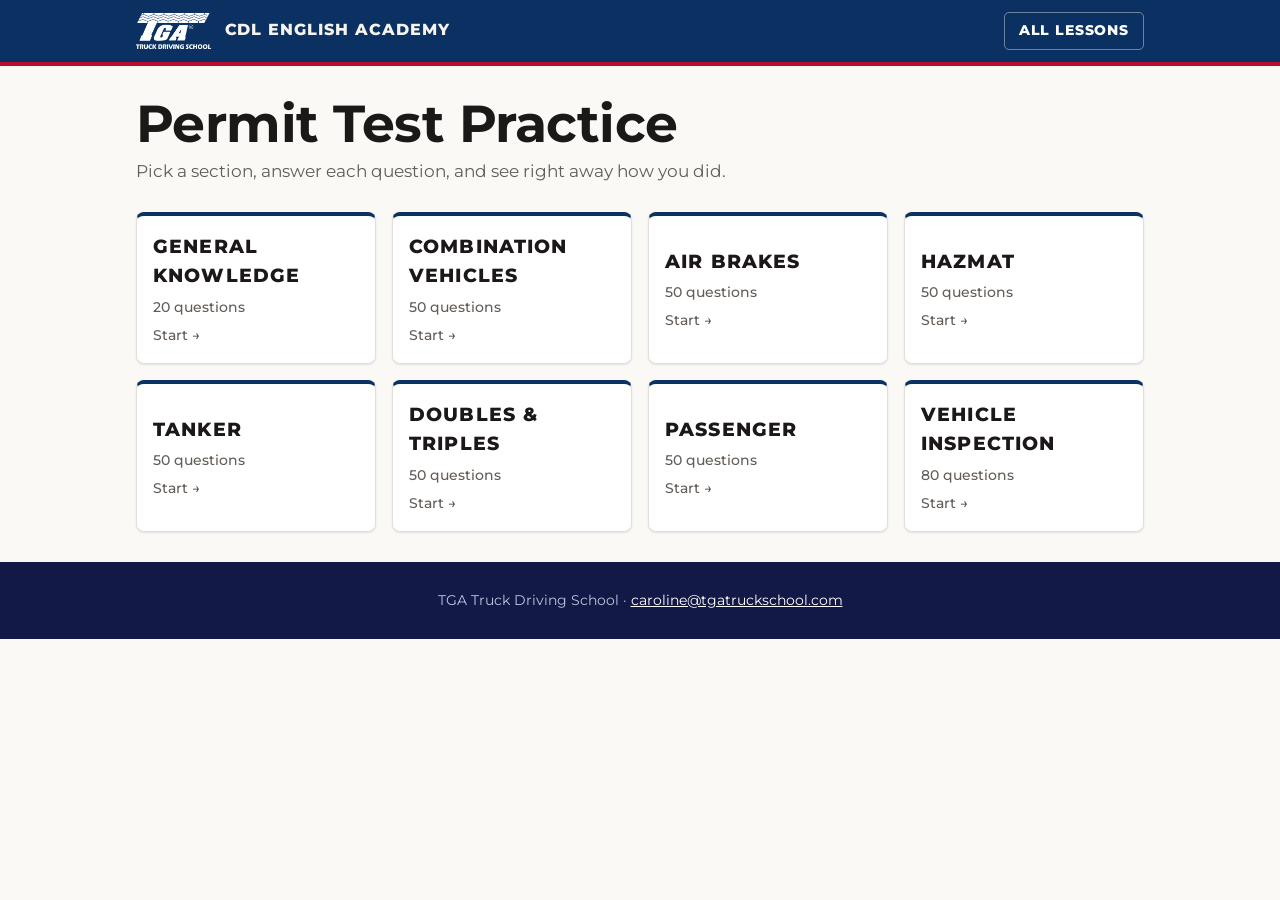
==== permit-test.html @ fe33fbd5 "Add files via upload" ====
<!doctype html>
<html lang="en">
<head>
<meta charset="utf-8">
<meta name="viewport" content="width=device-width, initial-scale=1">
<title>Permit Test Practice · CDL English Academy</title>
<style>
@import url('https://fonts.googleapis.com/css2?family=Montserrat:wght@400;500;600;700;800&display=swap');
:root {
  /* ---- BRAND ---------------------------------------------- */
  --tga-oxblood:    #131946; /* the wordmark ink — deepest maroon */
  --tga-maroon:     #0A3161; /* PRIMARY brand color */
  --tga-maroon-700: #14487F; /* lifted maroon — hovers, gradients */
  --tga-red:        #BA0C2F; /* hot action red — CTAs, highlights (from truck fleet numbers) */
  --tga-red-700:    #8F0A24; /* pressed red */
  --tga-amber:      #FFCB05; /* highway amber — used sparingly for accents/badges */
  --tga-navy:       #0A3161; /* patriotic / CNG diamond blue — secondary, rare */

  /* ---- NEUTRALS — "asphalt", warm-gray ------------------- */
  --tga-ink:        #1B1817; /* near-black warm — body text on light */
  --asphalt-900:    #262220;
  --asphalt-800:    #34302D;
  --asphalt-700:    #4A4541;
  --asphalt-600:    #635C57;
  --asphalt-500:    #837B74; /* muted text */
  --asphalt-400:    #A39B93;
  --asphalt-300:    #C9C2BB; /* borders, dividers */
  --asphalt-200:    #E4DFD9; /* hairlines, input borders */
  --asphalt-100:    #F0ECE7; /* subtle fills */
  --concrete:       #FAF9F5; /* default page background (off-white) */
  --white:          #FFFFFF;

  /* ---- SEMANTIC ------------------------------------------- */
  --fg-1: var(--tga-ink);        /* primary text */
  --fg-2: var(--asphalt-600);    /* secondary text */
  --fg-3: var(--asphalt-500);    /* tertiary / captions */
  --fg-on-dark:        #F7F3EE;  /* text on maroon/ink */
  --fg-on-dark-muted:  #B9C6DD;  /* muted text on maroon */

  --bg-1: var(--white);          /* cards / surfaces */
  --bg-2: var(--concrete);       /* page background */
  --bg-3: var(--asphalt-100);    /* sunken / inset */
  --bg-dark: var(--tga-oxblood); /* dark sections */

  --border-1: var(--asphalt-200);
  --border-2: var(--asphalt-300);
  --border-strong: var(--asphalt-700);

  --accent:       var(--tga-red);
  --accent-press: var(--tga-red-700);
  --link:         var(--tga-maroon);

  --success: #2E7D46;
  --warning: var(--tga-amber);
  --danger:  var(--tga-red);

  /* ---- TYPE FAMILIES ------------------------------------- */
  --font-display:   'Montserrat', Arial, sans-serif;        /* big punchy headlines */
  --font-condensed: 'Montserrat', Arial, sans-serif; /* kickers, labels, stats, signage */
  --font-body:      'Montserrat', system-ui, sans-serif;             /* body + UI */
  --font-mono:      'Montserrat', ui-monospace, monospace; /* plate numbers, codes */

  /* ---- TYPE SCALE (fluid-ish, fixed here) ---------------- */
  --fs-display:  clamp(48px, 7vw, 88px); /* @kind font */
  --fs-h1:       clamp(38px, 5vw, 60px); /* @kind font */
  --fs-h2:       clamp(30px, 3.4vw, 42px); /* @kind font */
  --fs-h3:       26px;
  --fs-h4:       21px;
  --fs-lg:       19px;
  --fs-body:     17px;
  --fs-sm:       15px;
  --fs-xs:       13px;
  --fs-kicker:   14px;

  /* ---- RADII --------------------------------------------- */
  --r-xs: 3px;
  --r-sm: 5px;
  --r-md: 8px;
  --r-lg: 12px;
  --r-pill: 999px;

  /* ---- SPACING (4pt base) -------------------------------- */
  --sp-1: 4px;  --sp-2: 8px;  --sp-3: 12px; --sp-4: 16px;
  --sp-5: 24px; --sp-6: 32px; --sp-7: 48px; --sp-8: 64px;
  --sp-9: 96px; --sp-10: 128px;

  /* ---- SHADOWS — low, grounded, asphalt-tinted ----------- */
  --shadow-sm: 0 1px 2px rgba(27,24,23,.10);
  --shadow-md: 0 4px 14px rgba(27,24,23,.10);
  --shadow-lg: 0 14px 36px rgba(27,24,23,.16);
  --shadow-inset: inset 0 1px 0 rgba(255,255,255,.4);

  /* ---- MOTION -------------------------------------------- */
  --ease: cubic-bezier(.2,.7,.2,1); /* @kind other */
  --dur: 170ms; /* @kind other */
}
*{box-sizing:border-box}
body{margin:0;background:var(--concrete);color:var(--tga-ink);font-family:var(--font-body);font-size:17px;line-height:1.55;-webkit-font-smoothing:antialiased}
a{color:var(--tga-maroon)}a:hover{color:var(--tga-red)}
.wrap{max-width:1040px;margin:0 auto;padding:0 16px}
header{background:var(--tga-maroon);color:var(--fg-on-dark);position:relative;margin-bottom:6px}
header::after{content:"";position:absolute;left:0;right:0;bottom:-6px;height:6px;background:url(assets/tread-motif.png) repeat-x center/auto 6px}
header .wrap{display:flex;align-items:center;justify-content:space-between;padding:12px 16px}
.logo{display:flex;align-items:center;gap:14px;text-decoration:none;color:var(--fg-on-dark);font-family:var(--font-condensed);font-weight:800;text-transform:uppercase;letter-spacing:.12em;font-size:16px}
.logo img{height:36px;display:block}
.btn{display:inline-block;background:var(--tga-red);color:#fff;font-family:var(--font-condensed);font-weight:800;text-transform:uppercase;letter-spacing:.1em;font-size:16px;border:1px solid transparent;border-radius:var(--r-sm);padding:12px 22px;text-decoration:none;cursor:pointer;transition:background var(--dur) var(--ease),transform var(--dur) var(--ease)}
.btn:hover{background:var(--tga-red-700);color:#fff}.btn:active{transform:translateY(1px)}
.btn.alt{background:#fff;color:var(--tga-maroon);border-color:var(--asphalt-300)}
.btn.alt:hover{border-color:var(--tga-maroon);background:#fff;color:var(--tga-maroon)}
header .btn.alt{background:transparent;color:#fff;border-color:rgba(255,255,255,.4)}
header .btn.alt:hover{background:rgba(255,255,255,.12);color:#fff;border-color:#fff}
.btn.sm{padding:7px 14px;font-size:14px}
h1,h2,h3,h4{font-family:var(--font-display);text-transform:uppercase;color:var(--tga-ink)}
h1{font-weight:900;letter-spacing:-.015em;line-height:1}
h2{font-weight:800;font-size:clamp(28px,3.4vw,38px);letter-spacing:-.01em;line-height:1.05;margin:0 0 8px}
h3{font-weight:800;font-size:22px;line-height:1.1;margin:0 0 6px}
.hero{padding:64px 0 48px;text-align:center;background:var(--white);border-bottom:1px solid var(--asphalt-200)}
.hero h1{font-size:clamp(34px,6vw,60px);margin:0 0 16px}
.hero h1 em{font-style:normal;color:var(--tga-red)}
.hero p{color:var(--asphalt-600);max-width:620px;margin:0 auto 28px;font-size:19px}
.hero .row{display:flex;gap:12px;justify-content:center;flex-wrap:wrap}
.sub{color:var(--asphalt-600);margin:0 0 28px}
section{padding:40px 0}
.grid{display:grid;grid-template-columns:repeat(auto-fill,minmax(290px,1fr));gap:16px}
.card{background:#fff;border:1px solid var(--asphalt-200);border-top:4px solid var(--tga-maroon);border-radius:var(--r-md);box-shadow:var(--shadow-sm);padding:20px;display:flex;flex-direction:column;transition:box-shadow var(--dur)}
.card:hover{box-shadow:var(--shadow-md)}
.card p{color:var(--asphalt-600);margin:0 0 16px;flex:1}
.tag,.kick{font-family:var(--font-condensed);font-weight:800;font-size:14px;letter-spacing:.16em;text-transform:uppercase;color:var(--tga-red);margin-bottom:6px}
.plan{border-top-color:var(--tga-red);background:#fff}
.plan ul{margin:0 0 16px;padding-left:18px;color:var(--asphalt-600)}
details{margin:0 0 16px}summary{cursor:pointer;color:var(--tga-maroon);font-weight:600}details ul{margin:10px 0 0;padding-left:18px;color:var(--asphalt-600)}
footer{background:var(--tga-oxblood);color:var(--fg-on-dark-muted);padding:28px 0;font-size:14px;text-align:center;margin-top:30px}
footer a{color:#fff}
/* pre-trip page */
.sub2{color:var(--asphalt-600)}
.lets{font-family:var(--font-display);font-weight:900;text-transform:uppercase;font-size:clamp(26px,5vw,40px);color:var(--tga-maroon);text-align:center;margin:48px 0 0;letter-spacing:-.01em}
#groups{margin-top:40px}
.sq{background:#fff;border:1px solid var(--asphalt-200);border-top:4px solid var(--tga-maroon);border-radius:var(--r-md);box-shadow:var(--shadow-sm);padding:16px;display:flex;flex-direction:column;gap:6px;min-height:140px;justify-content:center;align-items:center;text-align:center}
.sq h4{margin:0;font-family:var(--font-condensed);font-weight:800;font-size:22px;letter-spacing:.04em}
#groups .grid{grid-template-columns:repeat(3,1fr)}
@media(max-width:820px){#groups .grid{grid-template-columns:repeat(2,1fr)}}
@media(max-width:520px){#groups .grid{grid-template-columns:1fr}}
#groups a.sq{text-decoration:none;color:#fff;background:var(--tga-maroon);border-color:var(--tga-maroon);border-top-color:var(--tga-red);transition:background var(--dur),transform var(--dur)}
#groups a.sq h4{color:#fff}
#groups a.sq:hover{background:var(--tga-maroon-700);transform:translateY(-2px)}
#groups a.sq small{font-family:var(--font-condensed);font-weight:700;letter-spacing:.1em;text-transform:uppercase;color:var(--fg-on-dark-muted);font-size:14px}
.quiz{background:#fff;border:1px solid var(--asphalt-200);border-top:4px solid var(--tga-maroon);border-radius:var(--r-md);box-shadow:var(--shadow-sm);padding:24px;margin:24px 0}
.prog{font-family:var(--font-condensed);font-weight:700;letter-spacing:.14em;text-transform:uppercase;color:var(--asphalt-500);font-size:14px;margin-bottom:8px}
.q{font-family:var(--font-display);font-weight:800;font-size:28px;text-transform:uppercase;margin:0 0 16px}
.opts{display:grid;gap:10px}
.opt{text-align:left;background:#fff;color:var(--tga-ink);border:1px solid var(--asphalt-300);border-radius:var(--r-sm);padding:12px 14px;font-family:var(--font-body);font-size:17px;cursor:pointer;transition:border-color var(--dur),background var(--dur)}
.opt:hover{border-color:var(--tga-maroon);background:var(--asphalt-100)}
.opt.ok{border-color:var(--success);background:#E5F1E8}
.opt.bad{border-color:var(--tga-red);background:#E5EBFA}
.result h3{font-size:34px}
.miss{color:var(--asphalt-600);margin:8px 0 16px;padding-left:18px}

/* match truckdriversed.com */
h1,h2,h3{text-transform:none!important;letter-spacing:-.01em!important}
h1{font-weight:700!important}h2,h3{font-weight:700!important}
.lets,.q{text-transform:none!important;font-weight:700!important}
header::after{background:var(--tga-red)!important;height:4px!important;bottom:-4px!important}
.btn,.sq h4,.logo,.tag,.kick{letter-spacing:.06em!important}

.bar{height:6px;background:var(--asphalt-200);border-radius:3px;overflow:hidden;margin:0 0 20px}.bar i{display:block;height:100%;width:0;background:var(--tga-red);transition:width .3s}
.fb{margin:16px 0 0;padding:12px 14px;border-radius:var(--r-sm);font-weight:600}
.fb.ok{background:#E5F1E8;color:#1F5A32}.fb.bad{background:#FBE9EC;color:#8F0A24}
.row{display:flex;gap:10px;flex-wrap:wrap;margin-top:16px;align-items:center}
.score{font-size:48px;font-weight:800;color:var(--tga-maroon);margin:0}
.pill{display:inline-block;font-weight:700;font-size:14px;letter-spacing:.06em;text-transform:uppercase;padding:4px 12px;border-radius:999px}
.pill.pass{background:#E5F1E8;color:#1F5A32}.pill.keep{background:#FBE9EC;color:#8F0A24}
.sec{cursor:pointer;text-align:left;font:inherit;align-items:flex-start;text-align:left}
.sec:hover{box-shadow:var(--shadow-md)}.sec small{color:var(--asphalt-600);font-weight:500}
.review{padding:0;list-style:none}.review li{padding:12px 0;border-top:1px solid var(--asphalt-200)}.review b{display:block}.review .a{color:#1F5A32}.review .w{color:#8F0A24}
#sections{grid-template-columns:repeat(4,1fr)}
@media(max-width:900px){#sections{grid-template-columns:repeat(2,1fr)}}
@media(max-width:520px){#sections{grid-template-columns:1fr}}
#sections .sq h4{font-size:19px}
</style>
</head>
<body>
<header><div class="wrap">
  <a class="logo" href="./"><img src="assets/tga-logo-white.png" alt="TGA Truck Driving School"><span>CDL English Academy</span></a>
  <a class="btn alt sm" href="./#lessons">All lessons</a>
</div></header>
<main class="wrap">
  <h1 style="font-size:clamp(34px,5vw,52px);margin:36px 0 0">Permit Test Practice</h1>
  <p class="sub" style="margin-top:8px">Pick a section, answer each question, and see right away how you did.</p>
  <div id="home">
    <div class="grid" id="sections"></div>
  </div>
  <div class="quiz" id="game" style="display:none"></div>
</main>
<footer><div class="wrap">TGA Truck Driving School &middot; <a href="mailto:caroline@tgatruckschool.com">caroline@tgatruckschool.com</a></div></footer>
<script>
var QUESTIONS = [
 {
  "category": "General Knowledge",
  "question": "What is the primary purpose of a pre-trip inspection?",
  "choices": [
   "Save fuel",
   "Find safety defects",
   "Improve comfort",
   "Check paperwork"
  ],
  "answer": "Find safety defects"
 },
 {
  "category": "General Knowledge",
  "question": "Why should drivers check mirrors frequently?",
  "choices": [
   "To improve fuel economy",
   "To monitor traffic conditions",
   "To cool the vehicle",
   "To reduce engine wear"
  ],
  "answer": "To monitor traffic conditions"
 },
 {
  "category": "General Knowledge",
  "question": "What is the safest action when feeling drowsy while driving?",
  "choices": [
   "Open a window",
   "Drink soda",
   "Stop and rest",
   "Increase speed"
  ],
  "answer": "Stop and rest"
 },
 {
  "category": "General Knowledge",
  "question": "Which factor increases stopping distance?",
  "choices": [
   "Reduced weight",
   "Dry pavement",
   "Higher speed",
   "Fresh tires"
  ],
  "answer": "Higher speed"
 },
 {
  "category": "General Knowledge",
  "question": "What should you do before changing lanes?",
  "choices": [
   "Accelerate immediately",
   "Check mirrors and blind spots",
   "Sound the horn continuously",
   "Turn off headlights"
  ],
  "answer": "Check mirrors and blind spots"
 },
 {
  "category": "General Knowledge",
  "question": "What is the purpose of vehicle inspection reports?",
  "choices": [
   "Track attendance",
   "Document vehicle defects",
   "Record routes",
   "Calculate pay"
  ],
  "answer": "Document vehicle defects"
 },
 {
  "category": "General Knowledge",
  "question": "When driving in rain, traction is generally:",
  "choices": [
   "Improved",
   "Reduced",
   "Unaffected",
   "Doubled"
  ],
  "answer": "Reduced"
 },
 {
  "category": "General Knowledge",
  "question": "Why is maintaining following distance important?",
  "choices": [
   "Allows faster travel",
   "Provides reaction time",
   "Reduces paperwork",
   "Improves radio signal"
  ],
  "answer": "Provides reaction time"
 },
 {
  "category": "General Knowledge",
  "question": "Which condition can lead to skids?",
  "choices": [
   "Smooth acceleration",
   "Excessive speed",
   "Good traction",
   "Light loads"
  ],
  "answer": "Excessive speed"
 },
 {
  "category": "General Knowledge",
  "question": "What is a blind spot?",
  "choices": [
   "A damaged mirror",
   "Area not visible in mirrors",
   "A dark road",
   "A traffic zone"
  ],
  "answer": "Area not visible in mirrors"
 },
 {
  "category": "General Knowledge",
  "question": "What should a driver do when visibility becomes poor?",
  "choices": [
   "Increase speed",
   "Use caution and reduce speed",
   "Close mirrors",
   "Ignore conditions"
  ],
  "answer": "Use caution and reduce speed"
 },
 {
  "category": "General Knowledge",
  "question": "Road conditions are most likely to be slippery:",
  "choices": [
   "After several hours of rain",
   "During sunny weather",
   "Early in a light rain",
   "After sweeping"
  ],
  "answer": "Early in a light rain"
 },
 {
  "category": "General Knowledge",
  "question": "What can cause hydroplaning?",
  "choices": [
   "Deep water on roadway",
   "Low radio volume",
   "Cold weather only",
   "Heavy cargo only"
  ],
  "answer": "Deep water on roadway"
 },
 {
  "category": "General Knowledge",
  "question": "A driver should signal before turning to:",
  "choices": [
   "Warn other road users",
   "Reduce fuel use",
   "Test lighting",
   "Check brakes"
  ],
  "answer": "Warn other road users"
 },
 {
  "category": "General Knowledge",
  "question": "The best way to handle a tire blowout is to:",
  "choices": [
   "Brake hard",
   "Maintain control and slow gradually",
   "Turn sharply",
   "Accelerate aggressively"
  ],
  "answer": "Maintain control and slow gradually"
 },
 {
  "category": "General Knowledge",
  "question": "What is the purpose of hazard awareness?",
  "choices": [
   "Avoid planning",
   "Identify risks early",
   "Reduce inspections",
   "Increase speed"
  ],
  "answer": "Identify risks early"
 },
 {
  "category": "General Knowledge",
  "question": "Why should cargo be secured?",
  "choices": [
   "For appearance",
   "To prevent shifting",
   "For paperwork",
   "To improve radio reception"
  ],
  "answer": "To prevent shifting"
 },
 {
  "category": "General Knowledge",
  "question": "When approaching a work zone, drivers should:",
  "choices": [
   "Speed up",
   "Follow signs and reduce speed",
   "Ignore cones",
   "Use opposite lane"
  ],
  "answer": "Follow signs and reduce speed"
 },
 {
  "category": "General Knowledge",
  "question": "Fatigue affects driving by:",
  "choices": [
   "Improving concentration",
   "Reducing alertness",
   "Reducing stopping distance",
   "Improving reaction time"
  ],
  "answer": "Reducing alertness"
 },
 {
  "category": "General Knowledge",
  "question": "What is the purpose of lane positioning?",
  "choices": [
   "Reduce mirror checks",
   "Maintain safety and visibility",
   "Increase cargo weight",
   "Shorten vehicle length"
  ],
  "answer": "Maintain safety and visibility"
 },
 {
  "category": "Combination Vehicles",
  "question": "What is the primary purpose of a fifth wheel?",
  "choices": [
   "Support engine weight",
   "Connect tractor and trailer",
   "Control braking pressure",
   "Provide suspension"
  ],
  "answer": "Connect tractor and trailer"
 },
 {
  "category": "Combination Vehicles",
  "question": "Before coupling, the trailer should be:",
  "choices": [
   "Higher than the fifth wheel",
   "At the proper height",
   "Fully loaded",
   "Moving slowly"
  ],
  "answer": "At the proper height"
 },
 {
  "category": "Combination Vehicles",
  "question": "A trailer that is too high during coupling may:",
  "choices": [
   "Improve traction",
   "Cause improper coupling",
   "Reduce offtracking",
   "Increase fuel efficiency"
  ],
  "answer": "Cause improper coupling"
 },
 {
  "category": "Combination Vehicles",
  "question": "What locks around the trailer kingpin?",
  "choices": [
   "Air compressor",
   "Fifth-wheel jaws",
   "Slack adjuster",
   "Brake chamber"
  ],
  "answer": "Fifth-wheel jaws"
 },
 {
  "category": "Combination Vehicles",
  "question": "After coupling, a visual inspection should confirm:",
  "choices": [
   "The trailer lights are off",
   "The jaws are locked around the kingpin",
   "The wheels are spinning",
   "The cargo doors are open"
  ],
  "answer": "The jaws are locked around the kingpin"
 },
 {
  "category": "Combination Vehicles",
  "question": "What is a tug test used for?",
  "choices": [
   "Testing suspension",
   "Checking trailer brakes",
   "Verifying coupling security",
   "Checking fuel level"
  ],
  "answer": "Verifying coupling security"
 },
 {
  "category": "Combination Vehicles",
  "question": "Before connecting air lines, drivers should inspect for:",
  "choices": [
   "Leaks and damage",
   "Cargo weight",
   "Engine temperature",
   "Mirror adjustment"
  ],
  "answer": "Leaks and damage"
 },
 {
  "category": "Combination Vehicles",
  "question": "Glad hands are used to:",
  "choices": [
   "Connect air lines",
   "Attach mirrors",
   "Secure cargo",
   "Adjust suspension"
  ],
  "answer": "Connect air lines"
 },
 {
  "category": "Combination Vehicles",
  "question": "What can happen if air lines are crossed?",
  "choices": [
   "Improved braking",
   "Brake malfunction",
   "Better fuel economy",
   "Reduced tire wear"
  ],
  "answer": "Brake malfunction"
 },
 {
  "category": "Combination Vehicles",
  "question": "Trailer hand valves should not be used for:",
  "choices": [
   "Testing brakes",
   "Parking",
   "Routine driving control",
   "Checking response"
  ],
  "answer": "Routine driving control"
 },
 {
  "category": "Combination Vehicles",
  "question": "Combination vehicles generally require:",
  "choices": [
   "Less stopping distance",
   "More stopping distance",
   "No braking adjustments",
   "Smaller mirrors"
  ],
  "answer": "More stopping distance"
 },
 {
  "category": "Combination Vehicles",
  "question": "Offtracking occurs when:",
  "choices": [
   "The engine misfires",
   "Trailer wheels follow a different path than tractor wheels",
   "Fuel pressure drops",
   "The trailer is empty"
  ],
  "answer": "Trailer wheels follow a different path than tractor wheels"
 },
 {
  "category": "Combination Vehicles",
  "question": "Offtracking is most noticeable during:",
  "choices": [
   "Straight driving",
   "Turning",
   "Parking only",
   "Refueling"
  ],
  "answer": "Turning"
 },
 {
  "category": "Combination Vehicles",
  "question": "Combination vehicles are more likely to roll over because they:",
  "choices": [
   "Are lighter",
   "Have a higher center of gravity",
   "Use smaller tires",
   "Have shorter wheelbases"
  ],
  "answer": "Have a higher center of gravity"
 },
 {
  "category": "Combination Vehicles",
  "question": "To reduce rollover risk, drivers should:",
  "choices": [
   "Take curves slowly",
   "Accelerate through curves",
   "Turn sharply",
   "Ignore load placement"
  ],
  "answer": "Take curves slowly"
 },
 {
  "category": "Combination Vehicles",
  "question": "What is trailer swing?",
  "choices": [
   "Movement of cargo",
   "Outward movement of the trailer during turns",
   "Engine vibration",
   "Brake fade"
  ],
  "answer": "Outward movement of the trailer during turns"
 },
 {
  "category": "Combination Vehicles",
  "question": "When backing a combination vehicle, drivers should:",
  "choices": [
   "Use small steering corrections",
   "Turn steering wheel rapidly",
   "Avoid mirrors",
   "Increase speed"
  ],
  "answer": "Use small steering corrections"
 },
 {
  "category": "Combination Vehicles",
  "question": "A jackknife occurs when:",
  "choices": [
   "The trailer disconnects",
   "The tractor and trailer fold toward each other",
   "The cargo shifts",
   "The suspension fails"
  ],
  "answer": "The tractor and trailer fold toward each other"
 },
 {
  "category": "Combination Vehicles",
  "question": "Which condition increases jackknife risk?",
  "choices": [
   "Excessive braking",
   "Proper spacing",
   "Moderate speed",
   "Dry pavement"
  ],
  "answer": "Excessive braking"
 },
 {
  "category": "Combination Vehicles",
  "question": "During coupling, landing gear should be:",
  "choices": [
   "Damaged",
   "Inspected for condition",
   "Removed",
   "Lubricated daily"
  ],
  "answer": "Inspected for condition"
 },
 {
  "category": "Combination Vehicles",
  "question": "Before moving a newly connected trailer, drivers should:",
  "choices": [
   "Complete a brake check",
   "Disconnect airlines",
   "Retract mirrors",
   "Unload cargo"
  ],
  "answer": "Complete a brake check"
 },
 {
  "category": "Combination Vehicles",
  "question": "The emergency air line is commonly associated with:",
  "choices": [
   "Supplying trailer air pressure",
   "Engine cooling",
   "Cargo temperature",
   "ABS sensors only"
  ],
  "answer": "Supplying trailer air pressure"
 },
 {
  "category": "Combination Vehicles",
  "question": "What should be checked on the kingpin?",
  "choices": [
   "Cracks and wear",
   "Paint color",
   "Tire pressure",
   "Fuel level"
  ],
  "answer": "Cracks and wear"
 },
 {
  "category": "Combination Vehicles",
  "question": "A damaged kingpin can:",
  "choices": [
   "Improve handling",
   "Create coupling hazards",
   "Increase traction",
   "Reduce offtracking"
  ],
  "answer": "Create coupling hazards"
 },
 {
  "category": "Combination Vehicles",
  "question": "The trailer service line is primarily used for:",
  "choices": [
   "Applying trailer brakes",
   "Fuel delivery",
   "Cooling systems",
   "Lighting circuits"
  ],
  "answer": "Applying trailer brakes"
 },
 {
  "category": "Combination Vehicles",
  "question": "When inspecting the fifth wheel, drivers should look for:",
  "choices": [
   "Cracks and damage",
   "Engine leaks",
   "Seat belt wear",
   "Low coolant"
  ],
  "answer": "Cracks and damage"
 },
 {
  "category": "Combination Vehicles",
  "question": "What helps prevent improper coupling?",
  "choices": [
   "Visual inspection",
   "Driving immediately",
   "Skipping brake checks",
   "Higher speed"
  ],
  "answer": "Visual inspection"
 },
 {
  "category": "Combination Vehicles",
  "question": "Combination vehicles require extra caution because:",
  "choices": [
   "They turn like passenger cars",
   "They handle differently than single vehicles",
   "They use bicycle brakes",
   "They can't back up"
  ],
  "answer": "They handle differently than single vehicles"
 },
 {
  "category": "Combination Vehicles",
  "question": "What may happen if cargo shifts inside a trailer?",
  "choices": [
   "Improved balance",
   "Loss of stability",
   "Better braking",
   "Increased mileage"
  ],
  "answer": "Loss of stability"
 },
 {
  "category": "Combination Vehicles",
  "question": "When uncoupling, trailer wheels should be:",
  "choices": [
   "Blocked if necessary",
   "Removed",
   "Lubricated",
   "Turned sideways"
  ],
  "answer": "Blocked if necessary"
 },
 {
  "category": "Combination Vehicles",
  "question": "What is the purpose of landing gear?",
  "choices": [
   "Support the trailer when disconnected",
   "Cool the brakes",
   "Hold fuel tanks",
   "Control steering"
  ],
  "answer": "Support the trailer when disconnected"
 },
 {
  "category": "Combination Vehicles",
  "question": "Drivers should avoid sudden steering because it may:",
  "choices": [
   "Reduce visibility",
   "Cause rollover",
   "Increase cooling",
   "Improve tracking"
  ],
  "answer": "Cause rollover"
 },
 {
  "category": "Combination Vehicles",
  "question": "The heavier the combination vehicle, the more important it is to:",
  "choices": [
   "Maintain space ahead",
   "Drive faster",
   "Reduce inspections",
   "Ignore grades"
  ],
  "answer": "Maintain space ahead"
 },
 {
  "category": "Combination Vehicles",
  "question": "Before uncoupling, trailer air pressure should be:",
  "choices": [
   "Properly secured",
   "Released from tires",
   "Ignored",
   "Increased"
  ],
  "answer": "Properly secured"
 },
 {
  "category": "Combination Vehicles",
  "question": "What should be checked after releasing fifth-wheel locking jaws?",
  "choices": [
   "Trailer support",
   "Fuel level",
   "Horn operation",
   "Seat position"
  ],
  "answer": "Trailer support"
 },
 {
  "category": "Combination Vehicles",
  "question": "Combination vehicles need wider turns because of:",
  "choices": [
   "Offtracking",
   "Engine size",
   "Wheel color",
   "Fuel capacity"
  ],
  "answer": "Offtracking"
 },
 {
  "category": "Combination Vehicles",
  "question": "Trailer air connections should be:",
  "choices": [
   "Secure",
   "Loose",
   "Optional",
   "Disconnected"
  ],
  "answer": "Secure"
 },
 {
  "category": "Combination Vehicles",
  "question": "What is the safest way to approach coupling?",
  "choices": [
   "Straight alignment",
   "Sharp angles",
   "High speed",
   "Reverse acceleration"
  ],
  "answer": "Straight alignment"
 },
 {
  "category": "Combination Vehicles",
  "question": "The purpose of a trailer brake check is to:",
  "choices": [
   "Verify brake operation",
   "Measure fuel use",
   "Adjust mirrors",
   "Inspect cargo"
  ],
  "answer": "Verify brake operation"
 },
 {
  "category": "Combination Vehicles",
  "question": "Why should drivers avoid excessive speed on curves?",
  "choices": [
   "Risk of rollover",
   "Lower fuel economy only",
   "Bright headlights",
   "ABS activation"
  ],
  "answer": "Risk of rollover"
 },
 {
  "category": "Combination Vehicles",
  "question": "What is one sign of improper trailer coupling?",
  "choices": [
   "Gap between fifth wheel and trailer apron",
   "Clean mirrors",
   "Inflated tires",
   "Level cargo"
  ],
  "answer": "Gap between fifth wheel and trailer apron"
 },
 {
  "category": "Combination Vehicles",
  "question": "Combination vehicles require planning because they:",
  "choices": [
   "Need more maneuvering space",
   "Use less road",
   "Stop instantly",
   "Turn tighter"
  ],
  "answer": "Need more maneuvering space"
 },
 {
  "category": "Combination Vehicles",
  "question": "What should be done before retracting landing gear?",
  "choices": [
   "Ensure trailer is properly coupled",
   "Disconnect airlines",
   "Remove kingpin",
   "Unload cargo"
  ],
  "answer": "Ensure trailer is properly coupled"
 },
 {
  "category": "Combination Vehicles",
  "question": "Which component joins the trailer to the fifth wheel?",
  "choices": [
   "Kingpin",
   "Slack adjuster",
   "Air compressor",
   "Drive shaft"
  ],
  "answer": "Kingpin"
 },
 {
  "category": "Combination Vehicles",
  "question": "Empty trailers may be more difficult to handle because they:",
  "choices": [
   "Can bounce more easily",
   "Are too long",
   "Have larger engines",
   "Use more brakes"
  ],
  "answer": "Can bounce more easily"
 },
 {
  "category": "Combination Vehicles",
  "question": "During backing, the driver's primary reference should be:",
  "choices": [
   "Mirrors",
   "Radio",
   "Dashboard lights",
   "GPS only"
  ],
  "answer": "Mirrors"
 },
 {
  "category": "Combination Vehicles",
  "question": "What should a driver do if uncertain about trailer clearance?",
  "choices": [
   "Get out and look",
   "Accelerate",
   "Continue blindly",
   "Sound horn repeatedly"
  ],
  "answer": "Get out and look"
 },
 {
  "category": "Combination Vehicles",
  "question": "Proper coupling inspections help prevent:",
  "choices": [
   "Trailer separation",
   "Fuel theft",
   "Weather delays",
   "Engine overheating"
  ],
  "answer": "Trailer separation"
 },
 {
  "category": "Combination Vehicles",
  "question": "The best way to control a combination vehicle on downgrades is to:",
  "choices": [
   "Use proper speed and gear selection",
   "Coast in neutral",
   "Turn off engine",
   "Brake continuously"
  ],
  "answer": "Use proper speed and gear selection"
 },
 {
  "category": "Combination Vehicles",
  "question": "What is the main goal of combination vehicle inspections?",
  "choices": [
   "Ensure safe operation",
   "Increase cargo volume",
   "Reduce paperwork",
   "Improve paint condition"
  ],
  "answer": "Ensure safe operation"
 },
 {
  "category": "Air Brakes",
  "question": "What provides the force used in an air brake system?",
  "choices": [
   "Hydraulic fluid",
   "Compressed air",
   "Engine oil",
   "Coolant"
  ],
  "answer": "Compressed air"
 },
 {
  "category": "Air Brakes",
  "question": "What is the primary function of the air compressor?",
  "choices": [
   "Cool the brakes",
   "Compress air for the brake system",
   "Lubricate components",
   "Charge the battery"
  ],
  "answer": "Compress air for the brake system"
 },
 {
  "category": "Air Brakes",
  "question": "Where is compressed air typically stored?",
  "choices": [
   "Fuel tanks",
   "Air tanks",
   "Engine block",
   "Radiator"
  ],
  "answer": "Air tanks"
 },
 {
  "category": "Air Brakes",
  "question": "What is the purpose of an air governor?",
  "choices": [
   "Control engine speed",
   "Control air compressor cut-in and cut-out pressure",
   "Adjust mirrors",
   "Regulate fuel pressure"
  ],
  "answer": "Control air compressor cut-in and cut-out pressure"
 },
 {
  "category": "Air Brakes",
  "question": "What can water in the air brake system cause?",
  "choices": [
   "Brake damage and freezing",
   "Better braking",
   "More horsepower",
   "Improved fuel economy"
  ],
  "answer": "Brake damage and freezing"
 },
 {
  "category": "Air Brakes",
  "question": "Why are air tank drains important?",
  "choices": [
   "Increase fuel efficiency",
   "Remove moisture and contaminants",
   "Improve tire pressure",
   "Control suspension"
  ],
  "answer": "Remove moisture and contaminants"
 },
 {
  "category": "Air Brakes",
  "question": "What happens when the brake pedal is pressed?",
  "choices": [
   "Air pressure applies the brakes",
   "Fuel is injected",
   "The compressor stops",
   "The tires lock automatically"
  ],
  "answer": "Air pressure applies the brakes"
 },
 {
  "category": "Air Brakes",
  "question": "The foundation brakes are located:",
  "choices": [
   "At the wheels",
   "In the engine",
   "On top of the trailer",
   "Inside the fuel tank"
  ],
  "answer": "At the wheels"
 },
 {
  "category": "Air Brakes",
  "question": "What component pushes the brake linkage?",
  "choices": [
   "Governor",
   "Brake chamber",
   "Alternator",
   "Radiator"
  ],
  "answer": "Brake chamber"
 },
 {
  "category": "Air Brakes",
  "question": "Slack adjusters help:",
  "choices": [
   "Maintain proper brake adjustment",
   "Control fuel flow",
   "Adjust mirrors",
   "Inflate tires"
  ],
  "answer": "Maintain proper brake adjustment"
 },
 {
  "category": "Air Brakes",
  "question": "What may indicate an air leak?",
  "choices": [
   "Hissing sound",
   "Clear mirrors",
   "Good braking",
   "Warm engine"
  ],
  "answer": "Hissing sound"
 },
 {
  "category": "Air Brakes",
  "question": "What warning should activate when air pressure becomes dangerously low?",
  "choices": [
   "Low air warning device",
   "Turn signal",
   "Cruise control",
   "ABS lamp only"
  ],
  "answer": "Low air warning device"
 },
 {
  "category": "Air Brakes",
  "question": "Spring brakes are primarily used for:",
  "choices": [
   "Parking and emergencies",
   "Cooling",
   "Steering",
   "Suspension"
  ],
  "answer": "Parking and emergencies"
 },
 {
  "category": "Air Brakes",
  "question": "What causes spring brakes to release?",
  "choices": [
   "Air pressure",
   "Gravity",
   "Fuel pressure",
   "Engine speed"
  ],
  "answer": "Air pressure"
 },
 {
  "category": "Air Brakes",
  "question": "A major air leak can cause:",
  "choices": [
   "Automatic spring brake application",
   "Improved braking",
   "Better traction",
   "Engine shutdown"
  ],
  "answer": "Automatic spring brake application"
 },
 {
  "category": "Air Brakes",
  "question": "The purpose of the low-air warning system is to:",
  "choices": [
   "Alert the driver to unsafe pressure levels",
   "Improve mileage",
   "Reduce emissions",
   "Monitor cargo"
  ],
  "answer": "Alert the driver to unsafe pressure levels"
 },
 {
  "category": "Air Brakes",
  "question": "ABS stands for:",
  "choices": [
   "Automatic Brake System",
   "Anti-lock Braking System",
   "Air Brake Support",
   "Automatic Balance System"
  ],
  "answer": "Anti-lock Braking System"
 },
 {
  "category": "Air Brakes",
  "question": "The purpose of ABS is to:",
  "choices": [
   "Prevent wheel lock during hard braking",
   "Increase speed",
   "Reduce vehicle weight",
   "Control steering wheel movement"
  ],
  "answer": "Prevent wheel lock during hard braking"
 },
 {
  "category": "Air Brakes",
  "question": "During an inspection, brake hoses should be checked for:",
  "choices": [
   "Cracks and leaks",
   "Paint damage only",
   "Fuel contamination",
   "Cargo weight"
  ],
  "answer": "Cracks and leaks"
 },
 {
  "category": "Air Brakes",
  "question": "Brake drums should be inspected for:",
  "choices": [
   "Cracks and excessive wear",
   "Fuel level",
   "Electrical output",
   "Mirror alignment"
  ],
  "answer": "Cracks and excessive wear"
 },
 {
  "category": "Air Brakes",
  "question": "Excessive brake heat can lead to:",
  "choices": [
   "Brake fade",
   "Improved braking",
   "Less stopping distance",
   "More horsepower"
  ],
  "answer": "Brake fade"
 },
 {
  "category": "Air Brakes",
  "question": "Brake fade occurs when:",
  "choices": [
   "Brakes become less effective",
   "Brakes become stronger",
   "Engine stalls",
   "Tires cool down"
  ],
  "answer": "Brakes become less effective"
 },
 {
  "category": "Air Brakes",
  "question": "The best way to prevent brake fade on downgrades is to:",
  "choices": [
   "Use proper speed and gear selection",
   "Ride the brakes continuously",
   "Shift into neutral",
   "Accelerate downhill"
  ],
  "answer": "Use proper speed and gear selection"
 },
 {
  "category": "Air Brakes",
  "question": "What should be tested before driving?",
  "choices": [
   "Brake system operation",
   "Radio volume",
   "Cargo temperature",
   "Phone signal"
  ],
  "answer": "Brake system operation"
 },
 {
  "category": "Air Brakes",
  "question": "Air pressure build-up should be:",
  "choices": [
   "Monitored during inspection",
   "Ignored",
   "Disabled",
   "Reset frequently"
  ],
  "answer": "Monitored during inspection"
 },
 {
  "category": "Air Brakes",
  "question": "What is a common function of the air gauge?",
  "choices": [
   "Show system pressure",
   "Measure fuel level",
   "Measure temperature",
   "Track mileage"
  ],
  "answer": "Show system pressure"
 },
 {
  "category": "Air Brakes",
  "question": "A driver should never:",
  "choices": [
   "Ignore low air pressure warnings",
   "Inspect brakes",
   "Monitor gauges",
   "Drain tanks"
  ],
  "answer": "Ignore low air pressure warnings"
 },
 {
  "category": "Air Brakes",
  "question": "What can happen if brakes are out of adjustment?",
  "choices": [
   "Reduced braking performance",
   "Improved stopping",
   "Better tire life",
   "Lower air usage"
  ],
  "answer": "Reduced braking performance"
 },
 {
  "category": "Air Brakes",
  "question": "The parking brake control is commonly identified by:",
  "choices": [
   "A yellow knob",
   "A green light",
   "A blue switch",
   "A black button"
  ],
  "answer": "A yellow knob"
 },
 {
  "category": "Air Brakes",
  "question": "The trailer air supply control is often identified by:",
  "choices": [
   "A red knob",
   "A white lever",
   "A yellow pedal",
   "A blue light"
  ],
  "answer": "A red knob"
 },
 {
  "category": "Air Brakes",
  "question": "Before moving a vehicle, air pressure should:",
  "choices": [
   "Reach operating range",
   "Be zero",
   "Be ignored",
   "Be reduced"
  ],
  "answer": "Reach operating range"
 },
 {
  "category": "Air Brakes",
  "question": "What should happen when spring brakes are applied?",
  "choices": [
   "Vehicle remains secured",
   "Engine stalls",
   "ABS turns off",
   "Trailer detaches"
  ],
  "answer": "Vehicle remains secured"
 },
 {
  "category": "Air Brakes",
  "question": "A straight truck equipped with air brakes should have:",
  "choices": [
   "A functioning low-air warning device",
   "An open air tank",
   "Disabled spring brakes",
   "No pressure gauges"
  ],
  "answer": "A functioning low-air warning device"
 },
 {
  "category": "Air Brakes",
  "question": "Air brake inspections should include checking:",
  "choices": [
   "Leaks, pressure, and warning devices",
   "Seat cushions only",
   "Paint condition",
   "Radio settings"
  ],
  "answer": "Leaks, pressure, and warning devices"
 },
 {
  "category": "Air Brakes",
  "question": "What is the purpose of emergency brakes?",
  "choices": [
   "Stop or hold the vehicle if normal air pressure is lost",
   "Increase speed",
   "Reduce fuel costs",
   "Stabilize cargo"
  ],
  "answer": "Stop or hold the vehicle if normal air pressure is lost"
 },
 {
  "category": "Air Brakes",
  "question": "The brake chamber converts air pressure into:",
  "choices": [
   "Mechanical force",
   "Fuel pressure",
   "Electrical energy",
   "Heat only"
  ],
  "answer": "Mechanical force"
 },
 {
  "category": "Air Brakes",
  "question": "What should drivers do if they discover a significant air leak?",
  "choices": [
   "Repair before operating",
   "Ignore it",
   "Increase speed",
   "Drain fuel tanks"
  ],
  "answer": "Repair before operating"
 },
 {
  "category": "Air Brakes",
  "question": "Why is checking air pressure important?",
  "choices": [
   "Ensures safe brake operation",
   "Improves paint quality",
   "Tracks mileage",
   "Improves GPS accuracy"
  ],
  "answer": "Ensures safe brake operation"
 },
 {
  "category": "Air Brakes",
  "question": "Brake system defects should be:",
  "choices": [
   "Reported and repaired",
   "Ignored",
   "Covered with tape",
   "Used for training only"
  ],
  "answer": "Reported and repaired"
 },
 {
  "category": "Air Brakes",
  "question": "What may result from driving with insufficient air pressure?",
  "choices": [
   "Brake failure risk",
   "Better braking",
   "Improved fuel economy",
   "Faster acceleration"
  ],
  "answer": "Brake failure risk"
 },
 {
  "category": "Air Brakes",
  "question": "The purpose of a brake check is to:",
  "choices": [
   "Verify brake response",
   "Check fuel consumption",
   "Test cargo weight",
   "Measure tire age"
  ],
  "answer": "Verify brake response"
 },
 {
  "category": "Air Brakes",
  "question": "A driver descending a mountain grade should:",
  "choices": [
   "Control speed before the downgrade",
   "Coast downhill",
   "Shift into neutral",
   "Ignore brake temperature"
  ],
  "answer": "Control speed before the downgrade"
 },
 {
  "category": "Air Brakes",
  "question": "What does excessive brake use on long downgrades increase?",
  "choices": [
   "Brake fade risk",
   "Tire pressure",
   "Horsepower",
   "Fuel efficiency"
  ],
  "answer": "Brake fade risk"
 },
 {
  "category": "Air Brakes",
  "question": "What should be inspected on slack adjusters?",
  "choices": [
   "Proper movement and condition",
   "Paint color",
   "Fuel level",
   "Electrical wiring only"
  ],
  "answer": "Proper movement and condition"
 },
 {
  "category": "Air Brakes",
  "question": "An air brake vehicle should be parked using:",
  "choices": [
   "Spring brakes",
   "Cruise control",
   "ABS",
   "Service brakes only"
  ],
  "answer": "Spring brakes"
 },
 {
  "category": "Air Brakes",
  "question": "What is one purpose of the service brake system?",
  "choices": [
   "Slow and stop the vehicle",
   "Cool the engine",
   "Power the lights",
   "Adjust suspension"
  ],
  "answer": "Slow and stop the vehicle"
 },
 {
  "category": "Air Brakes",
  "question": "Drivers should check brake drums and linings for:",
  "choices": [
   "Wear and damage",
   "Paint color",
   "Fuel leaks",
   "Battery charge"
  ],
  "answer": "Wear and damage"
 },
 {
  "category": "Air Brakes",
  "question": "When air pressure drops too low, spring brakes may:",
  "choices": [
   "Apply automatically",
   "Release automatically",
   "Inflate tires",
   "Lock steering"
  ],
  "answer": "Apply automatically"
 },
 {
  "category": "Air Brakes",
  "question": "The safest response to a brake system warning is to:",
  "choices": [
   "Investigate immediately",
   "Ignore it until later",
   "Increase speed",
   "Mute the alarm"
  ],
  "answer": "Investigate immediately"
 },
 {
  "category": "Air Brakes",
  "question": "What is the overall purpose of regular air brake inspections?",
  "choices": [
   "Ensure safe vehicle operation",
   "Increase cargo capacity",
   "Improve paint quality",
   "Reduce paperwork"
  ],
  "answer": "Ensure safe vehicle operation"
 },
 {
  "category": "HazMat",
  "question": "What is the primary purpose of hazardous materials regulations?",
  "choices": [
   "Increase shipping speed",
   "Protect people, property, and the environment",
   "Reduce fuel consumption",
   "Improve cargo capacity"
  ],
  "answer": "Protect people, property, and the environment"
 },
 {
  "category": "HazMat",
  "question": "What are placards used for?",
  "choices": [
   "Display company logos",
   "Identify hazardous materials",
   "Track fuel purchases",
   "Monitor tire pressure"
  ],
  "answer": "Identify hazardous materials"
 },
 {
  "category": "HazMat",
  "question": "Where are placards typically displayed?",
  "choices": [
   "Inside the cab only",
   "On all four sides of the vehicle",
   "On the dashboard",
   "On the fuel tank"
  ],
  "answer": "On all four sides of the vehicle"
 },
 {
  "category": "HazMat",
  "question": "What is the purpose of shipping papers?",
  "choices": [
   "Track driver hours",
   "Provide hazardous material information",
   "Document fuel purchases",
   "Assign routes"
  ],
  "answer": "Provide hazardous material information"
 },
 {
  "category": "HazMat",
  "question": "Who is responsible for knowing what hazardous materials are being transported?",
  "choices": [
   "Only the shipper",
   "Only law enforcement",
   "The driver",
   "Other motorists"
  ],
  "answer": "The driver"
 },
 {
  "category": "HazMat",
  "question": "What should a driver do before accepting a HazMat load?",
  "choices": [
   "Verify shipping papers",
   "Increase tire pressure",
   "Check fuel economy",
   "Inspect cargo seals only"
  ],
  "answer": "Verify shipping papers"
 },
 {
  "category": "HazMat",
  "question": "Hazardous materials are classified based on:",
  "choices": [
   "Color",
   "Weight only",
   "Type of hazard",
   "Vehicle size"
  ],
  "answer": "Type of hazard"
 },
 {
  "category": "HazMat",
  "question": "What is the main purpose of emergency response information?",
  "choices": [
   "Track mileage",
   "Provide guidance during incidents",
   "Schedule deliveries",
   "Record maintenance"
  ],
  "answer": "Provide guidance during incidents"
 },
 {
  "category": "HazMat",
  "question": "A driver should keep shipping papers:",
  "choices": [
   "Accessible during transport",
   "At home",
   "With maintenance records",
   "Inside cargo containers"
  ],
  "answer": "Accessible during transport"
 },
 {
  "category": "HazMat",
  "question": "What should a driver do if a package appears damaged?",
  "choices": [
   "Accept it",
   "Report the problem before transporting",
   "Hide the damage",
   "Discard the package"
  ],
  "answer": "Report the problem before transporting"
 },
 {
  "category": "HazMat",
  "question": "The word 'hazardous' refers to materials that:",
  "choices": [
   "May pose risks to health, safety, or property",
   "Are expensive",
   "Require refrigeration",
   "Are oversized"
  ],
  "answer": "May pose risks to health, safety, or property"
 },
 {
  "category": "HazMat",
  "question": "Placards help emergency responders:",
  "choices": [
   "Identify hazards quickly",
   "Increase traffic speed",
   "Determine fuel type",
   "Verify registrations"
  ],
  "answer": "Identify hazards quickly"
 },
 {
  "category": "HazMat",
  "question": "When transporting HazMat, drivers should avoid:",
  "choices": [
   "Unnecessary delays",
   "Following regulations",
   "Checking paperwork",
   "Vehicle inspections"
  ],
  "answer": "Unnecessary delays"
 },
 {
  "category": "HazMat",
  "question": "Why is cargo securement important for HazMat loads?",
  "choices": [
   "Prevents spills and releases",
   "Reduces paperwork",
   "Improves radio reception",
   "Increases trailer space"
  ],
  "answer": "Prevents spills and releases"
 },
 {
  "category": "HazMat",
  "question": "What should be done before moving a HazMat vehicle?",
  "choices": [
   "Conduct a thorough inspection",
   "Disable warning devices",
   "Open all containers",
   "Remove placards"
  ],
  "answer": "Conduct a thorough inspection"
 },
 {
  "category": "HazMat",
  "question": "A leaking hazardous material package should be:",
  "choices": [
   "Reported and handled appropriately",
   "Hidden",
   "Loaded anyway",
   "Placed in the cab"
  ],
  "answer": "Reported and handled appropriately"
 },
 {
  "category": "HazMat",
  "question": "The driver should know:",
  "choices": [
   "The hazards of the cargo",
   "Only the destination",
   "Only the cargo weight",
   "Only fuel costs"
  ],
  "answer": "The hazards of the cargo"
 },
 {
  "category": "HazMat",
  "question": "What is a major goal of HazMat training?",
  "choices": [
   "Safety awareness",
   "Speed improvement",
   "Fuel reduction",
   "Paperwork elimination"
  ],
  "answer": "Safety awareness"
 },
 {
  "category": "HazMat",
  "question": "What information is commonly found on shipping papers?",
  "choices": [
   "Hazard description",
   "Driver's vacation schedule",
   "Fuel receipts",
   "Tire rotations"
  ],
  "answer": "Hazard description"
 },
 {
  "category": "HazMat",
  "question": "Drivers should inspect HazMat cargo:",
  "choices": [
   "Periodically during transport",
   "Only at delivery",
   "Never",
   "Only when requested"
  ],
  "answer": "Periodically during transport"
 },
 {
  "category": "HazMat",
  "question": "What should a driver do if involved in a HazMat incident?",
  "choices": [
   "Follow emergency procedures",
   "Leave the scene",
   "Discard shipping papers",
   "Remove placards"
  ],
  "answer": "Follow emergency procedures"
 },
 {
  "category": "HazMat",
  "question": "HazMat placards should remain visible:",
  "choices": [
   "During transport",
   "Only at loading",
   "Only during inspections",
   "Only at delivery"
  ],
  "answer": "During transport"
 },
 {
  "category": "HazMat",
  "question": "What is an important reason to inspect cargo securement?",
  "choices": [
   "Prevent shifting and releases",
   "Reduce tire wear",
   "Improve navigation",
   "Increase engine life"
  ],
  "answer": "Prevent shifting and releases"
 },
 {
  "category": "HazMat",
  "question": "What should drivers do if they discover a dangerous leak?",
  "choices": [
   "Notify emergency personnel",
   "Continue driving normally",
   "Ignore it",
   "Wash the vehicle"
  ],
  "answer": "Notify emergency personnel"
 },
 {
  "category": "HazMat",
  "question": "Hazardous material incidents may require:",
  "choices": [
   "Special emergency response",
   "Faster delivery",
   "Routine fueling",
   "Additional cargo"
  ],
  "answer": "Special emergency response"
 },
 {
  "category": "HazMat",
  "question": "The purpose of marking hazardous materials is to:",
  "choices": [
   "Communicate risks",
   "Improve branding",
   "Increase profits",
   "Track mileage"
  ],
  "answer": "Communicate risks"
 },
 {
  "category": "HazMat",
  "question": "A driver should understand the hazards associated with:",
  "choices": [
   "Every hazardous load transported",
   "Only flammable materials",
   "Only explosives",
   "Only liquids"
  ],
  "answer": "Every hazardous load transported"
 },
 {
  "category": "HazMat",
  "question": "Emergency response information should be:",
  "choices": [
   "Immediately available",
   "Stored at headquarters only",
   "Kept confidential from responders",
   "Discarded after loading"
  ],
  "answer": "Immediately available"
 },
 {
  "category": "HazMat",
  "question": "What should be checked before departure?",
  "choices": [
   "Packages for damage",
   "Passenger seating",
   "Cab decorations",
   "Entertainment systems"
  ],
  "answer": "Packages for damage"
 },
 {
  "category": "HazMat",
  "question": "Drivers transporting HazMat should remain alert for:",
  "choices": [
   "Leaks and unusual conditions",
   "Fuel discounts",
   "Weather apps only",
   "Paint scratches"
  ],
  "answer": "Leaks and unusual conditions"
 },
 {
  "category": "HazMat",
  "question": "The safest action when unsure about a HazMat requirement is to:",
  "choices": [
   "Seek clarification before proceeding",
   "Guess",
   "Ignore the issue",
   "Remove labels"
  ],
  "answer": "Seek clarification before proceeding"
 },
 {
  "category": "HazMat",
  "question": "What is a major benefit of proper placarding?",
  "choices": [
   "Improved hazard communication",
   "Reduced tire wear",
   "Lower insurance automatically",
   "Higher speeds"
  ],
  "answer": "Improved hazard communication"
 },
 {
  "category": "HazMat",
  "question": "HazMat loads often require:",
  "choices": [
   "Additional attention to safety",
   "Less inspection",
   "Faster travel",
   "Less paperwork"
  ],
  "answer": "Additional attention to safety"
 },
 {
  "category": "HazMat",
  "question": "A driver should never:",
  "choices": [
   "Transport unidentified hazardous materials",
   "Review paperwork",
   "Inspect cargo",
   "Follow routes"
  ],
  "answer": "Transport unidentified hazardous materials"
 },
 {
  "category": "HazMat",
  "question": "What should be done if placards become damaged?",
  "choices": [
   "Replace them promptly",
   "Ignore the issue",
   "Paint over them",
   "Remove all placards"
  ],
  "answer": "Replace them promptly"
 },
 {
  "category": "HazMat",
  "question": "What is the purpose of hazard classes?",
  "choices": [
   "Categorize types of risk",
   "Measure fuel economy",
   "Determine tire size",
   "Assign routes"
  ],
  "answer": "Categorize types of risk"
 },
 {
  "category": "HazMat",
  "question": "Why should shipping papers be accurate?",
  "choices": [
   "They support safe transportation and emergency response",
   "They improve fuel mileage",
   "They replace inspections",
   "They reduce taxes"
  ],
  "answer": "They support safe transportation and emergency response"
 },
 {
  "category": "HazMat",
  "question": "A HazMat inspection should include checking:",
  "choices": [
   "Placards and package condition",
   "Radio settings",
   "Dashboard color",
   "Seat position"
  ],
  "answer": "Placards and package condition"
 },
 {
  "category": "HazMat",
  "question": "What should a driver know about emergency equipment?",
  "choices": [
   "How to locate and use it",
   "Only where it was purchased",
   "Its color",
   "Its manufacturer"
  ],
  "answer": "How to locate and use it"
 },
 {
  "category": "HazMat",
  "question": "Transporting hazardous materials safely requires:",
  "choices": [
   "Attention to regulations and procedures",
   "Higher speeds",
   "Shorter inspections",
   "Less planning"
  ],
  "answer": "Attention to regulations and procedures"
 },
 {
  "category": "HazMat",
  "question": "What is one purpose of cargo inspections en route?",
  "choices": [
   "Identify problems early",
   "Increase travel time",
   "Reduce fuel levels",
   "Check entertainment systems"
  ],
  "answer": "Identify problems early"
 },
 {
  "category": "HazMat",
  "question": "The driver should review shipping papers before:",
  "choices": [
   "Beginning the trip",
   "Refueling",
   "Parking overnight",
   "Washing the truck"
  ],
  "answer": "Beginning the trip"
 },
 {
  "category": "HazMat",
  "question": "HazMat awareness helps prevent:",
  "choices": [
   "Accidents and unsafe situations",
   "Engine wear",
   "Flat tires",
   "Long routes"
  ],
  "answer": "Accidents and unsafe situations"
 },
 {
  "category": "HazMat",
  "question": "Packages containing hazardous materials should be:",
  "choices": [
   "Properly labeled and handled",
   "Hidden from responders",
   "Stored in the cab",
   "Opened for inspection"
  ],
  "answer": "Properly labeled and handled"
 },
 {
  "category": "HazMat",
  "question": "Drivers should monitor their vehicles for:",
  "choices": [
   "Signs of leaks or releases",
   "Paint color changes only",
   "Radio interference",
   "Fuel brand"
  ],
  "answer": "Signs of leaks or releases"
 },
 {
  "category": "HazMat",
  "question": "Proper documentation helps:",
  "choices": [
   "Support safe transportation",
   "Increase truck speed",
   "Avoid inspections",
   "Reduce tire usage"
  ],
  "answer": "Support safe transportation"
 },
 {
  "category": "HazMat",
  "question": "A driver should follow company and regulatory procedures when:",
  "choices": [
   "Handling hazardous materials",
   "Changing radio stations",
   "Buying fuel",
   "Cleaning windows"
  ],
  "answer": "Handling hazardous materials"
 },
 {
  "category": "HazMat",
  "question": "What should be done if shipping papers appear incorrect?",
  "choices": [
   "Resolve the discrepancy before transporting",
   "Ignore the issue",
   "Throw them away",
   "Create new placards"
  ],
  "answer": "Resolve the discrepancy before transporting"
 },
 {
  "category": "HazMat",
  "question": "The goal of hazardous materials communication is to:",
  "choices": [
   "Ensure everyone understands the risks",
   "Increase cargo weight",
   "Reduce maintenance",
   "Speed loading"
  ],
  "answer": "Ensure everyone understands the risks"
 },
 {
  "category": "HazMat",
  "question": "What is the most important priority when transporting hazardous materials?",
  "choices": [
   "Safety",
   "Speed",
   "Profit",
   "Convenience"
  ],
  "answer": "Safety"
 },
 {
  "category": "Tanker",
  "question": "What is the primary safety concern when transporting liquids in a tank vehicle?",
  "choices": [
   "Cargo surge",
   "Flat tires",
   "Engine overheating",
   "Radio interference"
  ],
  "answer": "Cargo surge"
 },
 {
  "category": "Tanker",
  "question": "Cargo surge occurs when:",
  "choices": [
   "Liquid moves inside the tank",
   "The engine stalls",
   "Tires lose traction",
   "The trailer disconnects"
  ],
  "answer": "Liquid moves inside the tank"
 },
 {
  "category": "Tanker",
  "question": "Why can liquid surge be dangerous?",
  "choices": [
   "It affects vehicle control",
   "It increases radio noise",
   "It changes fuel type",
   "It cools the brakes"
  ],
  "answer": "It affects vehicle control"
 },
 {
  "category": "Tanker",
  "question": "A tank with no internal dividers is called:",
  "choices": [
   "Unbaffled",
   "Compartmentalized",
   "Reinforced",
   "Segmented"
  ],
  "answer": "Unbaffled"
 },
 {
  "category": "Tanker",
  "question": "Baffles are designed to:",
  "choices": [
   "Reduce liquid movement",
   "Increase fuel economy",
   "Support suspension",
   "Cool cargo"
  ],
  "answer": "Reduce liquid movement"
 },
 {
  "category": "Tanker",
  "question": "Even with baffles, liquid can still:",
  "choices": [
   "Surge",
   "Freeze instantly",
   "Become solid",
   "Detach the trailer"
  ],
  "answer": "Surge"
 },
 {
  "category": "Tanker",
  "question": "Why do partially filled tanks require extra caution?",
  "choices": [
   "More liquid movement occurs",
   "They are lighter",
   "They use less fuel",
   "They are shorter"
  ],
  "answer": "More liquid movement occurs"
 },
 {
  "category": "Tanker",
  "question": "A high center of gravity increases the risk of:",
  "choices": [
   "Rollover",
   "Better handling",
   "Reduced stopping distance",
   "Engine failure"
  ],
  "answer": "Rollover"
 },
 {
  "category": "Tanker",
  "question": "Tank vehicles should take curves:",
  "choices": [
   "Slowly",
   "At maximum speed",
   "In neutral",
   "Using only engine braking"
  ],
  "answer": "Slowly"
 },
 {
  "category": "Tanker",
  "question": "Liquid surge is strongest during:",
  "choices": [
   "Braking and acceleration",
   "Refueling",
   "Parking",
   "Inspections"
  ],
  "answer": "Braking and acceleration"
 },
 {
  "category": "Tanker",
  "question": "What should drivers do before entering a curve?",
  "choices": [
   "Reduce speed",
   "Accelerate",
   "Shift to neutral",
   "Turn sharply"
  ],
  "answer": "Reduce speed"
 },
 {
  "category": "Tanker",
  "question": "What can happen if a tanker is driven too fast around a curve?",
  "choices": [
   "Rollover",
   "Improved stability",
   "Reduced surge",
   "Stronger brakes"
  ],
  "answer": "Rollover"
 },
 {
  "category": "Tanker",
  "question": "A compartment tank contains:",
  "choices": [
   "Separate sections within the tank",
   "Two engines",
   "Extra tires",
   "Additional trailers"
  ],
  "answer": "Separate sections within the tank"
 },
 {
  "category": "Tanker",
  "question": "Why are tanker stopping distances important?",
  "choices": [
   "Surging liquid affects braking",
   "Tires are smaller",
   "The vehicle is shorter",
   "Brakes are weaker"
  ],
  "answer": "Surging liquid affects braking"
 },
 {
  "category": "Tanker",
  "question": "The safest driving style for a tanker is:",
  "choices": [
   "Smooth and controlled",
   "Aggressive",
   "Fast and direct",
   "Frequent hard braking"
  ],
  "answer": "Smooth and controlled"
 },
 {
  "category": "Tanker",
  "question": "During acceleration, liquid typically moves:",
  "choices": [
   "Toward the rear of the tank",
   "Toward the front",
   "Out of the tank",
   "Into the engine"
  ],
  "answer": "Toward the rear of the tank"
 },
 {
  "category": "Tanker",
  "question": "During braking, liquid typically moves:",
  "choices": [
   "Toward the front of the tank",
   "Toward the rear",
   "Upward only",
   "Outward only"
  ],
  "answer": "Toward the front of the tank"
 },
 {
  "category": "Tanker",
  "question": "The force created by liquid movement can:",
  "choices": [
   "Push the vehicle unexpectedly",
   "Improve traction",
   "Reduce cargo weight",
   "Increase visibility"
  ],
  "answer": "Push the vehicle unexpectedly"
 },
 {
  "category": "Tanker",
  "question": "Tanker drivers should maintain:",
  "choices": [
   "Extra following distance",
   "Less following distance",
   "The same distance as a car",
   "No following distance"
  ],
  "answer": "Extra following distance"
 },
 {
  "category": "Tanker",
  "question": "Abrupt lane changes in a tanker can:",
  "choices": [
   "Increase rollover risk",
   "Improve stability",
   "Reduce surge",
   "Help braking"
  ],
  "answer": "Increase rollover risk"
 },
 {
  "category": "Tanker",
  "question": "Why must drivers inspect tanker valves?",
  "choices": [
   "To prevent leaks",
   "To improve MPG",
   "To cool cargo",
   "To support suspension"
  ],
  "answer": "To prevent leaks"
 },
 {
  "category": "Tanker",
  "question": "Manhole covers should be inspected for:",
  "choices": [
   "Leaks and proper sealing",
   "Paint color",
   "Road dust",
   "Cargo labels only"
  ],
  "answer": "Leaks and proper sealing"
 },
 {
  "category": "Tanker",
  "question": "What should a driver check during a tanker pre-trip inspection?",
  "choices": [
   "Valves, pipes, and tank condition",
   "Radio controls only",
   "Seat adjustment",
   "GPS route only"
  ],
  "answer": "Valves, pipes, and tank condition"
 },
 {
  "category": "Tanker",
  "question": "A leak in a tanker can create:",
  "choices": [
   "A serious safety hazard",
   "Better balance",
   "Improved mileage",
   "Cooler brakes"
  ],
  "answer": "A serious safety hazard"
 },
 {
  "category": "Tanker",
  "question": "What contributes to a tank vehicle's higher rollover risk?",
  "choices": [
   "High center of gravity",
   "Smaller mirrors",
   "Larger fuel tanks",
   "Longer mud flaps"
  ],
  "answer": "High center of gravity"
 },
 {
  "category": "Tanker",
  "question": "The safest approach to turns is to:",
  "choices": [
   "Slow before entering",
   "Brake heavily in the turn",
   "Accelerate through the turn",
   "Shift into neutral"
  ],
  "answer": "Slow before entering"
 },
 {
  "category": "Tanker",
  "question": "Unbaffled tanks generally allow:",
  "choices": [
   "Greater liquid movement",
   "No liquid movement",
   "Cargo separation",
   "Reduced center of gravity"
  ],
  "answer": "Greater liquid movement"
 },
 {
  "category": "Tanker",
  "question": "What effect does liquid surge have on steering?",
  "choices": [
   "It can make steering more difficult",
   "It improves steering",
   "It has no effect",
   "It eliminates offtracking"
  ],
  "answer": "It can make steering more difficult"
 },
 {
  "category": "Tanker",
  "question": "Why should tanker drivers avoid sudden braking?",
  "choices": [
   "It increases surge forces",
   "It improves stopping",
   "It reduces tire grip",
   "It improves balance"
  ],
  "answer": "It increases surge forces"
 },
 {
  "category": "Tanker",
  "question": "Cargo movement inside a tanker affects:",
  "choices": [
   "Vehicle stability",
   "Radio reception",
   "Fuel octane",
   "Engine compression"
  ],
  "answer": "Vehicle stability"
 },
 {
  "category": "Tanker",
  "question": "A partially loaded tank may be more difficult to control because:",
  "choices": [
   "The liquid can move more freely",
   "The tank weighs less",
   "It uses different brakes",
   "It has fewer tires"
  ],
  "answer": "The liquid can move more freely"
 },
 {
  "category": "Tanker",
  "question": "When descending a hill, tanker drivers should:",
  "choices": [
   "Control speed before descending",
   "Coast in neutral",
   "Accelerate downhill",
   "Ignore brake temperatures"
  ],
  "answer": "Control speed before descending"
 },
 {
  "category": "Tanker",
  "question": "The best way to manage liquid surge is:",
  "choices": [
   "Use smooth driving techniques",
   "Brake harder",
   "Accelerate rapidly",
   "Make quick turns"
  ],
  "answer": "Use smooth driving techniques"
 },
 {
  "category": "Tanker",
  "question": "Tanker inspections should look for:",
  "choices": [
   "Leaks and structural damage",
   "Paint fading only",
   "Radio issues",
   "Mirror scratches"
  ],
  "answer": "Leaks and structural damage"
 },
 {
  "category": "Tanker",
  "question": "Why should a tanker driver scan farther ahead?",
  "choices": [
   "To avoid sudden maneuvers",
   "To increase speed",
   "To reduce cargo weight",
   "To conserve fuel"
  ],
  "answer": "To avoid sudden maneuvers"
 },
 {
  "category": "Tanker",
  "question": "Sharp steering movements can cause:",
  "choices": [
   "Vehicle instability",
   "Improved handling",
   "Better fuel economy",
   "Cargo cooling"
  ],
  "answer": "Vehicle instability"
 },
 {
  "category": "Tanker",
  "question": "What role do baffles serve?",
  "choices": [
   "Limit cargo movement",
   "Increase load capacity",
   "Improve tire wear",
   "Support braking systems"
  ],
  "answer": "Limit cargo movement"
 },
 {
  "category": "Tanker",
  "question": "A driver should brake early because:",
  "choices": [
   "Surging liquid can continue pushing the vehicle",
   "The brakes are weak",
   "Tankers stop instantly",
   "Steering improves"
  ],
  "answer": "Surging liquid can continue pushing the vehicle"
 },
 {
  "category": "Tanker",
  "question": "When should tanker valves be inspected?",
  "choices": [
   "Before and during trips",
   "Once a year",
   "Only after delivery",
   "Only when leaking"
  ],
  "answer": "Before and during trips"
 },
 {
  "category": "Tanker",
  "question": "A compartment tank helps:",
  "choices": [
   "Reduce the effects of surge",
   "Increase surge",
   "Increase rollovers",
   "Reduce visibility"
  ],
  "answer": "Reduce the effects of surge"
 },
 {
  "category": "Tanker",
  "question": "What can happen if liquid shifts unexpectedly?",
  "choices": [
   "Vehicle control may be affected",
   "The engine stops",
   "The transmission disconnects",
   "The fuel tanks empty"
  ],
  "answer": "Vehicle control may be affected"
 },
 {
  "category": "Tanker",
  "question": "The safest speed for a tanker is one that:",
  "choices": [
   "Matches conditions and allows full control",
   "Is always the speed limit",
   "Exceeds traffic speed",
   "Minimizes travel time"
  ],
  "answer": "Matches conditions and allows full control"
 },
 {
  "category": "Tanker",
  "question": "What should be checked on tanker piping?",
  "choices": [
   "Leaks and condition",
   "Paint quality",
   "Manufacturer logo",
   "Serial number only"
  ],
  "answer": "Leaks and condition"
 },
 {
  "category": "Tanker",
  "question": "Surge forces are strongest when cargo is:",
  "choices": [
   "Liquid",
   "Dry bulk",
   "Palletized",
   "Crated"
  ],
  "answer": "Liquid"
 },
 {
  "category": "Tanker",
  "question": "Which driver action best helps maintain tanker stability?",
  "choices": [
   "Smooth acceleration and braking",
   "Rapid lane changes",
   "Frequent hard braking",
   "Sharp turns"
  ],
  "answer": "Smooth acceleration and braking"
 },
 {
  "category": "Tanker",
  "question": "Why are tankers more prone to rollover than many other CMVs?",
  "choices": [
   "Higher center of gravity",
   "Smaller wheels",
   "Lighter frames",
   "Different mirrors"
  ],
  "answer": "Higher center of gravity"
 },
 {
  "category": "Tanker",
  "question": "Before transporting a tanker load, drivers should verify:",
  "choices": [
   "Tank integrity and secure closures",
   "Radio channels",
   "Favorite routes",
   "Cab temperature"
  ],
  "answer": "Tank integrity and secure closures"
 },
 {
  "category": "Tanker",
  "question": "The purpose of a tanker pre-trip inspection is to:",
  "choices": [
   "Ensure safe operation and detect defects",
   "Increase speed",
   "Reduce regulations",
   "Improve route planning"
  ],
  "answer": "Ensure safe operation and detect defects"
 },
 {
  "category": "Tanker",
  "question": "When driving a tanker, anticipation is important because:",
  "choices": [
   "It reduces the need for abrupt maneuvers",
   "It increases surge",
   "It lowers visibility",
   "It reduces cargo weight"
  ],
  "answer": "It reduces the need for abrupt maneuvers"
 },
 {
  "category": "Tanker",
  "question": "What is the most important principle of tanker driving?",
  "choices": [
   "Maintain vehicle control through smooth operation",
   "Travel as fast as safely possible",
   "Minimize stopping",
   "Follow closely in traffic"
  ],
  "answer": "Maintain vehicle control through smooth operation"
 },
 {
  "category": "Doubles & Triples",
  "question": "What is a major challenge when operating doubles and triples?",
  "choices": [
   "Greater instability",
   "Smaller mirrors",
   "Lower fuel capacity",
   "Reduced cargo space"
  ],
  "answer": "Greater instability"
 },
 {
  "category": "Doubles & Triples",
  "question": "Compared with single trailers, doubles and triples are generally:",
  "choices": [
   "Less stable",
   "More stable",
   "Easier to maneuver",
   "Shorter"
  ],
  "answer": "Less stable"
 },
 {
  "category": "Doubles & Triples",
  "question": "What is a converter dolly used for?",
  "choices": [
   "Connecting trailers",
   "Increasing engine power",
   "Cooling brakes",
   "Adjusting cargo weight"
  ],
  "answer": "Connecting trailers"
 },
 {
  "category": "Doubles & Triples",
  "question": "A converter dolly includes:",
  "choices": [
   "A fifth wheel",
   "A fuel tank",
   "A steering axle",
   "An air compressor"
  ],
  "answer": "A fifth wheel"
 },
 {
  "category": "Doubles & Triples",
  "question": "The rear trailer in a double-trailer combination is more likely to:",
  "choices": [
   "Roll over",
   "Use less fuel",
   "Have stronger brakes",
   "Track perfectly"
  ],
  "answer": "Roll over"
 },
 {
  "category": "Doubles & Triples",
  "question": "What is the 'crack-the-whip' effect?",
  "choices": [
   "Rear trailers amplify steering movements",
   "The engine loses power",
   "The brakes overheat",
   "The trailer disconnects"
  ],
  "answer": "Rear trailers amplify steering movements"
 },
 {
  "category": "Doubles & Triples",
  "question": "The crack-the-whip effect is strongest on:",
  "choices": [
   "The last trailer",
   "The first trailer",
   "The tractor",
   "The converter dolly"
  ],
  "answer": "The last trailer"
 },
 {
  "category": "Doubles & Triples",
  "question": "Why should doubles and triples take curves slowly?",
  "choices": [
   "To reduce rollover risk",
   "To improve fuel economy",
   "To cool tires",
   "To shorten stopping distance"
  ],
  "answer": "To reduce rollover risk"
 },
 {
  "category": "Doubles & Triples",
  "question": "Doubles and triples require:",
  "choices": [
   "Greater following distance",
   "Less following distance",
   "No extra space",
   "Passenger-car spacing"
  ],
  "answer": "Greater following distance"
 },
 {
  "category": "Doubles & Triples",
  "question": "What should be inspected on a converter dolly?",
  "choices": [
   "Couplings and tires",
   "Radio controls",
   "Seat belts",
   "Fuel receipts"
  ],
  "answer": "Couplings and tires"
 },
 {
  "category": "Doubles & Triples",
  "question": "When coupling trailers, drivers should verify:",
  "choices": [
   "Secure locking devices",
   "Paint color",
   "Trailer logos",
   "Cargo value"
  ],
  "answer": "Secure locking devices"
 },
 {
  "category": "Doubles & Triples",
  "question": "Air lines between units should be checked for:",
  "choices": [
   "Leaks and damage",
   "Dust only",
   "Company markings",
   "Temperature"
  ],
  "answer": "Leaks and damage"
 },
 {
  "category": "Doubles & Triples",
  "question": "Why is offtracking important with doubles and triples?",
  "choices": [
   "Rear trailers track inside turns",
   "Fuel mileage is reduced",
   "Engines wear faster",
   "Brakes lock sooner"
  ],
  "answer": "Rear trailers track inside turns"
 },
 {
  "category": "Doubles & Triples",
  "question": "Drivers should allow extra room during turns because:",
  "choices": [
   "Trailing units offtrack",
   "Mirrors are larger",
   "Fuel tanks extend wider",
   "Engines are heavier"
  ],
  "answer": "Trailing units offtrack"
 },
 {
  "category": "Doubles & Triples",
  "question": "Emergency braking with doubles and triples should be:",
  "choices": [
   "Controlled and smooth",
   "Sudden and aggressive",
   "Completed in neutral",
   "Avoided entirely"
  ],
  "answer": "Controlled and smooth"
 },
 {
  "category": "Doubles & Triples",
  "question": "What increases rollover risk for doubles and triples?",
  "choices": [
   "Excessive speed in curves",
   "Proper spacing",
   "Smooth steering",
   "Good inspections"
  ],
  "answer": "Excessive speed in curves"
 },
 {
  "category": "Doubles & Triples",
  "question": "Before a trip, drivers should inspect:",
  "choices": [
   "Every coupling device",
   "Only the tractor",
   "Only the rear trailer",
   "Only air lines"
  ],
  "answer": "Every coupling device"
 },
 {
  "category": "Doubles & Triples",
  "question": "What should be checked on trailer brakes?",
  "choices": [
   "Proper operation",
   "Paint condition",
   "Serial number",
   "Mileage"
  ],
  "answer": "Proper operation"
 },
 {
  "category": "Doubles & Triples",
  "question": "Triples generally require drivers to be especially aware of:",
  "choices": [
   "Stability issues",
   "Radio channels",
   "Fuel prices",
   "GPS settings"
  ],
  "answer": "Stability issues"
 },
 {
  "category": "Doubles & Triples",
  "question": "What is a primary goal of coupling inspections?",
  "choices": [
   "Prevent trailer separation",
   "Reduce fuel use",
   "Improve radio reception",
   "Increase payload"
  ],
  "answer": "Prevent trailer separation"
 },
 {
  "category": "Doubles & Triples",
  "question": "When backing doubles or triples, drivers should:",
  "choices": [
   "Use caution and planning",
   "Accelerate rapidly",
   "Avoid mirrors",
   "Ignore spotters"
  ],
  "answer": "Use caution and planning"
 },
 {
  "category": "Doubles & Triples",
  "question": "Why are doubles and triples more demanding to drive?",
  "choices": [
   "Additional articulated connections",
   "Smaller engines",
   "Different steering wheels",
   "Larger fuel tanks"
  ],
  "answer": "Additional articulated connections"
 },
 {
  "category": "Doubles & Triples",
  "question": "The safest steering input with triples is:",
  "choices": [
   "Smooth and gradual",
   "Sharp and aggressive",
   "Rapid corrections",
   "One-handed turns"
  ],
  "answer": "Smooth and gradual"
 },
 {
  "category": "Doubles & Triples",
  "question": "A trailer separation can often be prevented through:",
  "choices": [
   "Proper coupling inspections",
   "Increasing speed",
   "Using larger tires",
   "Frequent horn use"
  ],
  "answer": "Proper coupling inspections"
 },
 {
  "category": "Doubles & Triples",
  "question": "Drivers should inspect safety chains when required because they:",
  "choices": [
   "Help secure connections",
   "Improve fuel economy",
   "Cool the brakes",
   "Support cargo"
  ],
  "answer": "Help secure connections"
 },
 {
  "category": "Doubles & Triples",
  "question": "Why should drivers avoid sudden lane changes?",
  "choices": [
   "They can destabilize rear trailers",
   "They improve traction",
   "They reduce visibility",
   "They cool tires"
  ],
  "answer": "They can destabilize rear trailers"
 },
 {
  "category": "Doubles & Triples",
  "question": "The rear unit of a triple combination tends to:",
  "choices": [
   "React most dramatically to steering inputs",
   "Have the shortest stopping distance",
   "Carry the least weight always",
   "Use different brakes"
  ],
  "answer": "React most dramatically to steering inputs"
 },
 {
  "category": "Doubles & Triples",
  "question": "Air systems on doubles and triples should be inspected for:",
  "choices": [
   "Leaks and proper connections",
   "Brand names",
   "Fuel contamination",
   "Paint defects"
  ],
  "answer": "Leaks and proper connections"
 },
 {
  "category": "Doubles & Triples",
  "question": "A major reason for increased following distance is:",
  "choices": [
   "Longer stopping distances",
   "Engine temperature",
   "Mirror size",
   "Fuel range"
  ],
  "answer": "Longer stopping distances"
 },
 {
  "category": "Doubles & Triples",
  "question": "Converter dollies should be checked for:",
  "choices": [
   "Secure coupling and tire condition",
   "Cargo damage",
   "Engine problems",
   "Trailer registration"
  ],
  "answer": "Secure coupling and tire condition"
 },
 {
  "category": "Doubles & Triples",
  "question": "Doubles and triples generally require:",
  "choices": [
   "More planning ahead",
   "Less attention",
   "Fewer inspections",
   "Shorter routes"
  ],
  "answer": "More planning ahead"
 },
 {
  "category": "Doubles & Triples",
  "question": "The safest speed for a curve is:",
  "choices": [
   "A speed that maintains vehicle stability",
   "The speed limit regardless of conditions",
   "Maximum engine RPM",
   "The same speed used by cars"
  ],
  "answer": "A speed that maintains vehicle stability"
 },
 {
  "category": "Doubles & Triples",
  "question": "What is an important tire inspection item?",
  "choices": [
   "Proper inflation",
   "Paint color",
   "Manufacturer age only",
   "Mud flap color"
  ],
  "answer": "Proper inflation"
 },
 {
  "category": "Doubles & Triples",
  "question": "Drivers should inspect trailer lights to ensure:",
  "choices": [
   "Proper operation",
   "Reduced fuel use",
   "Better tracking",
   "Improved braking"
  ],
  "answer": "Proper operation"
 },
 {
  "category": "Doubles & Triples",
  "question": "A key purpose of a tug test is to:",
  "choices": [
   "Verify secure coupling",
   "Check tire wear",
   "Test mirrors",
   "Measure fuel consumption"
  ],
  "answer": "Verify secure coupling"
 },
 {
  "category": "Doubles & Triples",
  "question": "Braking distances for doubles and triples are often:",
  "choices": [
   "Longer than passenger vehicles",
   "Shorter than passenger vehicles",
   "Unchanged",
   "Instant"
  ],
  "answer": "Longer than passenger vehicles"
 },
 {
  "category": "Doubles & Triples",
  "question": "The safest approach to emergency maneuvers is:",
  "choices": [
   "Avoid them through anticipation",
   "Always swerve sharply",
   "Accelerate",
   "Close your following distance"
  ],
  "answer": "Avoid them through anticipation"
 },
 {
  "category": "Doubles & Triples",
  "question": "What should drivers monitor frequently?",
  "choices": [
   "Mirrors and trailer tracking",
   "Radio volume",
   "Seat position",
   "Window tint"
  ],
  "answer": "Mirrors and trailer tracking"
 },
 {
  "category": "Doubles & Triples",
  "question": "An improperly secured coupling may result in:",
  "choices": [
   "Trailer separation",
   "Better handling",
   "Improved braking",
   "Less offtracking"
  ],
  "answer": "Trailer separation"
 },
 {
  "category": "Doubles & Triples",
  "question": "Triples require extra caution because they:",
  "choices": [
   "Have multiple pivot points",
   "Have no brakes",
   "Cannot turn",
   "Use hydraulic steering"
  ],
  "answer": "Have multiple pivot points"
 },
 {
  "category": "Doubles & Triples",
  "question": "The best way to reduce instability is:",
  "choices": [
   "Drive smoothly",
   "Brake aggressively",
   "Accelerate rapidly",
   "Make sharp turns"
  ],
  "answer": "Drive smoothly"
 },
 {
  "category": "Doubles & Triples",
  "question": "What should be inspected on a fifth wheel?",
  "choices": [
   "Locking jaws and condition",
   "Paint thickness",
   "Logo placement",
   "License plate"
  ],
  "answer": "Locking jaws and condition"
 },
 {
  "category": "Doubles & Triples",
  "question": "Rear trailer rollovers are often caused by:",
  "choices": [
   "Speed and sharp steering",
   "Good inspections",
   "Proper spacing",
   "Low speeds"
  ],
  "answer": "Speed and sharp steering"
 },
 {
  "category": "Doubles & Triples",
  "question": "What is the purpose of checking electrical connections?",
  "choices": [
   "Ensure lights and signals work",
   "Increase fuel economy",
   "Improve cooling",
   "Reduce tire wear"
  ],
  "answer": "Ensure lights and signals work"
 },
 {
  "category": "Doubles & Triples",
  "question": "Drivers should be alert for trailer sway because it:",
  "choices": [
   "Can lead to loss of control",
   "Improves stability",
   "Reduces stopping distance",
   "Improves fuel economy"
  ],
  "answer": "Can lead to loss of control"
 },
 {
  "category": "Doubles & Triples",
  "question": "The safest following distance is one that:",
  "choices": [
   "Provides time for braking and reaction",
   "Matches passenger cars",
   "Eliminates mirror checks",
   "Keeps other vehicles out"
  ],
  "answer": "Provides time for braking and reaction"
 },
 {
  "category": "Doubles & Triples",
  "question": "A proper pre-trip inspection helps identify:",
  "choices": [
   "Mechanical and coupling defects",
   "Fuel discounts",
   "Weather forecasts",
   "Traffic conditions only"
  ],
  "answer": "Mechanical and coupling defects"
 },
 {
  "category": "Doubles & Triples",
  "question": "What should be done if a coupling defect is found?",
  "choices": [
   "Repair it before operating",
   "Ignore it",
   "Increase speed",
   "Disconnect air lines"
  ],
  "answer": "Repair it before operating"
 },
 {
  "category": "Doubles & Triples",
  "question": "Why should doubles and triples be driven defensively?",
  "choices": [
   "They are less forgiving of driver errors",
   "They accelerate faster",
   "They use more fuel",
   "They have smaller mirrors"
  ],
  "answer": "They are less forgiving of driver errors"
 },
 {
  "category": "Doubles & Triples",
  "question": "The overall goal of doubles and triples inspections is:",
  "choices": [
   "Ensure safe operation of all units",
   "Improve appearance",
   "Reduce paperwork",
   "Increase payload"
  ],
  "answer": "Ensure safe operation of all units"
 },
 {
  "category": "Passenger",
  "question": "What is a driver's primary responsibility when transporting passengers?",
  "choices": [
   "Passenger safety",
   "Fuel efficiency",
   "Route speed",
   "Cargo capacity"
  ],
  "answer": "Passenger safety"
 },
 {
  "category": "Passenger",
  "question": "Before starting a trip, a passenger vehicle driver should:",
  "choices": [
   "Inspect the vehicle",
   "Increase speed",
   "Load extra fuel",
   "Skip the walkaround"
  ],
  "answer": "Inspect the vehicle"
 },
 {
  "category": "Passenger",
  "question": "A passenger driver should ensure aisles are:",
  "choices": [
   "Clear of obstacles",
   "Filled with luggage",
   "Used for storage",
   "Blocked during travel"
  ],
  "answer": "Clear of obstacles"
 },
 {
  "category": "Passenger",
  "question": "Emergency exits should be:",
  "choices": [
   "Inspected before trips",
   "Locked at all times",
   "Covered by luggage",
   "Used for storage"
  ],
  "answer": "Inspected before trips"
 },
 {
  "category": "Passenger",
  "question": "Passengers should enter and exit the vehicle:",
  "choices": [
   "Safely and carefully",
   "While the vehicle is moving",
   "Through emergency windows",
   "Only from the rear"
  ],
  "answer": "Safely and carefully"
 },
 {
  "category": "Passenger",
  "question": "Before moving a passenger vehicle, the driver should:",
  "choices": [
   "Ensure passengers are seated or secure",
   "Accelerate immediately",
   "Turn off lights",
   "Close mirrors"
  ],
  "answer": "Ensure passengers are seated or secure"
 },
 {
  "category": "Passenger",
  "question": "The smoothest driving style for passenger comfort is:",
  "choices": [
   "Gentle acceleration and braking",
   "Hard braking",
   "Sharp turns",
   "Rapid lane changes"
  ],
  "answer": "Gentle acceleration and braking"
 },
 {
  "category": "Passenger",
  "question": "Why should drivers avoid sudden maneuvers?",
  "choices": [
   "Passengers may lose balance",
   "Fuel costs rise",
   "Mirrors vibrate",
   "The radio may stop working"
  ],
  "answer": "Passengers may lose balance"
 },
 {
  "category": "Passenger",
  "question": "Passenger vehicles generally require:",
  "choices": [
   "Extra caution when turning",
   "No mirror usage",
   "Higher speeds",
   "Less stopping distance"
  ],
  "answer": "Extra caution when turning"
 },
 {
  "category": "Passenger",
  "question": "A driver should monitor passengers by:",
  "choices": [
   "Using mirrors when safe",
   "Leaving the seat",
   "Ignoring disturbances",
   "Stopping frequently"
  ],
  "answer": "Using mirrors when safe"
 },
 {
  "category": "Passenger",
  "question": "The purpose of a passenger count is to:",
  "choices": [
   "Know who is onboard",
   "Track fuel use",
   "Inspect cargo",
   "Check tire pressure"
  ],
  "answer": "Know who is onboard"
 },
 {
  "category": "Passenger",
  "question": "If a passenger becomes ill, the driver should:",
  "choices": [
   "Follow company procedures safely",
   "Ignore the issue",
   "Continue at higher speed",
   "Stop in traffic lanes"
  ],
  "answer": "Follow company procedures safely"
 },
 {
  "category": "Passenger",
  "question": "Why are smooth stops important?",
  "choices": [
   "They reduce passenger injuries",
   "They increase speed",
   "They save tires only",
   "They improve visibility"
  ],
  "answer": "They reduce passenger injuries"
 },
 {
  "category": "Passenger",
  "question": "Passengers should be warned before:",
  "choices": [
   "Sharp turns or rough conditions",
   "Fueling",
   "Parking",
   "Cleaning windows"
  ],
  "answer": "Sharp turns or rough conditions"
 },
 {
  "category": "Passenger",
  "question": "Wheelchair securement systems are used to:",
  "choices": [
   "Secure mobility devices safely",
   "Increase capacity",
   "Store luggage",
   "Improve fuel economy"
  ],
  "answer": "Secure mobility devices safely"
 },
 {
  "category": "Passenger",
  "question": "A driver should know the location of:",
  "choices": [
   "Emergency equipment",
   "Only the radio",
   "Fuel receipts",
   "Route maps only"
  ],
  "answer": "Emergency equipment"
 },
 {
  "category": "Passenger",
  "question": "Fire extinguishers should be:",
  "choices": [
   "Accessible and inspected",
   "Removed",
   "Stored outside",
   "Used as wheel chocks"
  ],
  "answer": "Accessible and inspected"
 },
 {
  "category": "Passenger",
  "question": "Passenger vehicle drivers should maintain:",
  "choices": [
   "Adequate following distance",
   "Minimal following distance",
   "The same distance as motorcycles",
   "No following distance"
  ],
  "answer": "Adequate following distance"
 },
 {
  "category": "Passenger",
  "question": "What should a driver do before opening passenger doors?",
  "choices": [
   "Ensure it is safe",
   "Accelerate",
   "Turn off mirrors",
   "Release parking brake"
  ],
  "answer": "Ensure it is safe"
 },
 {
  "category": "Passenger",
  "question": "Why is mirror usage important?",
  "choices": [
   "Monitor vehicle surroundings",
   "Improve radio reception",
   "Increase visibility inside luggage compartments",
   "Reduce fuel use"
  ],
  "answer": "Monitor vehicle surroundings"
 },
 {
  "category": "Passenger",
  "question": "A passenger driver's attitude should be:",
  "choices": [
   "Professional and courteous",
   "Aggressive",
   "Indifferent",
   "Unpredictable"
  ],
  "answer": "Professional and courteous"
 },
 {
  "category": "Passenger",
  "question": "If an emergency evacuation is necessary, the driver should:",
  "choices": [
   "Direct passengers calmly",
   "Leave passengers behind",
   "Block exits",
   "Ignore procedures"
  ],
  "answer": "Direct passengers calmly"
 },
 {
  "category": "Passenger",
  "question": "What should be checked on passenger doors?",
  "choices": [
   "Proper operation",
   "Paint color",
   "Mileage",
   "Window tint"
  ],
  "answer": "Proper operation"
 },
 {
  "category": "Passenger",
  "question": "Trip planning helps drivers:",
  "choices": [
   "Identify safe routes and stops",
   "Avoid inspections",
   "Reduce communication",
   "Increase speed"
  ],
  "answer": "Identify safe routes and stops"
 },
 {
  "category": "Passenger",
  "question": "When transporting standing passengers, drivers should:",
  "choices": [
   "Drive especially smoothly",
   "Accelerate harder",
   "Take curves faster",
   "Reduce mirror checks"
  ],
  "answer": "Drive especially smoothly"
 },
 {
  "category": "Passenger",
  "question": "A pre-trip inspection should include:",
  "choices": [
   "Emergency exits and safety equipment",
   "Only the engine",
   "Passenger tickets",
   "Radio stations"
  ],
  "answer": "Emergency exits and safety equipment"
 },
 {
  "category": "Passenger",
  "question": "The safest approach to curves is to:",
  "choices": [
   "Slow before entering",
   "Brake hard in the curve",
   "Accelerate through",
   "Shift into neutral"
  ],
  "answer": "Slow before entering"
 },
 {
  "category": "Passenger",
  "question": "Passenger injuries are often caused by:",
  "choices": [
   "Sudden vehicle movements",
   "Good driving practices",
   "Routine inspections",
   "Mirror checks"
  ],
  "answer": "Sudden vehicle movements"
 },
 {
  "category": "Passenger",
  "question": "Drivers should be alert for:",
  "choices": [
   "Passenger needs and roadway hazards",
   "Fuel discounts",
   "Radio updates only",
   "Paint damage"
  ],
  "answer": "Passenger needs and roadway hazards"
 },
 {
  "category": "Passenger",
  "question": "What should drivers do at railroad crossings when required?",
  "choices": [
   "Follow applicable laws and procedures",
   "Ignore the crossing",
   "Speed up",
   "Stop on the tracks"
  ],
  "answer": "Follow applicable laws and procedures"
 },
 {
  "category": "Passenger",
  "question": "A passenger loading area should be:",
  "choices": [
   "Safe and controlled",
   "In active traffic",
   "On steep grades",
   "Blocked by cargo"
  ],
  "answer": "Safe and controlled"
 },
 {
  "category": "Passenger",
  "question": "Why should drivers avoid distractions?",
  "choices": [
   "To maintain safe vehicle control",
   "To save fuel",
   "To improve seat comfort",
   "To reduce paperwork"
  ],
  "answer": "To maintain safe vehicle control"
 },
 {
  "category": "Passenger",
  "question": "What is the purpose of safety briefings?",
  "choices": [
   "Inform passengers about procedures",
   "Reduce fuel consumption",
   "Track schedules",
   "Improve tire wear"
  ],
  "answer": "Inform passengers about procedures"
 },
 {
  "category": "Passenger",
  "question": "Passenger handrails should be:",
  "choices": [
   "Secure and functional",
   "Removed",
   "Locked",
   "Stored during trips"
  ],
  "answer": "Secure and functional"
 },
 {
  "category": "Passenger",
  "question": "What should a driver check regarding seats?",
  "choices": [
   "Condition and secure mounting",
   "Color and fabric only",
   "Manufacturer name",
   "Age only"
  ],
  "answer": "Condition and secure mounting"
 },
 {
  "category": "Passenger",
  "question": "Passengers should never be allowed to:",
  "choices": [
   "Interfere with safe vehicle operation",
   "Sit quietly",
   "Ask questions",
   "Follow instructions"
  ],
  "answer": "Interfere with safe vehicle operation"
 },
 {
  "category": "Passenger",
  "question": "The best way to prevent falls is to:",
  "choices": [
   "Make smooth stops and starts",
   "Accelerate rapidly",
   "Take sharp turns",
   "Brake late"
  ],
  "answer": "Make smooth stops and starts"
 },
 {
  "category": "Passenger",
  "question": "A driver should know how to use:",
  "choices": [
   "Emergency equipment",
   "Only the radio",
   "Entertainment systems",
   "Navigation apps only"
  ],
  "answer": "Emergency equipment"
 },
 {
  "category": "Passenger",
  "question": "What should be checked on emergency windows?",
  "choices": [
   "Proper operation and markings",
   "Paint quality",
   "Tire pressure",
   "Fuel level"
  ],
  "answer": "Proper operation and markings"
 },
 {
  "category": "Passenger",
  "question": "Good passenger service includes:",
  "choices": [
   "Clear communication",
   "Aggressive driving",
   "Frequent hard braking",
   "Ignoring questions"
  ],
  "answer": "Clear communication"
 },
 {
  "category": "Passenger",
  "question": "The driver should remain calm during:",
  "choices": [
   "Emergencies and difficult situations",
   "Routine fueling only",
   "Seat cleaning",
   "Maintenance scheduling"
  ],
  "answer": "Emergencies and difficult situations"
 },
 {
  "category": "Passenger",
  "question": "Passenger vehicles often have a higher center of gravity, requiring:",
  "choices": [
   "Careful cornering",
   "Higher speeds",
   "Less braking",
   "Shorter following distance"
  ],
  "answer": "Careful cornering"
 },
 {
  "category": "Passenger",
  "question": "A driver should secure the vehicle before:",
  "choices": [
   "Allowing passengers to board or exit",
   "Checking mirrors",
   "Starting the radio",
   "Cleaning windows"
  ],
  "answer": "Allowing passengers to board or exit"
 },
 {
  "category": "Passenger",
  "question": "What is an important part of passenger management?",
  "choices": [
   "Maintaining order and safety",
   "Increasing speed",
   "Reducing stops",
   "Tracking fuel purchases"
  ],
  "answer": "Maintaining order and safety"
 },
 {
  "category": "Passenger",
  "question": "Passenger comfort is improved by:",
  "choices": [
   "Smooth driving habits",
   "Hard acceleration",
   "Sharp steering",
   "Frequent lane changes"
  ],
  "answer": "Smooth driving habits"
 },
 {
  "category": "Passenger",
  "question": "The safest drivers anticipate:",
  "choices": [
   "Traffic and passenger needs",
   "Only fuel stops",
   "Only weather",
   "Only schedules"
  ],
  "answer": "Traffic and passenger needs"
 },
 {
  "category": "Passenger",
  "question": "A driver's inspection should verify:",
  "choices": [
   "All required safety equipment is present",
   "The radio works",
   "The paint is clean",
   "The seats match"
  ],
  "answer": "All required safety equipment is present"
 },
 {
  "category": "Passenger",
  "question": "Why is professional behavior important?",
  "choices": [
   "It promotes passenger trust and safety",
   "It lowers fuel costs",
   "It reduces vehicle weight",
   "It improves tire life"
  ],
  "answer": "It promotes passenger trust and safety"
 },
 {
  "category": "Passenger",
  "question": "The main goal of passenger transportation is:",
  "choices": [
   "Move passengers safely and efficiently",
   "Maximize speed",
   "Minimize stops",
   "Increase vehicle mileage"
  ],
  "answer": "Move passengers safely and efficiently"
 },
 {
  "category": "Passenger",
  "question": "What is the purpose of passenger endorsement training?",
  "choices": [
   "Prepare drivers to safely transport passengers",
   "Increase cargo capacity",
   "Reduce paperwork",
   "Improve fuel economy"
  ],
  "answer": "Prepare drivers to safely transport passengers"
 },
 {
  "category": "Vehicle Inspection",
  "question": "What is the primary purpose of a pre-trip inspection?",
  "choices": [
   "Find safety defects",
   "Improve fuel economy",
   "Reduce paperwork",
   "Increase speed"
  ],
  "answer": "Find safety defects"
 },
 {
  "category": "Vehicle Inspection",
  "question": "Why should drivers inspect their vehicle before every trip?",
  "choices": [
   "Ensure safe operation",
   "Improve radio reception",
   "Reduce tire costs",
   "Check routes"
  ],
  "answer": "Ensure safe operation"
 },
 {
  "category": "Vehicle Inspection",
  "question": "What should you check for under the vehicle?",
  "choices": [
   "Fluid leaks",
   "Seat damage",
   "Radio stations",
   "Cargo labels"
  ],
  "answer": "Fluid leaks"
 },
 {
  "category": "Vehicle Inspection",
  "question": "Engine oil should be checked for:",
  "choices": [
   "Proper level",
   "Color only",
   "Age only",
   "Temperature only"
  ],
  "answer": "Proper level"
 },
 {
  "category": "Vehicle Inspection",
  "question": "Low engine oil may lead to:",
  "choices": [
   "Engine damage",
   "Better fuel economy",
   "Lower tire wear",
   "Improved cooling"
  ],
  "answer": "Engine damage"
 },
 {
  "category": "Vehicle Inspection",
  "question": "Coolant levels should be checked to help prevent:",
  "choices": [
   "Overheating",
   "Flat tires",
   "Brake fade",
   "Cargo shifts"
  ],
  "answer": "Overheating"
 },
 {
  "category": "Vehicle Inspection",
  "question": "What should be inspected on drive belts?",
  "choices": [
   "Cracks and wear",
   "Paint color",
   "Fuel level",
   "Mileage"
  ],
  "answer": "Cracks and wear"
 },
 {
  "category": "Vehicle Inspection",
  "question": "Steering hoses should be checked for:",
  "choices": [
   "Leaks and damage",
   "Dust only",
   "Logo placement",
   "Paint"
  ],
  "answer": "Leaks and damage"
 },
 {
  "category": "Vehicle Inspection",
  "question": "What should be checked on the steering linkage?",
  "choices": [
   "Condition and secure mounting",
   "Cargo weight",
   "Mirror position",
   "Window tint"
  ],
  "answer": "Condition and secure mounting"
 },
 {
  "category": "Vehicle Inspection",
  "question": "A loose steering component may:",
  "choices": [
   "Affect vehicle control",
   "Improve handling",
   "Reduce maintenance",
   "Increase traction"
  ],
  "answer": "Affect vehicle control"
 },
 {
  "category": "Vehicle Inspection",
  "question": "Leaf springs should be inspected for:",
  "choices": [
   "Cracks and missing pieces",
   "Fuel leaks",
   "Paint defects",
   "Loose cargo"
  ],
  "answer": "Cracks and missing pieces"
 },
 {
  "category": "Vehicle Inspection",
  "question": "Shock absorbers should be checked for:",
  "choices": [
   "Leaks and damage",
   "Battery charge",
   "Fuel level",
   "Mileage"
  ],
  "answer": "Leaks and damage"
 },
 {
  "category": "Vehicle Inspection",
  "question": "Air suspension components should be:",
  "choices": [
   "Secure and undamaged",
   "Painted weekly",
   "Greased daily",
   "Removed when empty"
  ],
  "answer": "Secure and undamaged"
 },
 {
  "category": "Vehicle Inspection",
  "question": "Brake hoses should be checked for:",
  "choices": [
   "Leaks and abrasions",
   "Mileage",
   "Tread depth",
   "Paint"
  ],
  "answer": "Leaks and abrasions"
 },
 {
  "category": "Vehicle Inspection",
  "question": "Brake drums should not have:",
  "choices": [
   "Cracks",
   "Labels",
   "Road dust",
   "Manufacturer markings"
  ],
  "answer": "Cracks"
 },
 {
  "category": "Vehicle Inspection",
  "question": "Slack adjusters should be checked for:",
  "choices": [
   "Proper adjustment",
   "Paint color",
   "Fuel contamination",
   "Mileage"
  ],
  "answer": "Proper adjustment"
 },
 {
  "category": "Vehicle Inspection",
  "question": "Tires should be inspected for:",
  "choices": [
   "Proper inflation and damage",
   "Radio signal",
   "License plate condition",
   "Mirror alignment"
  ],
  "answer": "Proper inflation and damage"
 },
 {
  "category": "Vehicle Inspection",
  "question": "A tire with exposed cord should be:",
  "choices": [
   "Removed from service",
   "Inflated more",
   "Used cautiously",
   "Ignored"
  ],
  "answer": "Removed from service"
 },
 {
  "category": "Vehicle Inspection",
  "question": "Why is tread depth important?",
  "choices": [
   "Provides traction",
   "Improves paint quality",
   "Increases horsepower",
   "Supports mirrors"
  ],
  "answer": "Provides traction"
 },
 {
  "category": "Vehicle Inspection",
  "question": "Rims should be checked for:",
  "choices": [
   "Cracks and bends",
   "Fuel leaks",
   "Cargo placement",
   "Antenna position"
  ],
  "answer": "Cracks and bends"
 },
 {
  "category": "Vehicle Inspection",
  "question": "Lug nuts should be:",
  "choices": [
   "Present and secure",
   "Painted annually",
   "Removed during inspections",
   "Covered with grease"
  ],
  "answer": "Present and secure"
 },
 {
  "category": "Vehicle Inspection",
  "question": "What may indicate a loose lug nut?",
  "choices": [
   "Rust trails",
   "Clean paint",
   "New tires",
   "Low fuel"
  ],
  "answer": "Rust trails"
 },
 {
  "category": "Vehicle Inspection",
  "question": "Wheel seals should not be:",
  "choices": [
   "Leaking",
   "Labeled",
   "Warm",
   "Clean"
  ],
  "answer": "Leaking"
 },
 {
  "category": "Vehicle Inspection",
  "question": "Reflectors should be:",
  "choices": [
   "Clean and intact",
   "Removed at night",
   "Covered with tape",
   "Painted over"
  ],
  "answer": "Clean and intact"
 },
 {
  "category": "Vehicle Inspection",
  "question": "Lights should be checked for:",
  "choices": [
   "Proper operation",
   "Fuel economy",
   "Tire balance",
   "Cargo weight"
  ],
  "answer": "Proper operation"
 },
 {
  "category": "Vehicle Inspection",
  "question": "Headlights should be:",
  "choices": [
   "Clean and functional",
   "Covered during daylight",
   "Removed when parked",
   "Dim at all times"
  ],
  "answer": "Clean and functional"
 },
 {
  "category": "Vehicle Inspection",
  "question": "Turn signals help:",
  "choices": [
   "Communicate intentions",
   "Improve fuel economy",
   "Cool brakes",
   "Increase traction"
  ],
  "answer": "Communicate intentions"
 },
 {
  "category": "Vehicle Inspection",
  "question": "Brake lights should activate when:",
  "choices": [
   "Brakes are applied",
   "Headlights are on",
   "Ignition is off",
   "Horn is pressed"
  ],
  "answer": "Brakes are applied"
 },
 {
  "category": "Vehicle Inspection",
  "question": "The windshield should be checked for:",
  "choices": [
   "Cracks and visibility",
   "Fuel stains",
   "Cargo weight",
   "Door alignment"
  ],
  "answer": "Cracks and visibility"
 },
 {
  "category": "Vehicle Inspection",
  "question": "Windshield wipers should be:",
  "choices": [
   "Operational",
   "Removed in summer",
   "Painted",
   "Loose"
  ],
  "answer": "Operational"
 },
 {
  "category": "Vehicle Inspection",
  "question": "Mirror inspection ensures:",
  "choices": [
   "Good visibility",
   "Better fuel economy",
   "Brighter lights",
   "Less tire wear"
  ],
  "answer": "Good visibility"
 },
 {
  "category": "Vehicle Inspection",
  "question": "Mirrors should be:",
  "choices": [
   "Clean and adjusted",
   "Closed while driving",
   "Painted monthly",
   "Removed during rain"
  ],
  "answer": "Clean and adjusted"
 },
 {
  "category": "Vehicle Inspection",
  "question": "The horn should be checked because it is:",
  "choices": [
   "A safety device",
   "Required for fuel economy",
   "Part of suspension",
   "Used for cargo securement"
  ],
  "answer": "A safety device"
 },
 {
  "category": "Vehicle Inspection",
  "question": "Seat belts should be inspected for:",
  "choices": [
   "Damage and proper operation",
   "Fuel contamination",
   "Paint chips",
   "Mileage"
  ],
  "answer": "Damage and proper operation"
 },
 {
  "category": "Vehicle Inspection",
  "question": "The fire extinguisher should be:",
  "choices": [
   "Charged and secured",
   "Stored outside",
   "Empty",
   "Locked away"
  ],
  "answer": "Charged and secured"
 },
 {
  "category": "Vehicle Inspection",
  "question": "Warning triangles should be:",
  "choices": [
   "Present and accessible",
   "Stored at home",
   "Discarded after use",
   "Hidden in cargo"
  ],
  "answer": "Present and accessible"
 },
 {
  "category": "Vehicle Inspection",
  "question": "Air pressure gauges are checked to:",
  "choices": [
   "Monitor brake system pressure",
   "Measure fuel",
   "Check coolant",
   "Track mileage"
  ],
  "answer": "Monitor brake system pressure"
 },
 {
  "category": "Vehicle Inspection",
  "question": "Low air warnings should:",
  "choices": [
   "Function properly",
   "Remain disabled",
   "Be ignored",
   "Activate only when parked"
  ],
  "answer": "Function properly"
 },
 {
  "category": "Vehicle Inspection",
  "question": "The parking brake should:",
  "choices": [
   "Hold the vehicle",
   "Increase engine speed",
   "Cool tires",
   "Support cargo"
  ],
  "answer": "Hold the vehicle"
 },
 {
  "category": "Vehicle Inspection",
  "question": "An in-cab inspection includes checking:",
  "choices": [
   "Gauges and warning devices",
   "Cargo straps only",
   "Paint color",
   "Radio quality"
  ],
  "answer": "Gauges and warning devices"
 },
 {
  "category": "Vehicle Inspection",
  "question": "The clutch should be checked for:",
  "choices": [
   "Proper operation",
   "Fuel economy",
   "Tire wear",
   "Seat adjustment"
  ],
  "answer": "Proper operation"
 },
 {
  "category": "Vehicle Inspection",
  "question": "The steering wheel should have:",
  "choices": [
   "Minimal free play",
   "Excessive movement",
   "Loose mounting",
   "No resistance"
  ],
  "answer": "Minimal free play"
 },
 {
  "category": "Vehicle Inspection",
  "question": "Fuel tanks should be:",
  "choices": [
   "Secure and leak-free",
   "Empty",
   "Painted monthly",
   "Removed during inspections"
  ],
  "answer": "Secure and leak-free"
 },
 {
  "category": "Vehicle Inspection",
  "question": "Fuel tank straps should be:",
  "choices": [
   "Secure",
   "Missing",
   "Loose",
   "Cracked intentionally"
  ],
  "answer": "Secure"
 },
 {
  "category": "Vehicle Inspection",
  "question": "Battery boxes should be:",
  "choices": [
   "Securely mounted",
   "Detached",
   "Filled with water",
   "Removed weekly"
  ],
  "answer": "Securely mounted"
 },
 {
  "category": "Vehicle Inspection",
  "question": "Battery cables should be free of:",
  "choices": [
   "Corrosion and damage",
   "Labels",
   "Paint",
   "Dust"
  ],
  "answer": "Corrosion and damage"
 },
 {
  "category": "Vehicle Inspection",
  "question": "Exhaust systems should be inspected for:",
  "choices": [
   "Leaks and secure mounting",
   "Fuel contamination",
   "Cargo damage",
   "Hub wear"
  ],
  "answer": "Leaks and secure mounting"
 },
 {
  "category": "Vehicle Inspection",
  "question": "An exhaust leak could:",
  "choices": [
   "Create a safety hazard",
   "Increase tire pressure",
   "Improve engine cooling",
   "Reduce stopping distance"
  ],
  "answer": "Create a safety hazard"
 },
 {
  "category": "Vehicle Inspection",
  "question": "Frame members should be checked for:",
  "choices": [
   "Cracks and damage",
   "Fuel levels",
   "Cargo labels",
   "Mirror condition"
  ],
  "answer": "Cracks and damage"
 },
 {
  "category": "Vehicle Inspection",
  "question": "The fifth wheel should be inspected for:",
  "choices": [
   "Damage and secure mounting",
   "Engine leaks",
   "Battery charge",
   "Cab cleanliness"
  ],
  "answer": "Damage and secure mounting"
 },
 {
  "category": "Vehicle Inspection",
  "question": "Kingpins should be inspected for:",
  "choices": [
   "Wear and cracks",
   "Paint defects",
   "Fuel leaks",
   "Tire pressure"
  ],
  "answer": "Wear and cracks"
 },
 {
  "category": "Vehicle Inspection",
  "question": "What should be checked on the trailer apron?",
  "choices": [
   "Cracks and damage",
   "Cargo labels",
   "Reflector color",
   "DOT number"
  ],
  "answer": "Cracks and damage"
 },
 {
  "category": "Vehicle Inspection",
  "question": "Air lines should be:",
  "choices": [
   "Connected and undamaged",
   "Loose",
   "Crossed intentionally",
   "Leaking"
  ],
  "answer": "Connected and undamaged"
 },
 {
  "category": "Vehicle Inspection",
  "question": "Electrical lines should be checked for:",
  "choices": [
   "Wear and secure connections",
   "Fuel contamination",
   "Tread depth",
   "Brake adjustment"
  ],
  "answer": "Wear and secure connections"
 },
 {
  "category": "Vehicle Inspection",
  "question": "Trailer doors should:",
  "choices": [
   "Open, close, and latch properly",
   "Remain unlocked",
   "Be removed for inspections",
   "Leak air"
  ],
  "answer": "Open, close, and latch properly"
 },
 {
  "category": "Vehicle Inspection",
  "question": "Cargo securement devices should be:",
  "choices": [
   "Secure and undamaged",
   "Hidden",
   "Loose",
   "Optional"
  ],
  "answer": "Secure and undamaged"
 },
 {
  "category": "Vehicle Inspection",
  "question": "A shifted load may:",
  "choices": [
   "Affect vehicle stability",
   "Improve handling",
   "Reduce braking distance",
   "Increase visibility"
  ],
  "answer": "Affect vehicle stability"
 },
 {
  "category": "Vehicle Inspection",
  "question": "Trailer floors should be checked for:",
  "choices": [
   "Damage and structural integrity",
   "Fuel economy",
   "Radio signals",
   "Headlight alignment"
  ],
  "answer": "Damage and structural integrity"
 },
 {
  "category": "Vehicle Inspection",
  "question": "Mud flaps should be:",
  "choices": [
   "Secure and in good condition",
   "Removed",
   "Cracked intentionally",
   "Painted weekly"
  ],
  "answer": "Secure and in good condition"
 },
 {
  "category": "Vehicle Inspection",
  "question": "Why should vehicle inspections be systematic?",
  "choices": [
   "To avoid missing defects",
   "To save fuel",
   "To improve speed",
   "To reduce paperwork"
  ],
  "answer": "To avoid missing defects"
 },
 {
  "category": "Vehicle Inspection",
  "question": "Drivers should inspect the vehicle:",
  "choices": [
   "The same way every time",
   "Randomly",
   "Only at night",
   "Only after driving"
  ],
  "answer": "The same way every time"
 },
 {
  "category": "Vehicle Inspection",
  "question": "An inspection report records:",
  "choices": [
   "Defects and conditions",
   "Fuel prices",
   "Weather forecasts",
   "Traffic patterns"
  ],
  "answer": "Defects and conditions"
 },
 {
  "category": "Vehicle Inspection",
  "question": "Defects found during inspection should be:",
  "choices": [
   "Reported and repaired",
   "Ignored",
   "Hidden",
   "Documented only if severe"
  ],
  "answer": "Reported and repaired"
 },
 {
  "category": "Vehicle Inspection",
  "question": "The service brake test checks:",
  "choices": [
   "Brake operation",
   "Cargo securement",
   "Mirror adjustment",
   "Radio performance"
  ],
  "answer": "Brake operation"
 },
 {
  "category": "Vehicle Inspection",
  "question": "The parking brake test verifies:",
  "choices": [
   "The vehicle remains stationary",
   "Headlights work",
   "The battery is charged",
   "The doors latch"
  ],
  "answer": "The vehicle remains stationary"
 },
 {
  "category": "Vehicle Inspection",
  "question": "The trailer brake test confirms:",
  "choices": [
   "Trailer brakes function properly",
   "Cargo doors open",
   "Tires rotate",
   "Lights blink"
  ],
  "answer": "Trailer brakes function properly"
 },
 {
  "category": "Vehicle Inspection",
  "question": "Reflective tape should be:",
  "choices": [
   "Visible and intact",
   "Removed",
   "Covered",
   "Painted"
  ],
  "answer": "Visible and intact"
 },
 {
  "category": "Vehicle Inspection",
  "question": "Marker lights help other drivers:",
  "choices": [
   "See the vehicle",
   "Save fuel",
   "Monitor speed",
   "Avoid inspections"
  ],
  "answer": "See the vehicle"
 },
 {
  "category": "Vehicle Inspection",
  "question": "Clearance lights indicate:",
  "choices": [
   "Vehicle dimensions",
   "Fuel level",
   "Cargo type",
   "Wheel size"
  ],
  "answer": "Vehicle dimensions"
 },
 {
  "category": "Vehicle Inspection",
  "question": "A cracked mirror should be:",
  "choices": [
   "Repaired or replaced",
   "Ignored",
   "Painted",
   "Removed permanently"
  ],
  "answer": "Repaired or replaced"
 },
 {
  "category": "Vehicle Inspection",
  "question": "Loose body panels should be inspected because they may:",
  "choices": [
   "Become roadway hazards",
   "Improve fuel economy",
   "Reduce noise",
   "Increase cooling"
  ],
  "answer": "Become roadway hazards"
 },
 {
  "category": "Vehicle Inspection",
  "question": "Safety equipment inspections help ensure:",
  "choices": [
   "Emergency readiness",
   "Better fuel mileage",
   "More horsepower",
   "Faster loading"
  ],
  "answer": "Emergency readiness"
 },
 {
  "category": "Vehicle Inspection",
  "question": "What should be checked on mud flaps?",
  "choices": [
   "Secure mounting and condition",
   "Fuel pressure",
   "Battery voltage",
   "Tire size"
  ],
  "answer": "Secure mounting and condition"
 },
 {
  "category": "Vehicle Inspection",
  "question": "A walkaround inspection should cover:",
  "choices": [
   "The entire vehicle",
   "Only the tractor",
   "Only tires",
   "Only lights"
  ],
  "answer": "The entire vehicle"
 },
 {
  "category": "Vehicle Inspection",
  "question": "Visible damage should be evaluated because it may indicate:",
  "choices": [
   "A safety problem",
   "Fuel contamination",
   "Dispatch errors",
   "Route changes"
  ],
  "answer": "A safety problem"
 },
 {
  "category": "Vehicle Inspection",
  "question": "Drivers should inspect coupling devices to prevent:",
  "choices": [
   "Trailer separation",
   "Brake fade",
   "Low fuel",
   "Battery drain"
  ],
  "answer": "Trailer separation"
 },
 {
  "category": "Vehicle Inspection",
  "question": "Why are pre-trip inspections required?",
  "choices": [
   "Promote safe operation",
   "Increase cargo capacity",
   "Reduce route planning",
   "Improve radio quality"
  ],
  "answer": "Promote safe operation"
 },
 {
  "category": "Vehicle Inspection",
  "question": "What should be done before operating a vehicle with a major defect?",
  "choices": [
   "Repair the defect",
   "Increase following distance",
   "Reduce speed only",
   "Ignore it"
  ],
  "answer": "Repair the defect"
 },
 {
  "category": "Vehicle Inspection",
  "question": "A proper inspection helps drivers:",
  "choices": [
   "Identify problems before they become dangerous",
   "Increase speed",
   "Improve tire appearance",
   "Reduce cargo weight"
  ],
  "answer": "Identify problems before they become dangerous"
 },
 {
  "category": "Vehicle Inspection",
  "question": "The ultimate goal of a vehicle inspection is:",
  "choices": [
   "Safe operation of the vehicle",
   "Passing time",
   "Reducing paperwork",
   "Lower insurance costs"
  ],
  "answer": "Safe operation of the vehicle"
 }
];

var SECTIONS = {};
QUESTIONS.forEach(function(q){(SECTIONS[q.category]=SECTIONS[q.category]||[]).push(q);});
var PASS = 0.8, game = document.getElementById("game"), home = document.getElementById("home");
var order, i, score, missed, current, answered, name;
function shuffle(a){a=a.slice();for(var k=a.length-1;k>0;k--){var j=Math.floor(Math.random()*(k+1));var t=a[k];a[k]=a[j];a[j]=t}return a}
function best(n){try{return localStorage.getItem("permit-best-"+n)}catch(e){return null}}
function saveBest(n,p){try{var b=+localStorage.getItem("permit-best-"+n)||0;if(p>b)localStorage.setItem("permit-best-"+n,p)}catch(e){}}
function el(tag,cls,txt){var e=document.createElement(tag);if(cls)e.className=cls;if(txt!=null)e.textContent=txt;return e}
function showHome(){
  game.style.display="none";home.style.display="block";
  var g=document.getElementById("sections");g.innerHTML="";
  Object.keys(SECTIONS).forEach(function(n){
    var b=el("button","sq sec");b.type="button";
    b.appendChild(el("h4",null,n));
    var b2=best(n);
    b.appendChild(el("small",null,SECTIONS[n].length+" questions"+(b2?" · Best: "+b2+"%":"")));
    b.appendChild(el("small",null,"Start →"));
    b.onclick=function(){start(n,SECTIONS[n])};
    g.appendChild(b);
  });
}
function start(n,qs){name=n;order=shuffle(qs);i=0;score=0;missed=[];home.style.display="none";game.style.display="block";window.scrollTo(0,0);next();}
function next(){
  if(i>=order.length)return done();
  current=order[i];answered=false;
  game.innerHTML="";
  game.appendChild(el("div","prog",name+" · Question "+(i+1)+" of "+order.length));
  var bar=el("div","bar");var fill=el("i");fill.style.width=(i/order.length*100)+"%";bar.appendChild(fill);game.appendChild(bar);
  game.appendChild(el("p","q",current.question));
  var od=el("div","opts");
  shuffle(current.choices).forEach(function(c){
    var b=el("button","opt",c);b.type="button";
    b.onclick=function(){pick(b,c,od)};
    od.appendChild(b);
  });
  game.appendChild(od);
}
function pick(btn,c,od){
  if(answered)return;answered=true;
  var right=c===current.answer;
  od.querySelectorAll(".opt").forEach(function(x){x.disabled=true;if(x.textContent===current.answer)x.classList.add("ok")});
  if(right){score++}else{btn.classList.add("bad");missed.push({q:current,chose:c})}
  game.appendChild(el("div","fb "+(right?"ok":"bad"),right?"Correct.":"Not quite. The correct answer is: "+current.answer));
  var r=el("div","row");var nb=el("button","btn",i+1>=order.length?"See results":"Next question");nb.type="button";nb.onclick=function(){i++;next()};r.appendChild(nb);game.appendChild(r);
  nb.focus();
}
function done(){
  var pct=Math.round(score/order.length*100);saveBest(name,pct);
  game.innerHTML="";
  game.appendChild(el("div","prog",name+" · Results"));
  game.appendChild(el("p","score",score+" / "+order.length+" ("+pct+"%)"));
  var passed=score/order.length>=PASS;
  game.appendChild(el("span","pill "+(passed?"pass":"keep"),passed?"Practice goal reached (80%)":"Keep practicing — goal is 80%"));
  if(missed.length){
    game.appendChild(el("h3",null,"Review these"));game.lastChild.style.marginTop="20px";
    var ul=el("ul","review");
    missed.forEach(function(m){var li=el("li");li.appendChild(el("b",null,m.q.question));li.appendChild(el("span","w","Your answer: "+m.chose));li.appendChild(document.createElement("br"));li.appendChild(el("span","a","Correct: "+m.q.answer));ul.appendChild(li)});
    game.appendChild(ul);
  }
  var r=el("div","row");
  if(missed.length){var b1=el("button","btn","Retry missed questions");b1.type="button";b1.onclick=function(){start(name,missed.map(function(m){return m.q}))};r.appendChild(b1)}
  var b2=el("button","btn alt","Restart section");b2.type="button";b2.onclick=function(){start(name,SECTIONS[name])};r.appendChild(b2);
  var b3=el("button","btn alt","All sections");b3.type="button";b3.onclick=showHome;r.appendChild(b3);
  game.appendChild(r);
}
showHome();
</script>
</body>
</html>
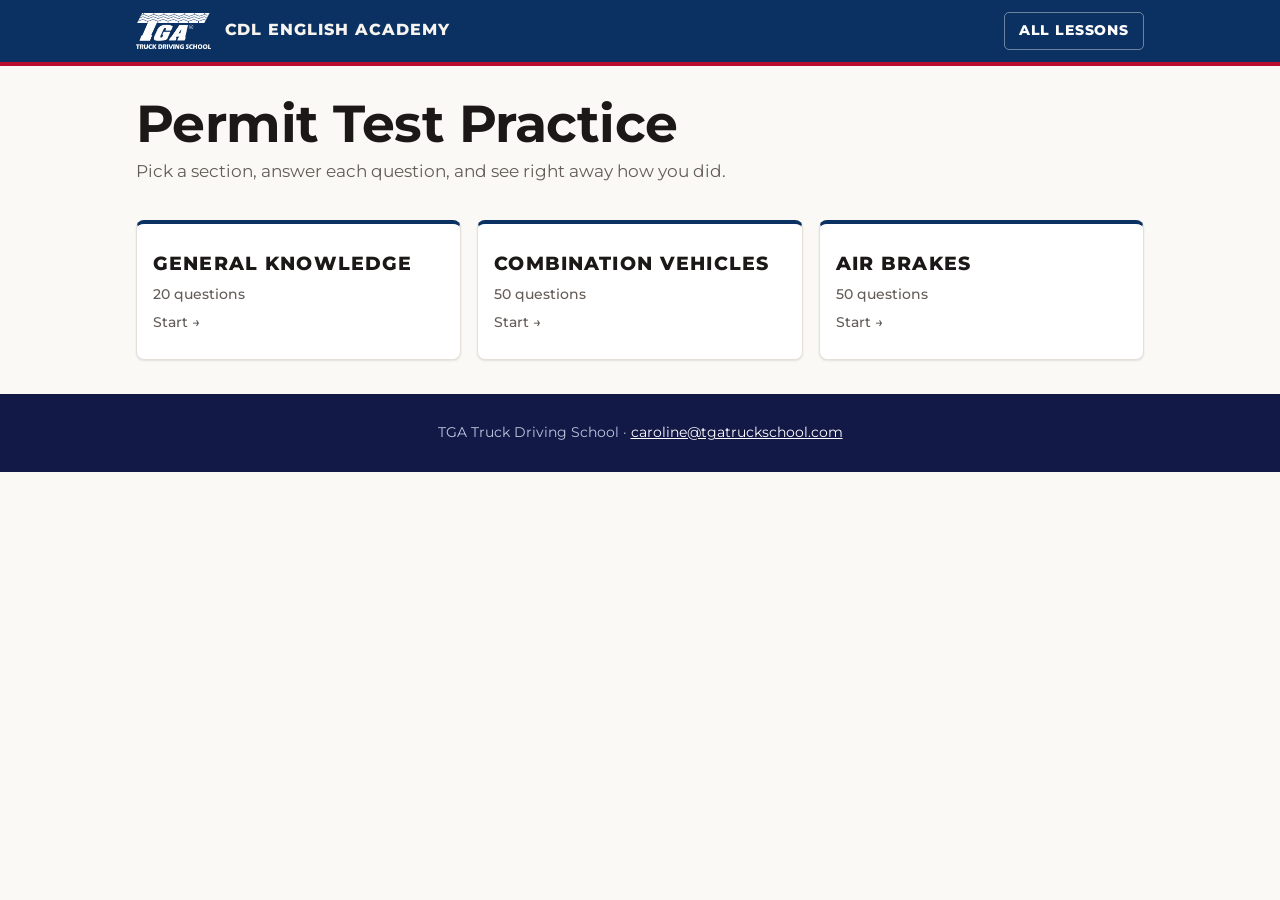
==== commit 22319cd9: "Add files via upload" ====
--- a/permit-test.html
+++ b/permit-test.html
@@ -172,10 +172,13 @@
 .sec{cursor:pointer;text-align:left;font:inherit;align-items:flex-start;text-align:left}
 .sec:hover{box-shadow:var(--shadow-md)}.sec small{color:var(--asphalt-600);font-weight:500}
 .review{padding:0;list-style:none}.review li{padding:12px 0;border-top:1px solid var(--asphalt-200)}.review b{display:block}.review .a{color:#1F5A32}.review .w{color:#8F0A24}
-#sections{grid-template-columns:repeat(4,1fr)}
-@media(max-width:900px){#sections{grid-template-columns:repeat(2,1fr)}}
-@media(max-width:520px){#sections{grid-template-columns:1fr}}
+#sections{display:block}
+.grp{padding:20px 0 4px}.grp h2{margin:0 0 4px}.grp .sub{margin:0 0 16px}
+.grid.g3{grid-template-columns:repeat(3,1fr)}.grid.g4{grid-template-columns:repeat(4,1fr)}
+@media(max-width:900px){.grid.g3,.grid.g4{grid-template-columns:repeat(2,1fr)}}
+@media(max-width:520px){.grid.g3,.grid.g4{grid-template-columns:1fr}}
 #sections .sq h4{font-size:19px}
+.grp h2,.grp>.sub{display:none}.grp{padding-top:8px}
 </style>
 </head>
 <body>
@@ -187,7 +190,7 @@
   <h1 style="font-size:clamp(34px,5vw,52px);margin:36px 0 0">Permit Test Practice</h1>
   <p class="sub" style="margin-top:8px">Pick a section, answer each question, and see right away how you did.</p>
   <div id="home">
-    <div class="grid" id="sections"></div>
+    <div id="sections"></div>
   </div>
   <div class="quiz" id="game" style="display:none"></div>
 </main>
@@ -1513,3086 +1516,6 @@
    "Reduce paperwork"
   ],
   "answer": "Ensure safe vehicle operation"
- },
- {
-  "category": "HazMat",
-  "question": "What is the primary purpose of hazardous materials regulations?",
-  "choices": [
-   "Increase shipping speed",
-   "Protect people, property, and the environment",
-   "Reduce fuel consumption",
-   "Improve cargo capacity"
-  ],
-  "answer": "Protect people, property, and the environment"
- },
- {
-  "category": "HazMat",
-  "question": "What are placards used for?",
-  "choices": [
-   "Display company logos",
-   "Identify hazardous materials",
-   "Track fuel purchases",
-   "Monitor tire pressure"
-  ],
-  "answer": "Identify hazardous materials"
- },
- {
-  "category": "HazMat",
-  "question": "Where are placards typically displayed?",
-  "choices": [
-   "Inside the cab only",
-   "On all four sides of the vehicle",
-   "On the dashboard",
-   "On the fuel tank"
-  ],
-  "answer": "On all four sides of the vehicle"
- },
- {
-  "category": "HazMat",
-  "question": "What is the purpose of shipping papers?",
-  "choices": [
-   "Track driver hours",
-   "Provide hazardous material information",
-   "Document fuel purchases",
-   "Assign routes"
-  ],
-  "answer": "Provide hazardous material information"
- },
- {
-  "category": "HazMat",
-  "question": "Who is responsible for knowing what hazardous materials are being transported?",
-  "choices": [
-   "Only the shipper",
-   "Only law enforcement",
-   "The driver",
-   "Other motorists"
-  ],
-  "answer": "The driver"
- },
- {
-  "category": "HazMat",
-  "question": "What should a driver do before accepting a HazMat load?",
-  "choices": [
-   "Verify shipping papers",
-   "Increase tire pressure",
-   "Check fuel economy",
-   "Inspect cargo seals only"
-  ],
-  "answer": "Verify shipping papers"
- },
- {
-  "category": "HazMat",
-  "question": "Hazardous materials are classified based on:",
-  "choices": [
-   "Color",
-   "Weight only",
-   "Type of hazard",
-   "Vehicle size"
-  ],
-  "answer": "Type of hazard"
- },
- {
-  "category": "HazMat",
-  "question": "What is the main purpose of emergency response information?",
-  "choices": [
-   "Track mileage",
-   "Provide guidance during incidents",
-   "Schedule deliveries",
-   "Record maintenance"
-  ],
-  "answer": "Provide guidance during incidents"
- },
- {
-  "category": "HazMat",
-  "question": "A driver should keep shipping papers:",
-  "choices": [
-   "Accessible during transport",
-   "At home",
-   "With maintenance records",
-   "Inside cargo containers"
-  ],
-  "answer": "Accessible during transport"
- },
- {
-  "category": "HazMat",
-  "question": "What should a driver do if a package appears damaged?",
-  "choices": [
-   "Accept it",
-   "Report the problem before transporting",
-   "Hide the damage",
-   "Discard the package"
-  ],
-  "answer": "Report the problem before transporting"
- },
- {
-  "category": "HazMat",
-  "question": "The word 'hazardous' refers to materials that:",
-  "choices": [
-   "May pose risks to health, safety, or property",
-   "Are expensive",
-   "Require refrigeration",
-   "Are oversized"
-  ],
-  "answer": "May pose risks to health, safety, or property"
- },
- {
-  "category": "HazMat",
-  "question": "Placards help emergency responders:",
-  "choices": [
-   "Identify hazards quickly",
-   "Increase traffic speed",
-   "Determine fuel type",
-   "Verify registrations"
-  ],
-  "answer": "Identify hazards quickly"
- },
- {
-  "category": "HazMat",
-  "question": "When transporting HazMat, drivers should avoid:",
-  "choices": [
-   "Unnecessary delays",
-   "Following regulations",
-   "Checking paperwork",
-   "Vehicle inspections"
-  ],
-  "answer": "Unnecessary delays"
- },
- {
-  "category": "HazMat",
-  "question": "Why is cargo securement important for HazMat loads?",
-  "choices": [
-   "Prevents spills and releases",
-   "Reduces paperwork",
-   "Improves radio reception",
-   "Increases trailer space"
-  ],
-  "answer": "Prevents spills and releases"
- },
- {
-  "category": "HazMat",
-  "question": "What should be done before moving a HazMat vehicle?",
-  "choices": [
-   "Conduct a thorough inspection",
-   "Disable warning devices",
-   "Open all containers",
-   "Remove placards"
-  ],
-  "answer": "Conduct a thorough inspection"
- },
- {
-  "category": "HazMat",
-  "question": "A leaking hazardous material package should be:",
-  "choices": [
-   "Reported and handled appropriately",
-   "Hidden",
-   "Loaded anyway",
-   "Placed in the cab"
-  ],
-  "answer": "Reported and handled appropriately"
- },
- {
-  "category": "HazMat",
-  "question": "The driver should know:",
-  "choices": [
-   "The hazards of the cargo",
-   "Only the destination",
-   "Only the cargo weight",
-   "Only fuel costs"
-  ],
-  "answer": "The hazards of the cargo"
- },
- {
-  "category": "HazMat",
-  "question": "What is a major goal of HazMat training?",
-  "choices": [
-   "Safety awareness",
-   "Speed improvement",
-   "Fuel reduction",
-   "Paperwork elimination"
-  ],
-  "answer": "Safety awareness"
- },
- {
-  "category": "HazMat",
-  "question": "What information is commonly found on shipping papers?",
-  "choices": [
-   "Hazard description",
-   "Driver's vacation schedule",
-   "Fuel receipts",
-   "Tire rotations"
-  ],
-  "answer": "Hazard description"
- },
- {
-  "category": "HazMat",
-  "question": "Drivers should inspect HazMat cargo:",
-  "choices": [
-   "Periodically during transport",
-   "Only at delivery",
-   "Never",
-   "Only when requested"
-  ],
-  "answer": "Periodically during transport"
- },
- {
-  "category": "HazMat",
-  "question": "What should a driver do if involved in a HazMat incident?",
-  "choices": [
-   "Follow emergency procedures",
-   "Leave the scene",
-   "Discard shipping papers",
-   "Remove placards"
-  ],
-  "answer": "Follow emergency procedures"
- },
- {
-  "category": "HazMat",
-  "question": "HazMat placards should remain visible:",
-  "choices": [
-   "During transport",
-   "Only at loading",
-   "Only during inspections",
-   "Only at delivery"
-  ],
-  "answer": "During transport"
- },
- {
-  "category": "HazMat",
-  "question": "What is an important reason to inspect cargo securement?",
-  "choices": [
-   "Prevent shifting and releases",
-   "Reduce tire wear",
-   "Improve navigation",
-   "Increase engine life"
-  ],
-  "answer": "Prevent shifting and releases"
- },
- {
-  "category": "HazMat",
-  "question": "What should drivers do if they discover a dangerous leak?",
-  "choices": [
-   "Notify emergency personnel",
-   "Continue driving normally",
-   "Ignore it",
-   "Wash the vehicle"
-  ],
-  "answer": "Notify emergency personnel"
- },
- {
-  "category": "HazMat",
-  "question": "Hazardous material incidents may require:",
-  "choices": [
-   "Special emergency response",
-   "Faster delivery",
-   "Routine fueling",
-   "Additional cargo"
-  ],
-  "answer": "Special emergency response"
- },
- {
-  "category": "HazMat",
-  "question": "The purpose of marking hazardous materials is to:",
-  "choices": [
-   "Communicate risks",
-   "Improve branding",
-   "Increase profits",
-   "Track mileage"
-  ],
-  "answer": "Communicate risks"
- },
- {
-  "category": "HazMat",
-  "question": "A driver should understand the hazards associated with:",
-  "choices": [
-   "Every hazardous load transported",
-   "Only flammable materials",
-   "Only explosives",
-   "Only liquids"
-  ],
-  "answer": "Every hazardous load transported"
- },
- {
-  "category": "HazMat",
-  "question": "Emergency response information should be:",
-  "choices": [
-   "Immediately available",
-   "Stored at headquarters only",
-   "Kept confidential from responders",
-   "Discarded after loading"
-  ],
-  "answer": "Immediately available"
- },
- {
-  "category": "HazMat",
-  "question": "What should be checked before departure?",
-  "choices": [
-   "Packages for damage",
-   "Passenger seating",
-   "Cab decorations",
-   "Entertainment systems"
-  ],
-  "answer": "Packages for damage"
- },
- {
-  "category": "HazMat",
-  "question": "Drivers transporting HazMat should remain alert for:",
-  "choices": [
-   "Leaks and unusual conditions",
-   "Fuel discounts",
-   "Weather apps only",
-   "Paint scratches"
-  ],
-  "answer": "Leaks and unusual conditions"
- },
- {
-  "category": "HazMat",
-  "question": "The safest action when unsure about a HazMat requirement is to:",
-  "choices": [
-   "Seek clarification before proceeding",
-   "Guess",
-   "Ignore the issue",
-   "Remove labels"
-  ],
-  "answer": "Seek clarification before proceeding"
- },
- {
-  "category": "HazMat",
-  "question": "What is a major benefit of proper placarding?",
-  "choices": [
-   "Improved hazard communication",
-   "Reduced tire wear",
-   "Lower insurance automatically",
-   "Higher speeds"
-  ],
-  "answer": "Improved hazard communication"
- },
- {
-  "category": "HazMat",
-  "question": "HazMat loads often require:",
-  "choices": [
-   "Additional attention to safety",
-   "Less inspection",
-   "Faster travel",
-   "Less paperwork"
-  ],
-  "answer": "Additional attention to safety"
- },
- {
-  "category": "HazMat",
-  "question": "A driver should never:",
-  "choices": [
-   "Transport unidentified hazardous materials",
-   "Review paperwork",
-   "Inspect cargo",
-   "Follow routes"
-  ],
-  "answer": "Transport unidentified hazardous materials"
- },
- {
-  "category": "HazMat",
-  "question": "What should be done if placards become damaged?",
-  "choices": [
-   "Replace them promptly",
-   "Ignore the issue",
-   "Paint over them",
-   "Remove all placards"
-  ],
-  "answer": "Replace them promptly"
- },
- {
-  "category": "HazMat",
-  "question": "What is the purpose of hazard classes?",
-  "choices": [
-   "Categorize types of risk",
-   "Measure fuel economy",
-   "Determine tire size",
-   "Assign routes"
-  ],
-  "answer": "Categorize types of risk"
- },
- {
-  "category": "HazMat",
-  "question": "Why should shipping papers be accurate?",
-  "choices": [
-   "They support safe transportation and emergency response",
-   "They improve fuel mileage",
-   "They replace inspections",
-   "They reduce taxes"
-  ],
-  "answer": "They support safe transportation and emergency response"
- },
- {
-  "category": "HazMat",
-  "question": "A HazMat inspection should include checking:",
-  "choices": [
-   "Placards and package condition",
-   "Radio settings",
-   "Dashboard color",
-   "Seat position"
-  ],
-  "answer": "Placards and package condition"
- },
- {
-  "category": "HazMat",
-  "question": "What should a driver know about emergency equipment?",
-  "choices": [
-   "How to locate and use it",
-   "Only where it was purchased",
-   "Its color",
-   "Its manufacturer"
-  ],
-  "answer": "How to locate and use it"
- },
- {
-  "category": "HazMat",
-  "question": "Transporting hazardous materials safely requires:",
-  "choices": [
-   "Attention to regulations and procedures",
-   "Higher speeds",
-   "Shorter inspections",
-   "Less planning"
-  ],
-  "answer": "Attention to regulations and procedures"
- },
- {
-  "category": "HazMat",
-  "question": "What is one purpose of cargo inspections en route?",
-  "choices": [
-   "Identify problems early",
-   "Increase travel time",
-   "Reduce fuel levels",
-   "Check entertainment systems"
-  ],
-  "answer": "Identify problems early"
- },
- {
-  "category": "HazMat",
-  "question": "The driver should review shipping papers before:",
-  "choices": [
-   "Beginning the trip",
-   "Refueling",
-   "Parking overnight",
-   "Washing the truck"
-  ],
-  "answer": "Beginning the trip"
- },
- {
-  "category": "HazMat",
-  "question": "HazMat awareness helps prevent:",
-  "choices": [
-   "Accidents and unsafe situations",
-   "Engine wear",
-   "Flat tires",
-   "Long routes"
-  ],
-  "answer": "Accidents and unsafe situations"
- },
- {
-  "category": "HazMat",
-  "question": "Packages containing hazardous materials should be:",
-  "choices": [
-   "Properly labeled and handled",
-   "Hidden from responders",
-   "Stored in the cab",
-   "Opened for inspection"
-  ],
-  "answer": "Properly labeled and handled"
- },
- {
-  "category": "HazMat",
-  "question": "Drivers should monitor their vehicles for:",
-  "choices": [
-   "Signs of leaks or releases",
-   "Paint color changes only",
-   "Radio interference",
-   "Fuel brand"
-  ],
-  "answer": "Signs of leaks or releases"
- },
- {
-  "category": "HazMat",
-  "question": "Proper documentation helps:",
-  "choices": [
-   "Support safe transportation",
-   "Increase truck speed",
-   "Avoid inspections",
-   "Reduce tire usage"
-  ],
-  "answer": "Support safe transportation"
- },
- {
-  "category": "HazMat",
-  "question": "A driver should follow company and regulatory procedures when:",
-  "choices": [
-   "Handling hazardous materials",
-   "Changing radio stations",
-   "Buying fuel",
-   "Cleaning windows"
-  ],
-  "answer": "Handling hazardous materials"
- },
- {
-  "category": "HazMat",
-  "question": "What should be done if shipping papers appear incorrect?",
-  "choices": [
-   "Resolve the discrepancy before transporting",
-   "Ignore the issue",
-   "Throw them away",
-   "Create new placards"
-  ],
-  "answer": "Resolve the discrepancy before transporting"
- },
- {
-  "category": "HazMat",
-  "question": "The goal of hazardous materials communication is to:",
-  "choices": [
-   "Ensure everyone understands the risks",
-   "Increase cargo weight",
-   "Reduce maintenance",
-   "Speed loading"
-  ],
-  "answer": "Ensure everyone understands the risks"
- },
- {
-  "category": "HazMat",
-  "question": "What is the most important priority when transporting hazardous materials?",
-  "choices": [
-   "Safety",
-   "Speed",
-   "Profit",
-   "Convenience"
-  ],
-  "answer": "Safety"
- },
- {
-  "category": "Tanker",
-  "question": "What is the primary safety concern when transporting liquids in a tank vehicle?",
-  "choices": [
-   "Cargo surge",
-   "Flat tires",
-   "Engine overheating",
-   "Radio interference"
-  ],
-  "answer": "Cargo surge"
- },
- {
-  "category": "Tanker",
-  "question": "Cargo surge occurs when:",
-  "choices": [
-   "Liquid moves inside the tank",
-   "The engine stalls",
-   "Tires lose traction",
-   "The trailer disconnects"
-  ],
-  "answer": "Liquid moves inside the tank"
- },
- {
-  "category": "Tanker",
-  "question": "Why can liquid surge be dangerous?",
-  "choices": [
-   "It affects vehicle control",
-   "It increases radio noise",
-   "It changes fuel type",
-   "It cools the brakes"
-  ],
-  "answer": "It affects vehicle control"
- },
- {
-  "category": "Tanker",
-  "question": "A tank with no internal dividers is called:",
-  "choices": [
-   "Unbaffled",
-   "Compartmentalized",
-   "Reinforced",
-   "Segmented"
-  ],
-  "answer": "Unbaffled"
- },
- {
-  "category": "Tanker",
-  "question": "Baffles are designed to:",
-  "choices": [
-   "Reduce liquid movement",
-   "Increase fuel economy",
-   "Support suspension",
-   "Cool cargo"
-  ],
-  "answer": "Reduce liquid movement"
- },
- {
-  "category": "Tanker",
-  "question": "Even with baffles, liquid can still:",
-  "choices": [
-   "Surge",
-   "Freeze instantly",
-   "Become solid",
-   "Detach the trailer"
-  ],
-  "answer": "Surge"
- },
- {
-  "category": "Tanker",
-  "question": "Why do partially filled tanks require extra caution?",
-  "choices": [
-   "More liquid movement occurs",
-   "They are lighter",
-   "They use less fuel",
-   "They are shorter"
-  ],
-  "answer": "More liquid movement occurs"
- },
- {
-  "category": "Tanker",
-  "question": "A high center of gravity increases the risk of:",
-  "choices": [
-   "Rollover",
-   "Better handling",
-   "Reduced stopping distance",
-   "Engine failure"
-  ],
-  "answer": "Rollover"
- },
- {
-  "category": "Tanker",
-  "question": "Tank vehicles should take curves:",
-  "choices": [
-   "Slowly",
-   "At maximum speed",
-   "In neutral",
-   "Using only engine braking"
-  ],
-  "answer": "Slowly"
- },
- {
-  "category": "Tanker",
-  "question": "Liquid surge is strongest during:",
-  "choices": [
-   "Braking and acceleration",
-   "Refueling",
-   "Parking",
-   "Inspections"
-  ],
-  "answer": "Braking and acceleration"
- },
- {
-  "category": "Tanker",
-  "question": "What should drivers do before entering a curve?",
-  "choices": [
-   "Reduce speed",
-   "Accelerate",
-   "Shift to neutral",
-   "Turn sharply"
-  ],
-  "answer": "Reduce speed"
- },
- {
-  "category": "Tanker",
-  "question": "What can happen if a tanker is driven too fast around a curve?",
-  "choices": [
-   "Rollover",
-   "Improved stability",
-   "Reduced surge",
-   "Stronger brakes"
-  ],
-  "answer": "Rollover"
- },
- {
-  "category": "Tanker",
-  "question": "A compartment tank contains:",
-  "choices": [
-   "Separate sections within the tank",
-   "Two engines",
-   "Extra tires",
-   "Additional trailers"
-  ],
-  "answer": "Separate sections within the tank"
- },
- {
-  "category": "Tanker",
-  "question": "Why are tanker stopping distances important?",
-  "choices": [
-   "Surging liquid affects braking",
-   "Tires are smaller",
-   "The vehicle is shorter",
-   "Brakes are weaker"
-  ],
-  "answer": "Surging liquid affects braking"
- },
- {
-  "category": "Tanker",
-  "question": "The safest driving style for a tanker is:",
-  "choices": [
-   "Smooth and controlled",
-   "Aggressive",
-   "Fast and direct",
-   "Frequent hard braking"
-  ],
-  "answer": "Smooth and controlled"
- },
- {
-  "category": "Tanker",
-  "question": "During acceleration, liquid typically moves:",
-  "choices": [
-   "Toward the rear of the tank",
-   "Toward the front",
-   "Out of the tank",
-   "Into the engine"
-  ],
-  "answer": "Toward the rear of the tank"
- },
- {
-  "category": "Tanker",
-  "question": "During braking, liquid typically moves:",
-  "choices": [
-   "Toward the front of the tank",
-   "Toward the rear",
-   "Upward only",
-   "Outward only"
-  ],
-  "answer": "Toward the front of the tank"
- },
- {
-  "category": "Tanker",
-  "question": "The force created by liquid movement can:",
-  "choices": [
-   "Push the vehicle unexpectedly",
-   "Improve traction",
-   "Reduce cargo weight",
-   "Increase visibility"
-  ],
-  "answer": "Push the vehicle unexpectedly"
- },
- {
-  "category": "Tanker",
-  "question": "Tanker drivers should maintain:",
-  "choices": [
-   "Extra following distance",
-   "Less following distance",
-   "The same distance as a car",
-   "No following distance"
-  ],
-  "answer": "Extra following distance"
- },
- {
-  "category": "Tanker",
-  "question": "Abrupt lane changes in a tanker can:",
-  "choices": [
-   "Increase rollover risk",
-   "Improve stability",
-   "Reduce surge",
-   "Help braking"
-  ],
-  "answer": "Increase rollover risk"
- },
- {
-  "category": "Tanker",
-  "question": "Why must drivers inspect tanker valves?",
-  "choices": [
-   "To prevent leaks",
-   "To improve MPG",
-   "To cool cargo",
-   "To support suspension"
-  ],
-  "answer": "To prevent leaks"
- },
- {
-  "category": "Tanker",
-  "question": "Manhole covers should be inspected for:",
-  "choices": [
-   "Leaks and proper sealing",
-   "Paint color",
-   "Road dust",
-   "Cargo labels only"
-  ],
-  "answer": "Leaks and proper sealing"
- },
- {
-  "category": "Tanker",
-  "question": "What should a driver check during a tanker pre-trip inspection?",
-  "choices": [
-   "Valves, pipes, and tank condition",
-   "Radio controls only",
-   "Seat adjustment",
-   "GPS route only"
-  ],
-  "answer": "Valves, pipes, and tank condition"
- },
- {
-  "category": "Tanker",
-  "question": "A leak in a tanker can create:",
-  "choices": [
-   "A serious safety hazard",
-   "Better balance",
-   "Improved mileage",
-   "Cooler brakes"
-  ],
-  "answer": "A serious safety hazard"
- },
- {
-  "category": "Tanker",
-  "question": "What contributes to a tank vehicle's higher rollover risk?",
-  "choices": [
-   "High center of gravity",
-   "Smaller mirrors",
-   "Larger fuel tanks",
-   "Longer mud flaps"
-  ],
-  "answer": "High center of gravity"
- },
- {
-  "category": "Tanker",
-  "question": "The safest approach to turns is to:",
-  "choices": [
-   "Slow before entering",
-   "Brake heavily in the turn",
-   "Accelerate through the turn",
-   "Shift into neutral"
-  ],
-  "answer": "Slow before entering"
- },
- {
-  "category": "Tanker",
-  "question": "Unbaffled tanks generally allow:",
-  "choices": [
-   "Greater liquid movement",
-   "No liquid movement",
-   "Cargo separation",
-   "Reduced center of gravity"
-  ],
-  "answer": "Greater liquid movement"
- },
- {
-  "category": "Tanker",
-  "question": "What effect does liquid surge have on steering?",
-  "choices": [
-   "It can make steering more difficult",
-   "It improves steering",
-   "It has no effect",
-   "It eliminates offtracking"
-  ],
-  "answer": "It can make steering more difficult"
- },
- {
-  "category": "Tanker",
-  "question": "Why should tanker drivers avoid sudden braking?",
-  "choices": [
-   "It increases surge forces",
-   "It improves stopping",
-   "It reduces tire grip",
-   "It improves balance"
-  ],
-  "answer": "It increases surge forces"
- },
- {
-  "category": "Tanker",
-  "question": "Cargo movement inside a tanker affects:",
-  "choices": [
-   "Vehicle stability",
-   "Radio reception",
-   "Fuel octane",
-   "Engine compression"
-  ],
-  "answer": "Vehicle stability"
- },
- {
-  "category": "Tanker",
-  "question": "A partially loaded tank may be more difficult to control because:",
-  "choices": [
-   "The liquid can move more freely",
-   "The tank weighs less",
-   "It uses different brakes",
-   "It has fewer tires"
-  ],
-  "answer": "The liquid can move more freely"
- },
- {
-  "category": "Tanker",
-  "question": "When descending a hill, tanker drivers should:",
-  "choices": [
-   "Control speed before descending",
-   "Coast in neutral",
-   "Accelerate downhill",
-   "Ignore brake temperatures"
-  ],
-  "answer": "Control speed before descending"
- },
- {
-  "category": "Tanker",
-  "question": "The best way to manage liquid surge is:",
-  "choices": [
-   "Use smooth driving techniques",
-   "Brake harder",
-   "Accelerate rapidly",
-   "Make quick turns"
-  ],
-  "answer": "Use smooth driving techniques"
- },
- {
-  "category": "Tanker",
-  "question": "Tanker inspections should look for:",
-  "choices": [
-   "Leaks and structural damage",
-   "Paint fading only",
-   "Radio issues",
-   "Mirror scratches"
-  ],
-  "answer": "Leaks and structural damage"
- },
- {
-  "category": "Tanker",
-  "question": "Why should a tanker driver scan farther ahead?",
-  "choices": [
-   "To avoid sudden maneuvers",
-   "To increase speed",
-   "To reduce cargo weight",
-   "To conserve fuel"
-  ],
-  "answer": "To avoid sudden maneuvers"
- },
- {
-  "category": "Tanker",
-  "question": "Sharp steering movements can cause:",
-  "choices": [
-   "Vehicle instability",
-   "Improved handling",
-   "Better fuel economy",
-   "Cargo cooling"
-  ],
-  "answer": "Vehicle instability"
- },
- {
-  "category": "Tanker",
-  "question": "What role do baffles serve?",
-  "choices": [
-   "Limit cargo movement",
-   "Increase load capacity",
-   "Improve tire wear",
-   "Support braking systems"
-  ],
-  "answer": "Limit cargo movement"
- },
- {
-  "category": "Tanker",
-  "question": "A driver should brake early because:",
-  "choices": [
-   "Surging liquid can continue pushing the vehicle",
-   "The brakes are weak",
-   "Tankers stop instantly",
-   "Steering improves"
-  ],
-  "answer": "Surging liquid can continue pushing the vehicle"
- },
- {
-  "category": "Tanker",
-  "question": "When should tanker valves be inspected?",
-  "choices": [
-   "Before and during trips",
-   "Once a year",
-   "Only after delivery",
-   "Only when leaking"
-  ],
-  "answer": "Before and during trips"
- },
- {
-  "category": "Tanker",
-  "question": "A compartment tank helps:",
-  "choices": [
-   "Reduce the effects of surge",
-   "Increase surge",
-   "Increase rollovers",
-   "Reduce visibility"
-  ],
-  "answer": "Reduce the effects of surge"
- },
- {
-  "category": "Tanker",
-  "question": "What can happen if liquid shifts unexpectedly?",
-  "choices": [
-   "Vehicle control may be affected",
-   "The engine stops",
-   "The transmission disconnects",
-   "The fuel tanks empty"
-  ],
-  "answer": "Vehicle control may be affected"
- },
- {
-  "category": "Tanker",
-  "question": "The safest speed for a tanker is one that:",
-  "choices": [
-   "Matches conditions and allows full control",
-   "Is always the speed limit",
-   "Exceeds traffic speed",
-   "Minimizes travel time"
-  ],
-  "answer": "Matches conditions and allows full control"
- },
- {
-  "category": "Tanker",
-  "question": "What should be checked on tanker piping?",
-  "choices": [
-   "Leaks and condition",
-   "Paint quality",
-   "Manufacturer logo",
-   "Serial number only"
-  ],
-  "answer": "Leaks and condition"
- },
- {
-  "category": "Tanker",
-  "question": "Surge forces are strongest when cargo is:",
-  "choices": [
-   "Liquid",
-   "Dry bulk",
-   "Palletized",
-   "Crated"
-  ],
-  "answer": "Liquid"
- },
- {
-  "category": "Tanker",
-  "question": "Which driver action best helps maintain tanker stability?",
-  "choices": [
-   "Smooth acceleration and braking",
-   "Rapid lane changes",
-   "Frequent hard braking",
-   "Sharp turns"
-  ],
-  "answer": "Smooth acceleration and braking"
- },
- {
-  "category": "Tanker",
-  "question": "Why are tankers more prone to rollover than many other CMVs?",
-  "choices": [
-   "Higher center of gravity",
-   "Smaller wheels",
-   "Lighter frames",
-   "Different mirrors"
-  ],
-  "answer": "Higher center of gravity"
- },
- {
-  "category": "Tanker",
-  "question": "Before transporting a tanker load, drivers should verify:",
-  "choices": [
-   "Tank integrity and secure closures",
-   "Radio channels",
-   "Favorite routes",
-   "Cab temperature"
-  ],
-  "answer": "Tank integrity and secure closures"
- },
- {
-  "category": "Tanker",
-  "question": "The purpose of a tanker pre-trip inspection is to:",
-  "choices": [
-   "Ensure safe operation and detect defects",
-   "Increase speed",
-   "Reduce regulations",
-   "Improve route planning"
-  ],
-  "answer": "Ensure safe operation and detect defects"
- },
- {
-  "category": "Tanker",
-  "question": "When driving a tanker, anticipation is important because:",
-  "choices": [
-   "It reduces the need for abrupt maneuvers",
-   "It increases surge",
-   "It lowers visibility",
-   "It reduces cargo weight"
-  ],
-  "answer": "It reduces the need for abrupt maneuvers"
- },
- {
-  "category": "Tanker",
-  "question": "What is the most important principle of tanker driving?",
-  "choices": [
-   "Maintain vehicle control through smooth operation",
-   "Travel as fast as safely possible",
-   "Minimize stopping",
-   "Follow closely in traffic"
-  ],
-  "answer": "Maintain vehicle control through smooth operation"
- },
- {
-  "category": "Doubles & Triples",
-  "question": "What is a major challenge when operating doubles and triples?",
-  "choices": [
-   "Greater instability",
-   "Smaller mirrors",
-   "Lower fuel capacity",
-   "Reduced cargo space"
-  ],
-  "answer": "Greater instability"
- },
- {
-  "category": "Doubles & Triples",
-  "question": "Compared with single trailers, doubles and triples are generally:",
-  "choices": [
-   "Less stable",
-   "More stable",
-   "Easier to maneuver",
-   "Shorter"
-  ],
-  "answer": "Less stable"
- },
- {
-  "category": "Doubles & Triples",
-  "question": "What is a converter dolly used for?",
-  "choices": [
-   "Connecting trailers",
-   "Increasing engine power",
-   "Cooling brakes",
-   "Adjusting cargo weight"
-  ],
-  "answer": "Connecting trailers"
- },
- {
-  "category": "Doubles & Triples",
-  "question": "A converter dolly includes:",
-  "choices": [
-   "A fifth wheel",
-   "A fuel tank",
-   "A steering axle",
-   "An air compressor"
-  ],
-  "answer": "A fifth wheel"
- },
- {
-  "category": "Doubles & Triples",
-  "question": "The rear trailer in a double-trailer combination is more likely to:",
-  "choices": [
-   "Roll over",
-   "Use less fuel",
-   "Have stronger brakes",
-   "Track perfectly"
-  ],
-  "answer": "Roll over"
- },
- {
-  "category": "Doubles & Triples",
-  "question": "What is the 'crack-the-whip' effect?",
-  "choices": [
-   "Rear trailers amplify steering movements",
-   "The engine loses power",
-   "The brakes overheat",
-   "The trailer disconnects"
-  ],
-  "answer": "Rear trailers amplify steering movements"
- },
- {
-  "category": "Doubles & Triples",
-  "question": "The crack-the-whip effect is strongest on:",
-  "choices": [
-   "The last trailer",
-   "The first trailer",
-   "The tractor",
-   "The converter dolly"
-  ],
-  "answer": "The last trailer"
- },
- {
-  "category": "Doubles & Triples",
-  "question": "Why should doubles and triples take curves slowly?",
-  "choices": [
-   "To reduce rollover risk",
-   "To improve fuel economy",
-   "To cool tires",
-   "To shorten stopping distance"
-  ],
-  "answer": "To reduce rollover risk"
- },
- {
-  "category": "Doubles & Triples",
-  "question": "Doubles and triples require:",
-  "choices": [
-   "Greater following distance",
-   "Less following distance",
-   "No extra space",
-   "Passenger-car spacing"
-  ],
-  "answer": "Greater following distance"
- },
- {
-  "category": "Doubles & Triples",
-  "question": "What should be inspected on a converter dolly?",
-  "choices": [
-   "Couplings and tires",
-   "Radio controls",
-   "Seat belts",
-   "Fuel receipts"
-  ],
-  "answer": "Couplings and tires"
- },
- {
-  "category": "Doubles & Triples",
-  "question": "When coupling trailers, drivers should verify:",
-  "choices": [
-   "Secure locking devices",
-   "Paint color",
-   "Trailer logos",
-   "Cargo value"
-  ],
-  "answer": "Secure locking devices"
- },
- {
-  "category": "Doubles & Triples",
-  "question": "Air lines between units should be checked for:",
-  "choices": [
-   "Leaks and damage",
-   "Dust only",
-   "Company markings",
-   "Temperature"
-  ],
-  "answer": "Leaks and damage"
- },
- {
-  "category": "Doubles & Triples",
-  "question": "Why is offtracking important with doubles and triples?",
-  "choices": [
-   "Rear trailers track inside turns",
-   "Fuel mileage is reduced",
-   "Engines wear faster",
-   "Brakes lock sooner"
-  ],
-  "answer": "Rear trailers track inside turns"
- },
- {
-  "category": "Doubles & Triples",
-  "question": "Drivers should allow extra room during turns because:",
-  "choices": [
-   "Trailing units offtrack",
-   "Mirrors are larger",
-   "Fuel tanks extend wider",
-   "Engines are heavier"
-  ],
-  "answer": "Trailing units offtrack"
- },
- {
-  "category": "Doubles & Triples",
-  "question": "Emergency braking with doubles and triples should be:",
-  "choices": [
-   "Controlled and smooth",
-   "Sudden and aggressive",
-   "Completed in neutral",
-   "Avoided entirely"
-  ],
-  "answer": "Controlled and smooth"
- },
- {
-  "category": "Doubles & Triples",
-  "question": "What increases rollover risk for doubles and triples?",
-  "choices": [
-   "Excessive speed in curves",
-   "Proper spacing",
-   "Smooth steering",
-   "Good inspections"
-  ],
-  "answer": "Excessive speed in curves"
- },
- {
-  "category": "Doubles & Triples",
-  "question": "Before a trip, drivers should inspect:",
-  "choices": [
-   "Every coupling device",
-   "Only the tractor",
-   "Only the rear trailer",
-   "Only air lines"
-  ],
-  "answer": "Every coupling device"
- },
- {
-  "category": "Doubles & Triples",
-  "question": "What should be checked on trailer brakes?",
-  "choices": [
-   "Proper operation",
-   "Paint condition",
-   "Serial number",
-   "Mileage"
-  ],
-  "answer": "Proper operation"
- },
- {
-  "category": "Doubles & Triples",
-  "question": "Triples generally require drivers to be especially aware of:",
-  "choices": [
-   "Stability issues",
-   "Radio channels",
-   "Fuel prices",
-   "GPS settings"
-  ],
-  "answer": "Stability issues"
- },
- {
-  "category": "Doubles & Triples",
-  "question": "What is a primary goal of coupling inspections?",
-  "choices": [
-   "Prevent trailer separation",
-   "Reduce fuel use",
-   "Improve radio reception",
-   "Increase payload"
-  ],
-  "answer": "Prevent trailer separation"
- },
- {
-  "category": "Doubles & Triples",
-  "question": "When backing doubles or triples, drivers should:",
-  "choices": [
-   "Use caution and planning",
-   "Accelerate rapidly",
-   "Avoid mirrors",
-   "Ignore spotters"
-  ],
-  "answer": "Use caution and planning"
- },
- {
-  "category": "Doubles & Triples",
-  "question": "Why are doubles and triples more demanding to drive?",
-  "choices": [
-   "Additional articulated connections",
-   "Smaller engines",
-   "Different steering wheels",
-   "Larger fuel tanks"
-  ],
-  "answer": "Additional articulated connections"
- },
- {
-  "category": "Doubles & Triples",
-  "question": "The safest steering input with triples is:",
-  "choices": [
-   "Smooth and gradual",
-   "Sharp and aggressive",
-   "Rapid corrections",
-   "One-handed turns"
-  ],
-  "answer": "Smooth and gradual"
- },
- {
-  "category": "Doubles & Triples",
-  "question": "A trailer separation can often be prevented through:",
-  "choices": [
-   "Proper coupling inspections",
-   "Increasing speed",
-   "Using larger tires",
-   "Frequent horn use"
-  ],
-  "answer": "Proper coupling inspections"
- },
- {
-  "category": "Doubles & Triples",
-  "question": "Drivers should inspect safety chains when required because they:",
-  "choices": [
-   "Help secure connections",
-   "Improve fuel economy",
-   "Cool the brakes",
-   "Support cargo"
-  ],
-  "answer": "Help secure connections"
- },
- {
-  "category": "Doubles & Triples",
-  "question": "Why should drivers avoid sudden lane changes?",
-  "choices": [
-   "They can destabilize rear trailers",
-   "They improve traction",
-   "They reduce visibility",
-   "They cool tires"
-  ],
-  "answer": "They can destabilize rear trailers"
- },
- {
-  "category": "Doubles & Triples",
-  "question": "The rear unit of a triple combination tends to:",
-  "choices": [
-   "React most dramatically to steering inputs",
-   "Have the shortest stopping distance",
-   "Carry the least weight always",
-   "Use different brakes"
-  ],
-  "answer": "React most dramatically to steering inputs"
- },
- {
-  "category": "Doubles & Triples",
-  "question": "Air systems on doubles and triples should be inspected for:",
-  "choices": [
-   "Leaks and proper connections",
-   "Brand names",
-   "Fuel contamination",
-   "Paint defects"
-  ],
-  "answer": "Leaks and proper connections"
- },
- {
-  "category": "Doubles & Triples",
-  "question": "A major reason for increased following distance is:",
-  "choices": [
-   "Longer stopping distances",
-   "Engine temperature",
-   "Mirror size",
-   "Fuel range"
-  ],
-  "answer": "Longer stopping distances"
- },
- {
-  "category": "Doubles & Triples",
-  "question": "Converter dollies should be checked for:",
-  "choices": [
-   "Secure coupling and tire condition",
-   "Cargo damage",
-   "Engine problems",
-   "Trailer registration"
-  ],
-  "answer": "Secure coupling and tire condition"
- },
- {
-  "category": "Doubles & Triples",
-  "question": "Doubles and triples generally require:",
-  "choices": [
-   "More planning ahead",
-   "Less attention",
-   "Fewer inspections",
-   "Shorter routes"
-  ],
-  "answer": "More planning ahead"
- },
- {
-  "category": "Doubles & Triples",
-  "question": "The safest speed for a curve is:",
-  "choices": [
-   "A speed that maintains vehicle stability",
-   "The speed limit regardless of conditions",
-   "Maximum engine RPM",
-   "The same speed used by cars"
-  ],
-  "answer": "A speed that maintains vehicle stability"
- },
- {
-  "category": "Doubles & Triples",
-  "question": "What is an important tire inspection item?",
-  "choices": [
-   "Proper inflation",
-   "Paint color",
-   "Manufacturer age only",
-   "Mud flap color"
-  ],
-  "answer": "Proper inflation"
- },
- {
-  "category": "Doubles & Triples",
-  "question": "Drivers should inspect trailer lights to ensure:",
-  "choices": [
-   "Proper operation",
-   "Reduced fuel use",
-   "Better tracking",
-   "Improved braking"
-  ],
-  "answer": "Proper operation"
- },
- {
-  "category": "Doubles & Triples",
-  "question": "A key purpose of a tug test is to:",
-  "choices": [
-   "Verify secure coupling",
-   "Check tire wear",
-   "Test mirrors",
-   "Measure fuel consumption"
-  ],
-  "answer": "Verify secure coupling"
- },
- {
-  "category": "Doubles & Triples",
-  "question": "Braking distances for doubles and triples are often:",
-  "choices": [
-   "Longer than passenger vehicles",
-   "Shorter than passenger vehicles",
-   "Unchanged",
-   "Instant"
-  ],
-  "answer": "Longer than passenger vehicles"
- },
- {
-  "category": "Doubles & Triples",
-  "question": "The safest approach to emergency maneuvers is:",
-  "choices": [
-   "Avoid them through anticipation",
-   "Always swerve sharply",
-   "Accelerate",
-   "Close your following distance"
-  ],
-  "answer": "Avoid them through anticipation"
- },
- {
-  "category": "Doubles & Triples",
-  "question": "What should drivers monitor frequently?",
-  "choices": [
-   "Mirrors and trailer tracking",
-   "Radio volume",
-   "Seat position",
-   "Window tint"
-  ],
-  "answer": "Mirrors and trailer tracking"
- },
- {
-  "category": "Doubles & Triples",
-  "question": "An improperly secured coupling may result in:",
-  "choices": [
-   "Trailer separation",
-   "Better handling",
-   "Improved braking",
-   "Less offtracking"
-  ],
-  "answer": "Trailer separation"
- },
- {
-  "category": "Doubles & Triples",
-  "question": "Triples require extra caution because they:",
-  "choices": [
-   "Have multiple pivot points",
-   "Have no brakes",
-   "Cannot turn",
-   "Use hydraulic steering"
-  ],
-  "answer": "Have multiple pivot points"
- },
- {
-  "category": "Doubles & Triples",
-  "question": "The best way to reduce instability is:",
-  "choices": [
-   "Drive smoothly",
-   "Brake aggressively",
-   "Accelerate rapidly",
-   "Make sharp turns"
-  ],
-  "answer": "Drive smoothly"
- },
- {
-  "category": "Doubles & Triples",
-  "question": "What should be inspected on a fifth wheel?",
-  "choices": [
-   "Locking jaws and condition",
-   "Paint thickness",
-   "Logo placement",
-   "License plate"
-  ],
-  "answer": "Locking jaws and condition"
- },
- {
-  "category": "Doubles & Triples",
-  "question": "Rear trailer rollovers are often caused by:",
-  "choices": [
-   "Speed and sharp steering",
-   "Good inspections",
-   "Proper spacing",
-   "Low speeds"
-  ],
-  "answer": "Speed and sharp steering"
- },
- {
-  "category": "Doubles & Triples",
-  "question": "What is the purpose of checking electrical connections?",
-  "choices": [
-   "Ensure lights and signals work",
-   "Increase fuel economy",
-   "Improve cooling",
-   "Reduce tire wear"
-  ],
-  "answer": "Ensure lights and signals work"
- },
- {
-  "category": "Doubles & Triples",
-  "question": "Drivers should be alert for trailer sway because it:",
-  "choices": [
-   "Can lead to loss of control",
-   "Improves stability",
-   "Reduces stopping distance",
-   "Improves fuel economy"
-  ],
-  "answer": "Can lead to loss of control"
- },
- {
-  "category": "Doubles & Triples",
-  "question": "The safest following distance is one that:",
-  "choices": [
-   "Provides time for braking and reaction",
-   "Matches passenger cars",
-   "Eliminates mirror checks",
-   "Keeps other vehicles out"
-  ],
-  "answer": "Provides time for braking and reaction"
- },
- {
-  "category": "Doubles & Triples",
-  "question": "A proper pre-trip inspection helps identify:",
-  "choices": [
-   "Mechanical and coupling defects",
-   "Fuel discounts",
-   "Weather forecasts",
-   "Traffic conditions only"
-  ],
-  "answer": "Mechanical and coupling defects"
- },
- {
-  "category": "Doubles & Triples",
-  "question": "What should be done if a coupling defect is found?",
-  "choices": [
-   "Repair it before operating",
-   "Ignore it",
-   "Increase speed",
-   "Disconnect air lines"
-  ],
-  "answer": "Repair it before operating"
- },
- {
-  "category": "Doubles & Triples",
-  "question": "Why should doubles and triples be driven defensively?",
-  "choices": [
-   "They are less forgiving of driver errors",
-   "They accelerate faster",
-   "They use more fuel",
-   "They have smaller mirrors"
-  ],
-  "answer": "They are less forgiving of driver errors"
- },
- {
-  "category": "Doubles & Triples",
-  "question": "The overall goal of doubles and triples inspections is:",
-  "choices": [
-   "Ensure safe operation of all units",
-   "Improve appearance",
-   "Reduce paperwork",
-   "Increase payload"
-  ],
-  "answer": "Ensure safe operation of all units"
- },
- {
-  "category": "Passenger",
-  "question": "What is a driver's primary responsibility when transporting passengers?",
-  "choices": [
-   "Passenger safety",
-   "Fuel efficiency",
-   "Route speed",
-   "Cargo capacity"
-  ],
-  "answer": "Passenger safety"
- },
- {
-  "category": "Passenger",
-  "question": "Before starting a trip, a passenger vehicle driver should:",
-  "choices": [
-   "Inspect the vehicle",
-   "Increase speed",
-   "Load extra fuel",
-   "Skip the walkaround"
-  ],
-  "answer": "Inspect the vehicle"
- },
- {
-  "category": "Passenger",
-  "question": "A passenger driver should ensure aisles are:",
-  "choices": [
-   "Clear of obstacles",
-   "Filled with luggage",
-   "Used for storage",
-   "Blocked during travel"
-  ],
-  "answer": "Clear of obstacles"
- },
- {
-  "category": "Passenger",
-  "question": "Emergency exits should be:",
-  "choices": [
-   "Inspected before trips",
-   "Locked at all times",
-   "Covered by luggage",
-   "Used for storage"
-  ],
-  "answer": "Inspected before trips"
- },
- {
-  "category": "Passenger",
-  "question": "Passengers should enter and exit the vehicle:",
-  "choices": [
-   "Safely and carefully",
-   "While the vehicle is moving",
-   "Through emergency windows",
-   "Only from the rear"
-  ],
-  "answer": "Safely and carefully"
- },
- {
-  "category": "Passenger",
-  "question": "Before moving a passenger vehicle, the driver should:",
-  "choices": [
-   "Ensure passengers are seated or secure",
-   "Accelerate immediately",
-   "Turn off lights",
-   "Close mirrors"
-  ],
-  "answer": "Ensure passengers are seated or secure"
- },
- {
-  "category": "Passenger",
-  "question": "The smoothest driving style for passenger comfort is:",
-  "choices": [
-   "Gentle acceleration and braking",
-   "Hard braking",
-   "Sharp turns",
-   "Rapid lane changes"
-  ],
-  "answer": "Gentle acceleration and braking"
- },
- {
-  "category": "Passenger",
-  "question": "Why should drivers avoid sudden maneuvers?",
-  "choices": [
-   "Passengers may lose balance",
-   "Fuel costs rise",
-   "Mirrors vibrate",
-   "The radio may stop working"
-  ],
-  "answer": "Passengers may lose balance"
- },
- {
-  "category": "Passenger",
-  "question": "Passenger vehicles generally require:",
-  "choices": [
-   "Extra caution when turning",
-   "No mirror usage",
-   "Higher speeds",
-   "Less stopping distance"
-  ],
-  "answer": "Extra caution when turning"
- },
- {
-  "category": "Passenger",
-  "question": "A driver should monitor passengers by:",
-  "choices": [
-   "Using mirrors when safe",
-   "Leaving the seat",
-   "Ignoring disturbances",
-   "Stopping frequently"
-  ],
-  "answer": "Using mirrors when safe"
- },
- {
-  "category": "Passenger",
-  "question": "The purpose of a passenger count is to:",
-  "choices": [
-   "Know who is onboard",
-   "Track fuel use",
-   "Inspect cargo",
-   "Check tire pressure"
-  ],
-  "answer": "Know who is onboard"
- },
- {
-  "category": "Passenger",
-  "question": "If a passenger becomes ill, the driver should:",
-  "choices": [
-   "Follow company procedures safely",
-   "Ignore the issue",
-   "Continue at higher speed",
-   "Stop in traffic lanes"
-  ],
-  "answer": "Follow company procedures safely"
- },
- {
-  "category": "Passenger",
-  "question": "Why are smooth stops important?",
-  "choices": [
-   "They reduce passenger injuries",
-   "They increase speed",
-   "They save tires only",
-   "They improve visibility"
-  ],
-  "answer": "They reduce passenger injuries"
- },
- {
-  "category": "Passenger",
-  "question": "Passengers should be warned before:",
-  "choices": [
-   "Sharp turns or rough conditions",
-   "Fueling",
-   "Parking",
-   "Cleaning windows"
-  ],
-  "answer": "Sharp turns or rough conditions"
- },
- {
-  "category": "Passenger",
-  "question": "Wheelchair securement systems are used to:",
-  "choices": [
-   "Secure mobility devices safely",
-   "Increase capacity",
-   "Store luggage",
-   "Improve fuel economy"
-  ],
-  "answer": "Secure mobility devices safely"
- },
- {
-  "category": "Passenger",
-  "question": "A driver should know the location of:",
-  "choices": [
-   "Emergency equipment",
-   "Only the radio",
-   "Fuel receipts",
-   "Route maps only"
-  ],
-  "answer": "Emergency equipment"
- },
- {
-  "category": "Passenger",
-  "question": "Fire extinguishers should be:",
-  "choices": [
-   "Accessible and inspected",
-   "Removed",
-   "Stored outside",
-   "Used as wheel chocks"
-  ],
-  "answer": "Accessible and inspected"
- },
- {
-  "category": "Passenger",
-  "question": "Passenger vehicle drivers should maintain:",
-  "choices": [
-   "Adequate following distance",
-   "Minimal following distance",
-   "The same distance as motorcycles",
-   "No following distance"
-  ],
-  "answer": "Adequate following distance"
- },
- {
-  "category": "Passenger",
-  "question": "What should a driver do before opening passenger doors?",
-  "choices": [
-   "Ensure it is safe",
-   "Accelerate",
-   "Turn off mirrors",
-   "Release parking brake"
-  ],
-  "answer": "Ensure it is safe"
- },
- {
-  "category": "Passenger",
-  "question": "Why is mirror usage important?",
-  "choices": [
-   "Monitor vehicle surroundings",
-   "Improve radio reception",
-   "Increase visibility inside luggage compartments",
-   "Reduce fuel use"
-  ],
-  "answer": "Monitor vehicle surroundings"
- },
- {
-  "category": "Passenger",
-  "question": "A passenger driver's attitude should be:",
-  "choices": [
-   "Professional and courteous",
-   "Aggressive",
-   "Indifferent",
-   "Unpredictable"
-  ],
-  "answer": "Professional and courteous"
- },
- {
-  "category": "Passenger",
-  "question": "If an emergency evacuation is necessary, the driver should:",
-  "choices": [
-   "Direct passengers calmly",
-   "Leave passengers behind",
-   "Block exits",
-   "Ignore procedures"
-  ],
-  "answer": "Direct passengers calmly"
- },
- {
-  "category": "Passenger",
-  "question": "What should be checked on passenger doors?",
-  "choices": [
-   "Proper operation",
-   "Paint color",
-   "Mileage",
-   "Window tint"
-  ],
-  "answer": "Proper operation"
- },
- {
-  "category": "Passenger",
-  "question": "Trip planning helps drivers:",
-  "choices": [
-   "Identify safe routes and stops",
-   "Avoid inspections",
-   "Reduce communication",
-   "Increase speed"
-  ],
-  "answer": "Identify safe routes and stops"
- },
- {
-  "category": "Passenger",
-  "question": "When transporting standing passengers, drivers should:",
-  "choices": [
-   "Drive especially smoothly",
-   "Accelerate harder",
-   "Take curves faster",
-   "Reduce mirror checks"
-  ],
-  "answer": "Drive especially smoothly"
- },
- {
-  "category": "Passenger",
-  "question": "A pre-trip inspection should include:",
-  "choices": [
-   "Emergency exits and safety equipment",
-   "Only the engine",
-   "Passenger tickets",
-   "Radio stations"
-  ],
-  "answer": "Emergency exits and safety equipment"
- },
- {
-  "category": "Passenger",
-  "question": "The safest approach to curves is to:",
-  "choices": [
-   "Slow before entering",
-   "Brake hard in the curve",
-   "Accelerate through",
-   "Shift into neutral"
-  ],
-  "answer": "Slow before entering"
- },
- {
-  "category": "Passenger",
-  "question": "Passenger injuries are often caused by:",
-  "choices": [
-   "Sudden vehicle movements",
-   "Good driving practices",
-   "Routine inspections",
-   "Mirror checks"
-  ],
-  "answer": "Sudden vehicle movements"
- },
- {
-  "category": "Passenger",
-  "question": "Drivers should be alert for:",
-  "choices": [
-   "Passenger needs and roadway hazards",
-   "Fuel discounts",
-   "Radio updates only",
-   "Paint damage"
-  ],
-  "answer": "Passenger needs and roadway hazards"
- },
- {
-  "category": "Passenger",
-  "question": "What should drivers do at railroad crossings when required?",
-  "choices": [
-   "Follow applicable laws and procedures",
-   "Ignore the crossing",
-   "Speed up",
-   "Stop on the tracks"
-  ],
-  "answer": "Follow applicable laws and procedures"
- },
- {
-  "category": "Passenger",
-  "question": "A passenger loading area should be:",
-  "choices": [
-   "Safe and controlled",
-   "In active traffic",
-   "On steep grades",
-   "Blocked by cargo"
-  ],
-  "answer": "Safe and controlled"
- },
- {
-  "category": "Passenger",
-  "question": "Why should drivers avoid distractions?",
-  "choices": [
-   "To maintain safe vehicle control",
-   "To save fuel",
-   "To improve seat comfort",
-   "To reduce paperwork"
-  ],
-  "answer": "To maintain safe vehicle control"
- },
- {
-  "category": "Passenger",
-  "question": "What is the purpose of safety briefings?",
-  "choices": [
-   "Inform passengers about procedures",
-   "Reduce fuel consumption",
-   "Track schedules",
-   "Improve tire wear"
-  ],
-  "answer": "Inform passengers about procedures"
- },
- {
-  "category": "Passenger",
-  "question": "Passenger handrails should be:",
-  "choices": [
-   "Secure and functional",
-   "Removed",
-   "Locked",
-   "Stored during trips"
-  ],
-  "answer": "Secure and functional"
- },
- {
-  "category": "Passenger",
-  "question": "What should a driver check regarding seats?",
-  "choices": [
-   "Condition and secure mounting",
-   "Color and fabric only",
-   "Manufacturer name",
-   "Age only"
-  ],
-  "answer": "Condition and secure mounting"
- },
- {
-  "category": "Passenger",
-  "question": "Passengers should never be allowed to:",
-  "choices": [
-   "Interfere with safe vehicle operation",
-   "Sit quietly",
-   "Ask questions",
-   "Follow instructions"
-  ],
-  "answer": "Interfere with safe vehicle operation"
- },
- {
-  "category": "Passenger",
-  "question": "The best way to prevent falls is to:",
-  "choices": [
-   "Make smooth stops and starts",
-   "Accelerate rapidly",
-   "Take sharp turns",
-   "Brake late"
-  ],
-  "answer": "Make smooth stops and starts"
- },
- {
-  "category": "Passenger",
-  "question": "A driver should know how to use:",
-  "choices": [
-   "Emergency equipment",
-   "Only the radio",
-   "Entertainment systems",
-   "Navigation apps only"
-  ],
-  "answer": "Emergency equipment"
- },
- {
-  "category": "Passenger",
-  "question": "What should be checked on emergency windows?",
-  "choices": [
-   "Proper operation and markings",
-   "Paint quality",
-   "Tire pressure",
-   "Fuel level"
-  ],
-  "answer": "Proper operation and markings"
- },
- {
-  "category": "Passenger",
-  "question": "Good passenger service includes:",
-  "choices": [
-   "Clear communication",
-   "Aggressive driving",
-   "Frequent hard braking",
-   "Ignoring questions"
-  ],
-  "answer": "Clear communication"
- },
- {
-  "category": "Passenger",
-  "question": "The driver should remain calm during:",
-  "choices": [
-   "Emergencies and difficult situations",
-   "Routine fueling only",
-   "Seat cleaning",
-   "Maintenance scheduling"
-  ],
-  "answer": "Emergencies and difficult situations"
- },
- {
-  "category": "Passenger",
-  "question": "Passenger vehicles often have a higher center of gravity, requiring:",
-  "choices": [
-   "Careful cornering",
-   "Higher speeds",
-   "Less braking",
-   "Shorter following distance"
-  ],
-  "answer": "Careful cornering"
- },
- {
-  "category": "Passenger",
-  "question": "A driver should secure the vehicle before:",
-  "choices": [
-   "Allowing passengers to board or exit",
-   "Checking mirrors",
-   "Starting the radio",
-   "Cleaning windows"
-  ],
-  "answer": "Allowing passengers to board or exit"
- },
- {
-  "category": "Passenger",
-  "question": "What is an important part of passenger management?",
-  "choices": [
-   "Maintaining order and safety",
-   "Increasing speed",
-   "Reducing stops",
-   "Tracking fuel purchases"
-  ],
-  "answer": "Maintaining order and safety"
- },
- {
-  "category": "Passenger",
-  "question": "Passenger comfort is improved by:",
-  "choices": [
-   "Smooth driving habits",
-   "Hard acceleration",
-   "Sharp steering",
-   "Frequent lane changes"
-  ],
-  "answer": "Smooth driving habits"
- },
- {
-  "category": "Passenger",
-  "question": "The safest drivers anticipate:",
-  "choices": [
-   "Traffic and passenger needs",
-   "Only fuel stops",
-   "Only weather",
-   "Only schedules"
-  ],
-  "answer": "Traffic and passenger needs"
- },
- {
-  "category": "Passenger",
-  "question": "A driver's inspection should verify:",
-  "choices": [
-   "All required safety equipment is present",
-   "The radio works",
-   "The paint is clean",
-   "The seats match"
-  ],
-  "answer": "All required safety equipment is present"
- },
- {
-  "category": "Passenger",
-  "question": "Why is professional behavior important?",
-  "choices": [
-   "It promotes passenger trust and safety",
-   "It lowers fuel costs",
-   "It reduces vehicle weight",
-   "It improves tire life"
-  ],
-  "answer": "It promotes passenger trust and safety"
- },
- {
-  "category": "Passenger",
-  "question": "The main goal of passenger transportation is:",
-  "choices": [
-   "Move passengers safely and efficiently",
-   "Maximize speed",
-   "Minimize stops",
-   "Increase vehicle mileage"
-  ],
-  "answer": "Move passengers safely and efficiently"
- },
- {
-  "category": "Passenger",
-  "question": "What is the purpose of passenger endorsement training?",
-  "choices": [
-   "Prepare drivers to safely transport passengers",
-   "Increase cargo capacity",
-   "Reduce paperwork",
-   "Improve fuel economy"
-  ],
-  "answer": "Prepare drivers to safely transport passengers"
- },
- {
-  "category": "Vehicle Inspection",
-  "question": "What is the primary purpose of a pre-trip inspection?",
-  "choices": [
-   "Find safety defects",
-   "Improve fuel economy",
-   "Reduce paperwork",
-   "Increase speed"
-  ],
-  "answer": "Find safety defects"
- },
- {
-  "category": "Vehicle Inspection",
-  "question": "Why should drivers inspect their vehicle before every trip?",
-  "choices": [
-   "Ensure safe operation",
-   "Improve radio reception",
-   "Reduce tire costs",
-   "Check routes"
-  ],
-  "answer": "Ensure safe operation"
- },
- {
-  "category": "Vehicle Inspection",
-  "question": "What should you check for under the vehicle?",
-  "choices": [
-   "Fluid leaks",
-   "Seat damage",
-   "Radio stations",
-   "Cargo labels"
-  ],
-  "answer": "Fluid leaks"
- },
- {
-  "category": "Vehicle Inspection",
-  "question": "Engine oil should be checked for:",
-  "choices": [
-   "Proper level",
-   "Color only",
-   "Age only",
-   "Temperature only"
-  ],
-  "answer": "Proper level"
- },
- {
-  "category": "Vehicle Inspection",
-  "question": "Low engine oil may lead to:",
-  "choices": [
-   "Engine damage",
-   "Better fuel economy",
-   "Lower tire wear",
-   "Improved cooling"
-  ],
-  "answer": "Engine damage"
- },
- {
-  "category": "Vehicle Inspection",
-  "question": "Coolant levels should be checked to help prevent:",
-  "choices": [
-   "Overheating",
-   "Flat tires",
-   "Brake fade",
-   "Cargo shifts"
-  ],
-  "answer": "Overheating"
- },
- {
-  "category": "Vehicle Inspection",
-  "question": "What should be inspected on drive belts?",
-  "choices": [
-   "Cracks and wear",
-   "Paint color",
-   "Fuel level",
-   "Mileage"
-  ],
-  "answer": "Cracks and wear"
- },
- {
-  "category": "Vehicle Inspection",
-  "question": "Steering hoses should be checked for:",
-  "choices": [
-   "Leaks and damage",
-   "Dust only",
-   "Logo placement",
-   "Paint"
-  ],
-  "answer": "Leaks and damage"
- },
- {
-  "category": "Vehicle Inspection",
-  "question": "What should be checked on the steering linkage?",
-  "choices": [
-   "Condition and secure mounting",
-   "Cargo weight",
-   "Mirror position",
-   "Window tint"
-  ],
-  "answer": "Condition and secure mounting"
- },
- {
-  "category": "Vehicle Inspection",
-  "question": "A loose steering component may:",
-  "choices": [
-   "Affect vehicle control",
-   "Improve handling",
-   "Reduce maintenance",
-   "Increase traction"
-  ],
-  "answer": "Affect vehicle control"
- },
- {
-  "category": "Vehicle Inspection",
-  "question": "Leaf springs should be inspected for:",
-  "choices": [
-   "Cracks and missing pieces",
-   "Fuel leaks",
-   "Paint defects",
-   "Loose cargo"
-  ],
-  "answer": "Cracks and missing pieces"
- },
- {
-  "category": "Vehicle Inspection",
-  "question": "Shock absorbers should be checked for:",
-  "choices": [
-   "Leaks and damage",
-   "Battery charge",
-   "Fuel level",
-   "Mileage"
-  ],
-  "answer": "Leaks and damage"
- },
- {
-  "category": "Vehicle Inspection",
-  "question": "Air suspension components should be:",
-  "choices": [
-   "Secure and undamaged",
-   "Painted weekly",
-   "Greased daily",
-   "Removed when empty"
-  ],
-  "answer": "Secure and undamaged"
- },
- {
-  "category": "Vehicle Inspection",
-  "question": "Brake hoses should be checked for:",
-  "choices": [
-   "Leaks and abrasions",
-   "Mileage",
-   "Tread depth",
-   "Paint"
-  ],
-  "answer": "Leaks and abrasions"
- },
- {
-  "category": "Vehicle Inspection",
-  "question": "Brake drums should not have:",
-  "choices": [
-   "Cracks",
-   "Labels",
-   "Road dust",
-   "Manufacturer markings"
-  ],
-  "answer": "Cracks"
- },
- {
-  "category": "Vehicle Inspection",
-  "question": "Slack adjusters should be checked for:",
-  "choices": [
-   "Proper adjustment",
-   "Paint color",
-   "Fuel contamination",
-   "Mileage"
-  ],
-  "answer": "Proper adjustment"
- },
- {
-  "category": "Vehicle Inspection",
-  "question": "Tires should be inspected for:",
-  "choices": [
-   "Proper inflation and damage",
-   "Radio signal",
-   "License plate condition",
-   "Mirror alignment"
-  ],
-  "answer": "Proper inflation and damage"
- },
- {
-  "category": "Vehicle Inspection",
-  "question": "A tire with exposed cord should be:",
-  "choices": [
-   "Removed from service",
-   "Inflated more",
-   "Used cautiously",
-   "Ignored"
-  ],
-  "answer": "Removed from service"
- },
- {
-  "category": "Vehicle Inspection",
-  "question": "Why is tread depth important?",
-  "choices": [
-   "Provides traction",
-   "Improves paint quality",
-   "Increases horsepower",
-   "Supports mirrors"
-  ],
-  "answer": "Provides traction"
- },
- {
-  "category": "Vehicle Inspection",
-  "question": "Rims should be checked for:",
-  "choices": [
-   "Cracks and bends",
-   "Fuel leaks",
-   "Cargo placement",
-   "Antenna position"
-  ],
-  "answer": "Cracks and bends"
- },
- {
-  "category": "Vehicle Inspection",
-  "question": "Lug nuts should be:",
-  "choices": [
-   "Present and secure",
-   "Painted annually",
-   "Removed during inspections",
-   "Covered with grease"
-  ],
-  "answer": "Present and secure"
- },
- {
-  "category": "Vehicle Inspection",
-  "question": "What may indicate a loose lug nut?",
-  "choices": [
-   "Rust trails",
-   "Clean paint",
-   "New tires",
-   "Low fuel"
-  ],
-  "answer": "Rust trails"
- },
- {
-  "category": "Vehicle Inspection",
-  "question": "Wheel seals should not be:",
-  "choices": [
-   "Leaking",
-   "Labeled",
-   "Warm",
-   "Clean"
-  ],
-  "answer": "Leaking"
- },
- {
-  "category": "Vehicle Inspection",
-  "question": "Reflectors should be:",
-  "choices": [
-   "Clean and intact",
-   "Removed at night",
-   "Covered with tape",
-   "Painted over"
-  ],
-  "answer": "Clean and intact"
- },
- {
-  "category": "Vehicle Inspection",
-  "question": "Lights should be checked for:",
-  "choices": [
-   "Proper operation",
-   "Fuel economy",
-   "Tire balance",
-   "Cargo weight"
-  ],
-  "answer": "Proper operation"
- },
- {
-  "category": "Vehicle Inspection",
-  "question": "Headlights should be:",
-  "choices": [
-   "Clean and functional",
-   "Covered during daylight",
-   "Removed when parked",
-   "Dim at all times"
-  ],
-  "answer": "Clean and functional"
- },
- {
-  "category": "Vehicle Inspection",
-  "question": "Turn signals help:",
-  "choices": [
-   "Communicate intentions",
-   "Improve fuel economy",
-   "Cool brakes",
-   "Increase traction"
-  ],
-  "answer": "Communicate intentions"
- },
- {
-  "category": "Vehicle Inspection",
-  "question": "Brake lights should activate when:",
-  "choices": [
-   "Brakes are applied",
-   "Headlights are on",
-   "Ignition is off",
-   "Horn is pressed"
-  ],
-  "answer": "Brakes are applied"
- },
- {
-  "category": "Vehicle Inspection",
-  "question": "The windshield should be checked for:",
-  "choices": [
-   "Cracks and visibility",
-   "Fuel stains",
-   "Cargo weight",
-   "Door alignment"
-  ],
-  "answer": "Cracks and visibility"
- },
- {
-  "category": "Vehicle Inspection",
-  "question": "Windshield wipers should be:",
-  "choices": [
-   "Operational",
-   "Removed in summer",
-   "Painted",
-   "Loose"
-  ],
-  "answer": "Operational"
- },
- {
-  "category": "Vehicle Inspection",
-  "question": "Mirror inspection ensures:",
-  "choices": [
-   "Good visibility",
-   "Better fuel economy",
-   "Brighter lights",
-   "Less tire wear"
-  ],
-  "answer": "Good visibility"
- },
- {
-  "category": "Vehicle Inspection",
-  "question": "Mirrors should be:",
-  "choices": [
-   "Clean and adjusted",
-   "Closed while driving",
-   "Painted monthly",
-   "Removed during rain"
-  ],
-  "answer": "Clean and adjusted"
- },
- {
-  "category": "Vehicle Inspection",
-  "question": "The horn should be checked because it is:",
-  "choices": [
-   "A safety device",
-   "Required for fuel economy",
-   "Part of suspension",
-   "Used for cargo securement"
-  ],
-  "answer": "A safety device"
- },
- {
-  "category": "Vehicle Inspection",
-  "question": "Seat belts should be inspected for:",
-  "choices": [
-   "Damage and proper operation",
-   "Fuel contamination",
-   "Paint chips",
-   "Mileage"
-  ],
-  "answer": "Damage and proper operation"
- },
- {
-  "category": "Vehicle Inspection",
-  "question": "The fire extinguisher should be:",
-  "choices": [
-   "Charged and secured",
-   "Stored outside",
-   "Empty",
-   "Locked away"
-  ],
-  "answer": "Charged and secured"
- },
- {
-  "category": "Vehicle Inspection",
-  "question": "Warning triangles should be:",
-  "choices": [
-   "Present and accessible",
-   "Stored at home",
-   "Discarded after use",
-   "Hidden in cargo"
-  ],
-  "answer": "Present and accessible"
- },
- {
-  "category": "Vehicle Inspection",
-  "question": "Air pressure gauges are checked to:",
-  "choices": [
-   "Monitor brake system pressure",
-   "Measure fuel",
-   "Check coolant",
-   "Track mileage"
-  ],
-  "answer": "Monitor brake system pressure"
- },
- {
-  "category": "Vehicle Inspection",
-  "question": "Low air warnings should:",
-  "choices": [
-   "Function properly",
-   "Remain disabled",
-   "Be ignored",
-   "Activate only when parked"
-  ],
-  "answer": "Function properly"
- },
- {
-  "category": "Vehicle Inspection",
-  "question": "The parking brake should:",
-  "choices": [
-   "Hold the vehicle",
-   "Increase engine speed",
-   "Cool tires",
-   "Support cargo"
-  ],
-  "answer": "Hold the vehicle"
- },
- {
-  "category": "Vehicle Inspection",
-  "question": "An in-cab inspection includes checking:",
-  "choices": [
-   "Gauges and warning devices",
-   "Cargo straps only",
-   "Paint color",
-   "Radio quality"
-  ],
-  "answer": "Gauges and warning devices"
- },
- {
-  "category": "Vehicle Inspection",
-  "question": "The clutch should be checked for:",
-  "choices": [
-   "Proper operation",
-   "Fuel economy",
-   "Tire wear",
-   "Seat adjustment"
-  ],
-  "answer": "Proper operation"
- },
- {
-  "category": "Vehicle Inspection",
-  "question": "The steering wheel should have:",
-  "choices": [
-   "Minimal free play",
-   "Excessive movement",
-   "Loose mounting",
-   "No resistance"
-  ],
-  "answer": "Minimal free play"
- },
- {
-  "category": "Vehicle Inspection",
-  "question": "Fuel tanks should be:",
-  "choices": [
-   "Secure and leak-free",
-   "Empty",
-   "Painted monthly",
-   "Removed during inspections"
-  ],
-  "answer": "Secure and leak-free"
- },
- {
-  "category": "Vehicle Inspection",
-  "question": "Fuel tank straps should be:",
-  "choices": [
-   "Secure",
-   "Missing",
-   "Loose",
-   "Cracked intentionally"
-  ],
-  "answer": "Secure"
- },
- {
-  "category": "Vehicle Inspection",
-  "question": "Battery boxes should be:",
-  "choices": [
-   "Securely mounted",
-   "Detached",
-   "Filled with water",
-   "Removed weekly"
-  ],
-  "answer": "Securely mounted"
- },
- {
-  "category": "Vehicle Inspection",
-  "question": "Battery cables should be free of:",
-  "choices": [
-   "Corrosion and damage",
-   "Labels",
-   "Paint",
-   "Dust"
-  ],
-  "answer": "Corrosion and damage"
- },
- {
-  "category": "Vehicle Inspection",
-  "question": "Exhaust systems should be inspected for:",
-  "choices": [
-   "Leaks and secure mounting",
-   "Fuel contamination",
-   "Cargo damage",
-   "Hub wear"
-  ],
-  "answer": "Leaks and secure mounting"
- },
- {
-  "category": "Vehicle Inspection",
-  "question": "An exhaust leak could:",
-  "choices": [
-   "Create a safety hazard",
-   "Increase tire pressure",
-   "Improve engine cooling",
-   "Reduce stopping distance"
-  ],
-  "answer": "Create a safety hazard"
- },
- {
-  "category": "Vehicle Inspection",
-  "question": "Frame members should be checked for:",
-  "choices": [
-   "Cracks and damage",
-   "Fuel levels",
-   "Cargo labels",
-   "Mirror condition"
-  ],
-  "answer": "Cracks and damage"
- },
- {
-  "category": "Vehicle Inspection",
-  "question": "The fifth wheel should be inspected for:",
-  "choices": [
-   "Damage and secure mounting",
-   "Engine leaks",
-   "Battery charge",
-   "Cab cleanliness"
-  ],
-  "answer": "Damage and secure mounting"
- },
- {
-  "category": "Vehicle Inspection",
-  "question": "Kingpins should be inspected for:",
-  "choices": [
-   "Wear and cracks",
-   "Paint defects",
-   "Fuel leaks",
-   "Tire pressure"
-  ],
-  "answer": "Wear and cracks"
- },
- {
-  "category": "Vehicle Inspection",
-  "question": "What should be checked on the trailer apron?",
-  "choices": [
-   "Cracks and damage",
-   "Cargo labels",
-   "Reflector color",
-   "DOT number"
-  ],
-  "answer": "Cracks and damage"
- },
- {
-  "category": "Vehicle Inspection",
-  "question": "Air lines should be:",
-  "choices": [
-   "Connected and undamaged",
-   "Loose",
-   "Crossed intentionally",
-   "Leaking"
-  ],
-  "answer": "Connected and undamaged"
- },
- {
-  "category": "Vehicle Inspection",
-  "question": "Electrical lines should be checked for:",
-  "choices": [
-   "Wear and secure connections",
-   "Fuel contamination",
-   "Tread depth",
-   "Brake adjustment"
-  ],
-  "answer": "Wear and secure connections"
- },
- {
-  "category": "Vehicle Inspection",
-  "question": "Trailer doors should:",
-  "choices": [
-   "Open, close, and latch properly",
-   "Remain unlocked",
-   "Be removed for inspections",
-   "Leak air"
-  ],
-  "answer": "Open, close, and latch properly"
- },
- {
-  "category": "Vehicle Inspection",
-  "question": "Cargo securement devices should be:",
-  "choices": [
-   "Secure and undamaged",
-   "Hidden",
-   "Loose",
-   "Optional"
-  ],
-  "answer": "Secure and undamaged"
- },
- {
-  "category": "Vehicle Inspection",
-  "question": "A shifted load may:",
-  "choices": [
-   "Affect vehicle stability",
-   "Improve handling",
-   "Reduce braking distance",
-   "Increase visibility"
-  ],
-  "answer": "Affect vehicle stability"
- },
- {
-  "category": "Vehicle Inspection",
-  "question": "Trailer floors should be checked for:",
-  "choices": [
-   "Damage and structural integrity",
-   "Fuel economy",
-   "Radio signals",
-   "Headlight alignment"
-  ],
-  "answer": "Damage and structural integrity"
- },
- {
-  "category": "Vehicle Inspection",
-  "question": "Mud flaps should be:",
-  "choices": [
-   "Secure and in good condition",
-   "Removed",
-   "Cracked intentionally",
-   "Painted weekly"
-  ],
-  "answer": "Secure and in good condition"
- },
- {
-  "category": "Vehicle Inspection",
-  "question": "Why should vehicle inspections be systematic?",
-  "choices": [
-   "To avoid missing defects",
-   "To save fuel",
-   "To improve speed",
-   "To reduce paperwork"
-  ],
-  "answer": "To avoid missing defects"
- },
- {
-  "category": "Vehicle Inspection",
-  "question": "Drivers should inspect the vehicle:",
-  "choices": [
-   "The same way every time",
-   "Randomly",
-   "Only at night",
-   "Only after driving"
-  ],
-  "answer": "The same way every time"
- },
- {
-  "category": "Vehicle Inspection",
-  "question": "An inspection report records:",
-  "choices": [
-   "Defects and conditions",
-   "Fuel prices",
-   "Weather forecasts",
-   "Traffic patterns"
-  ],
-  "answer": "Defects and conditions"
- },
- {
-  "category": "Vehicle Inspection",
-  "question": "Defects found during inspection should be:",
-  "choices": [
-   "Reported and repaired",
-   "Ignored",
-   "Hidden",
-   "Documented only if severe"
-  ],
-  "answer": "Reported and repaired"
- },
- {
-  "category": "Vehicle Inspection",
-  "question": "The service brake test checks:",
-  "choices": [
-   "Brake operation",
-   "Cargo securement",
-   "Mirror adjustment",
-   "Radio performance"
-  ],
-  "answer": "Brake operation"
- },
- {
-  "category": "Vehicle Inspection",
-  "question": "The parking brake test verifies:",
-  "choices": [
-   "The vehicle remains stationary",
-   "Headlights work",
-   "The battery is charged",
-   "The doors latch"
-  ],
-  "answer": "The vehicle remains stationary"
- },
- {
-  "category": "Vehicle Inspection",
-  "question": "The trailer brake test confirms:",
-  "choices": [
-   "Trailer brakes function properly",
-   "Cargo doors open",
-   "Tires rotate",
-   "Lights blink"
-  ],
-  "answer": "Trailer brakes function properly"
- },
- {
-  "category": "Vehicle Inspection",
-  "question": "Reflective tape should be:",
-  "choices": [
-   "Visible and intact",
-   "Removed",
-   "Covered",
-   "Painted"
-  ],
-  "answer": "Visible and intact"
- },
- {
-  "category": "Vehicle Inspection",
-  "question": "Marker lights help other drivers:",
-  "choices": [
-   "See the vehicle",
-   "Save fuel",
-   "Monitor speed",
-   "Avoid inspections"
-  ],
-  "answer": "See the vehicle"
- },
- {
-  "category": "Vehicle Inspection",
-  "question": "Clearance lights indicate:",
-  "choices": [
-   "Vehicle dimensions",
-   "Fuel level",
-   "Cargo type",
-   "Wheel size"
-  ],
-  "answer": "Vehicle dimensions"
- },
- {
-  "category": "Vehicle Inspection",
-  "question": "A cracked mirror should be:",
-  "choices": [
-   "Repaired or replaced",
-   "Ignored",
-   "Painted",
-   "Removed permanently"
-  ],
-  "answer": "Repaired or replaced"
- },
- {
-  "category": "Vehicle Inspection",
-  "question": "Loose body panels should be inspected because they may:",
-  "choices": [
-   "Become roadway hazards",
-   "Improve fuel economy",
-   "Reduce noise",
-   "Increase cooling"
-  ],
-  "answer": "Become roadway hazards"
- },
- {
-  "category": "Vehicle Inspection",
-  "question": "Safety equipment inspections help ensure:",
-  "choices": [
-   "Emergency readiness",
-   "Better fuel mileage",
-   "More horsepower",
-   "Faster loading"
-  ],
-  "answer": "Emergency readiness"
- },
- {
-  "category": "Vehicle Inspection",
-  "question": "What should be checked on mud flaps?",
-  "choices": [
-   "Secure mounting and condition",
-   "Fuel pressure",
-   "Battery voltage",
-   "Tire size"
-  ],
-  "answer": "Secure mounting and condition"
- },
- {
-  "category": "Vehicle Inspection",
-  "question": "A walkaround inspection should cover:",
-  "choices": [
-   "The entire vehicle",
-   "Only the tractor",
-   "Only tires",
-   "Only lights"
-  ],
-  "answer": "The entire vehicle"
- },
- {
-  "category": "Vehicle Inspection",
-  "question": "Visible damage should be evaluated because it may indicate:",
-  "choices": [
-   "A safety problem",
-   "Fuel contamination",
-   "Dispatch errors",
-   "Route changes"
-  ],
-  "answer": "A safety problem"
- },
- {
-  "category": "Vehicle Inspection",
-  "question": "Drivers should inspect coupling devices to prevent:",
-  "choices": [
-   "Trailer separation",
-   "Brake fade",
-   "Low fuel",
-   "Battery drain"
-  ],
-  "answer": "Trailer separation"
- },
- {
-  "category": "Vehicle Inspection",
-  "question": "Why are pre-trip inspections required?",
-  "choices": [
-   "Promote safe operation",
-   "Increase cargo capacity",
-   "Reduce route planning",
-   "Improve radio quality"
-  ],
-  "answer": "Promote safe operation"
- },
- {
-  "category": "Vehicle Inspection",
-  "question": "What should be done before operating a vehicle with a major defect?",
-  "choices": [
-   "Repair the defect",
-   "Increase following distance",
-   "Reduce speed only",
-   "Ignore it"
-  ],
-  "answer": "Repair the defect"
- },
- {
-  "category": "Vehicle Inspection",
-  "question": "A proper inspection helps drivers:",
-  "choices": [
-   "Identify problems before they become dangerous",
-   "Increase speed",
-   "Improve tire appearance",
-   "Reduce cargo weight"
-  ],
-  "answer": "Identify problems before they become dangerous"
- },
- {
-  "category": "Vehicle Inspection",
-  "question": "The ultimate goal of a vehicle inspection is:",
-  "choices": [
-   "Safe operation of the vehicle",
-   "Passing time",
-   "Reducing paperwork",
-   "Lower insurance costs"
-  ],
-  "answer": "Safe operation of the vehicle"
  }
 ];
 
@@ -4604,18 +1527,39 @@
 function best(n){try{return localStorage.getItem("permit-best-"+n)}catch(e){return null}}
 function saveBest(n,p){try{var b=+localStorage.getItem("permit-best-"+n)||0;if(p>b)localStorage.setItem("permit-best-"+n,p)}catch(e){}}
 function el(tag,cls,txt){var e=document.createElement(tag);if(cls)e.className=cls;if(txt!=null)e.textContent=txt;return e}
+var GROUPS = [
+  {title:"Permit", sub:"Core knowledge tests for your commercial learner's permit.", cats:["General Knowledge","Combination Vehicles","Air Brakes"], cols:3},
+  {title:"Endorsements", sub:"Extra knowledge tests for HazMat, Tanker, Doubles/Triples, and Passenger.", cats:["HazMat","Tanker","Doubles & Triples","Passenger"], cols:4}
+];
 function showHome(){
   game.style.display="none";home.style.display="block";
-  var g=document.getElementById("sections");g.innerHTML="";
-  Object.keys(SECTIONS).forEach(function(n){
+  var root=document.getElementById("sections");root.innerHTML="";
+  var shown={};
+  function card(n){
     var b=el("button","sq sec");b.type="button";
     b.appendChild(el("h4",null,n));
     var b2=best(n);
     b.appendChild(el("small",null,SECTIONS[n].length+" questions"+(b2?" · Best: "+b2+"%":"")));
     b.appendChild(el("small",null,"Start →"));
     b.onclick=function(){start(n,SECTIONS[n])};
-    g.appendChild(b);
+    return b;
+  }
+  GROUPS.forEach(function(g){
+    var cats=g.cats.filter(function(c){return SECTIONS[c]});
+    if(!cats.length)return;
+    var wrap=el("section","grp");wrap.id=g.title.toLowerCase();
+    wrap.appendChild(el("h2",null,g.title));
+    wrap.appendChild(el("p","sub",g.sub));
+    var grid=el("div","grid g"+g.cols);
+    cats.forEach(function(c){shown[c]=1;grid.appendChild(card(c))});
+    wrap.appendChild(grid);root.appendChild(wrap);
   });
+  var other=Object.keys(SECTIONS).filter(function(c){return !shown[c]});
+  if(other.length){
+    var wrap=el("section","grp");wrap.appendChild(el("h2",null,"More"));
+    var grid=el("div","grid g4");other.forEach(function(c){grid.appendChild(card(c))});
+    wrap.appendChild(grid);root.appendChild(wrap);
+  }
 }
 function start(n,qs){name=n;order=shuffle(qs);i=0;score=0;missed=[];home.style.display="none";game.style.display="block";window.scrollTo(0,0);next();}
 function next(){
@@ -4662,6 +1606,7 @@
   game.appendChild(r);
 }
 showHome();
+if(location.hash){var tg=document.getElementById(location.hash.slice(1));if(tg)tg.scrollIntoView();}
 </script>
 </body>
 </html>
